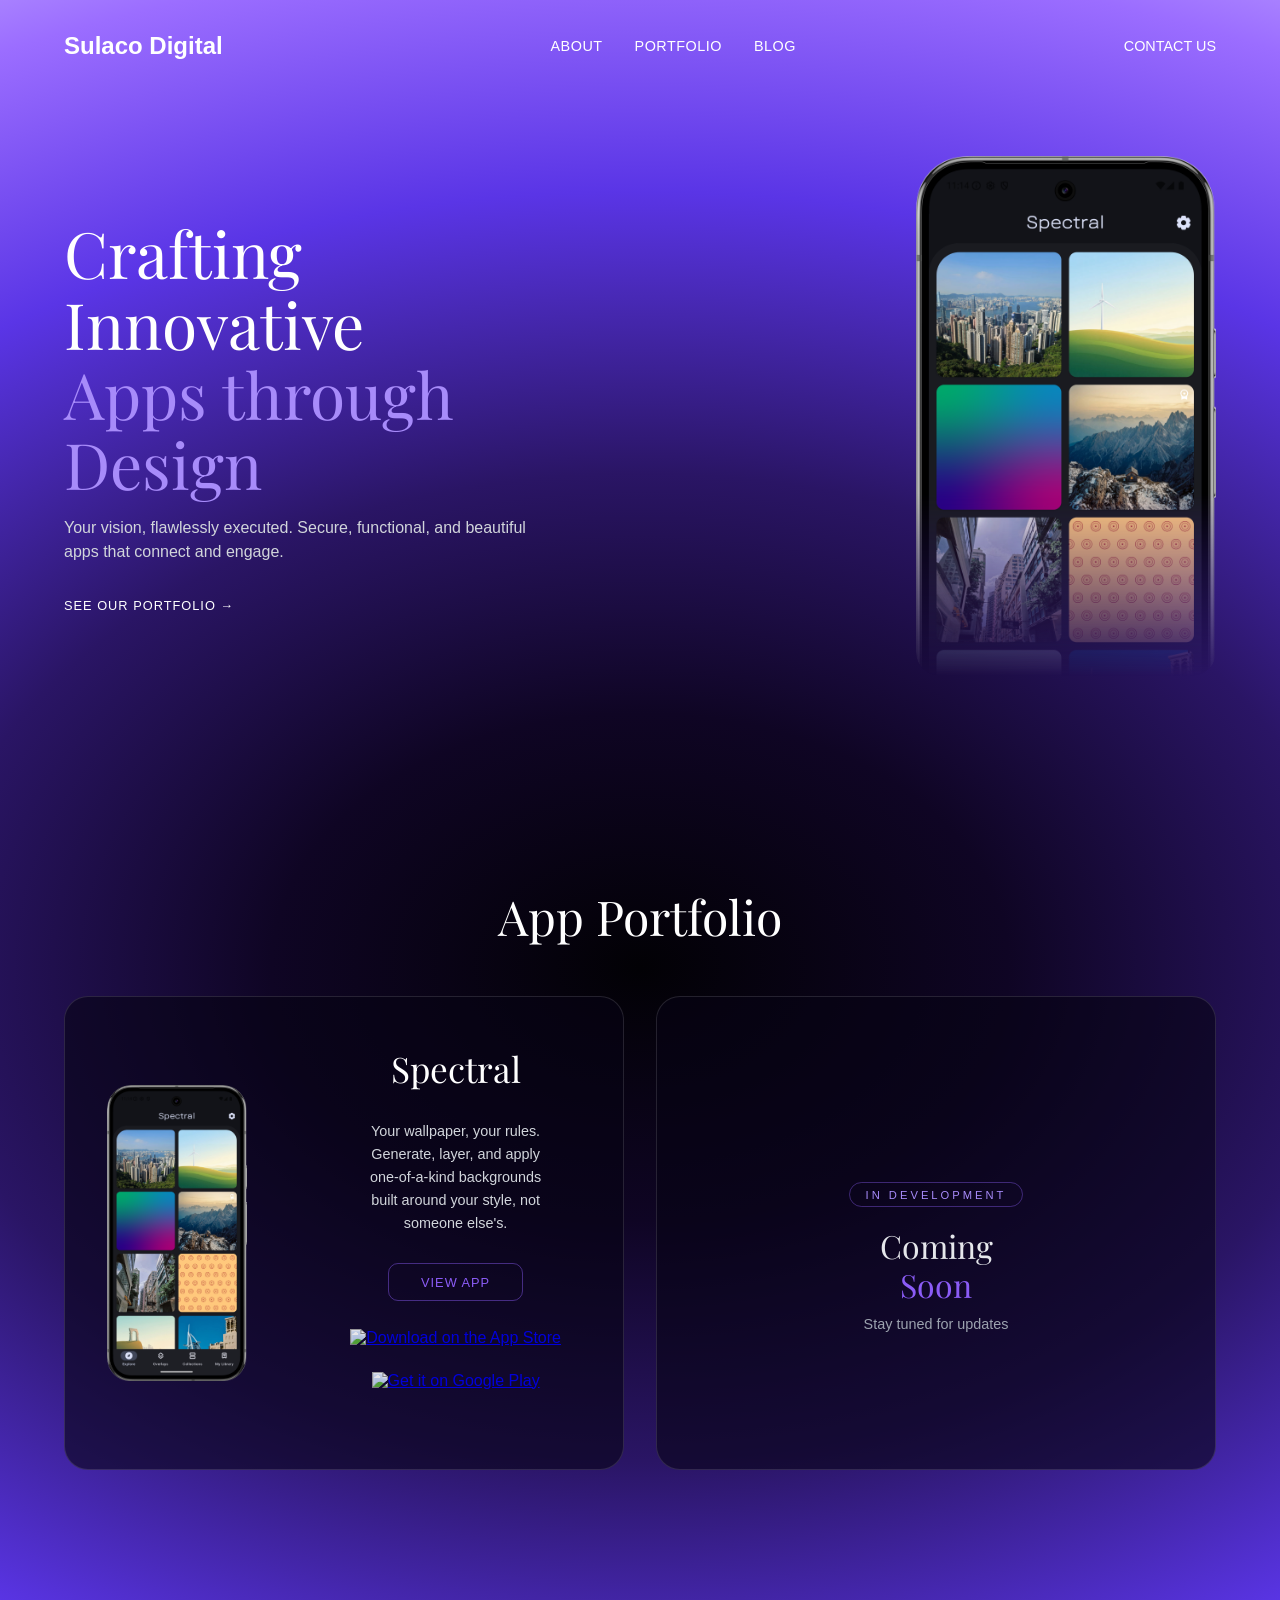
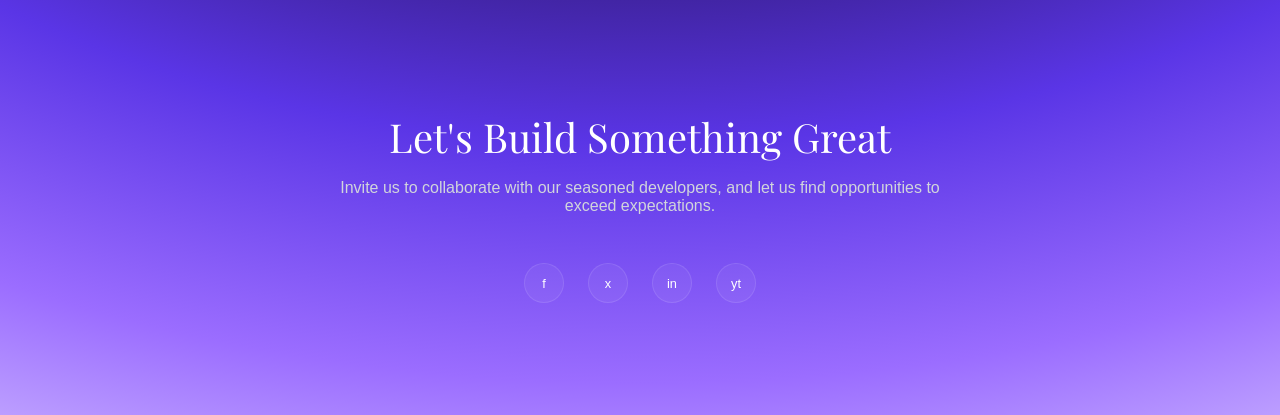
==== index.html @ 06aae5f8 "Make some minor tweaks to portfolio cards and spectral home page" ====
<!DOCTYPE html>
<html lang="en">
<head>
    <meta charset="UTF-8">
    <meta name="viewport" content="width=device-width, initial-scale=1.0">
    <title>Sulaco Digital | App Portfolio</title>
    <link rel="stylesheet" href="style.css">
    <style>
        body {
            background-image: radial-gradient(ellipse 160% 70% at 50% 48%, #020105 0%, #0f0524 18%, #2a1565 35%, #5a35e6 55%, #9b6dff 72%, #d8c8ff 88%);
        }

        .glass-card {
            background: rgba(8, 4, 20, 0.6);
            backdrop-filter: none;
            -webkit-backdrop-filter: none;
            border-color: rgba(255, 255, 255, 0.12);
        }

        .glass-card h3 {
            color: #ffffff;
        }

        .light-section {
            color: #ffffff;
        }

        .coming-soon-text {
            color: #e5e7eb;
        }

        .coming-soon-sub {
            color: #9ca3af !important;
        }

        .spectral-card {
            display: grid;
            grid-template-columns: 2fr 3fr;
            align-items: stretch;
            padding: 0;
            overflow: hidden;
            min-height: 460px;
        }

        .card-phone {
            display: flex;
            flex-direction: column;
            align-items: center;
            justify-content: center;
            padding: 2.5rem 1.5rem;
        }

        .card-phone img {
            max-width: 210px;
            width: 80%;
            display: block;
            border-radius: 24px 24px 0 0;
            object-fit: cover;
            object-position: top;
        }

        .card-body {
            display: flex;
            flex-direction: column;
            align-items: center;
            justify-content: center;
            gap: 1.75rem;
            padding: 3rem;
            text-align: center;
            overflow: hidden;
        }

        .card-body h3 {
            font-size: 2.2rem;
            margin: 0;
        }

        .card-body > p {
            color: #d1d5db;
            line-height: 1.6;
            max-width: 72%;
            margin: 0;
        }

        .card-body .card-link {
            padding: 0.65rem 2rem;
            border: 1px solid rgba(139,92,246,0.45);
            border-radius: 10px;
        }

        .store-btns {
            display: flex;
            gap: 0.75rem;
            justify-content: center;
            align-items: center;
            flex-wrap: wrap;
        }

        .store-btns a img {
            display: block;
            height: 40px;
            opacity: 0.9;
            transition: opacity 0.2s;
        }

        /* Google Play badge has built-in whitespace, compensate visually */
        .store-btns a img[alt*="Google"] {
            height: 59px;
            margin: -9.5px 0;
        }

        .store-btns a:hover img { opacity: 1; }

        @media (max-width: 960px) {
            .spectral-card { grid-template-columns: 1fr; }
            .card-phone { padding: 2rem 2rem 0; }
            .card-phone img { max-width: 190px; width: 45vw; }
            .card-body { padding: 2rem; }
            .card-body > p { max-width: 90%; }
        }
    </style>
</head>
<body>

    <nav>
        <a href="index.html" class="nav-logo">Sulaco Digital</a>
        <ul class="nav-links">
            <li><a href="about.html">About</a></li>
            <li><a href="#portfolio">Portfolio</a></li>
            <li><a href="blog.html">Blog</a></li>
        </ul>
        <a href="contact.html" class="nav-cta">CONTACT US</a>
    </nav>

    <header class="hero">
        <div class="hero-content">
            <h1>Crafting Innovative<br><span>Apps through Design</span></h1>
            <p>Your vision, flawlessly executed. Secure, functional, and beautiful apps that connect and engage.</p>
            <a href="#portfolio" class="cta-link">SEE OUR PORTFOLIO &rarr;</a>
        </div>
        <div class="hero-visuals">
            <div class="carousel-wrap">
                <div class="carousel-track" id="carouselTrack"></div>
                <div class="carousel-dots" id="carouselDots"></div>
            </div>
        </div>
    </header>

    <section class="light-section" id="portfolio">
        <h2>App Portfolio</h2>
        <div class="cards-grid">
            <div class="glass-card spectral-card">
                <div class="card-phone">
                    <img src="frames/explore_dark.png" alt="Spectral">
                </div>
                <div class="card-body">
                    <h3>Spectral</h3>
                    <p>Your wallpaper, your rules. Generate, layer, and apply one-of-a-kind backgrounds built around your style, not someone else's.</p>
                    <a href="apps/spectral/index.html" class="card-link">VIEW APP</a>
                    <div class="store-btns">
                        <a href="#" target="_blank" rel="noopener">
                            <img src="https://developer.apple.com/assets/elements/badges/download-on-the-app-store.svg" alt="Download on the App Store" height="40">
                        </a>
                        <a href="#" target="_blank" rel="noopener">
                            <img src="https://play.google.com/intl/en_us/badges/static/images/badges/en_badge_web_generic.png" alt="Get it on Google Play" height="40">
                        </a>
                    </div>
                </div>
            </div>
            <div class="glass-card" style="justify-content: center; align-items: center;">
                <div class="coming-soon-wrap">
                    <div class="coming-soon-badge">In Development</div>
                    <div class="coming-soon-text">Coming<br><span>Soon</span></div>
                    <p class="coming-soon-sub">Stay tuned for updates</p>
                </div>
            </div>
        </div>
    </section>

    <section class="stats-footer">
        <h2>Let's Build Something Great</h2>
        <p>Invite us to collaborate with our seasoned developers, and let us find opportunities to exceed expectations.</p>

        <div class="social-links" style="margin-top: 3rem;">
            <a href="https://facebook.com" target="_blank" rel="noopener">f</a>
            <a href="https://x.com" target="_blank" rel="noopener">x</a>
            <a href="https://linkedin.com" target="_blank" rel="noopener">in</a>
            <a href="https://youtube.com" target="_blank" rel="noopener">yt</a>
        </div>
    </section>

    <script>
        const images = [
            'frames/explore_dark.png',
            'frames/collections_dark.png',
            'frames/my_library_dark.png',
            'frames/overlays_dark.png',
            'frames/background_generator.png',
            'frames/image_editor_stripes.png',
        ];

        const track = document.getElementById('carouselTrack');
        const dotsContainer = document.getElementById('carouselDots');
        let current = 0;

        images.forEach((src, i) => {
            const img = document.createElement('img');
            img.src = src;
            img.className = 'carousel-slide';
            img.alt = '';
            track.appendChild(img);

            const dot = document.createElement('button');
            dot.className = 'carousel-dot' + (i === 0 ? ' active' : '');
            dot.setAttribute('aria-label', 'Go to slide ' + (i + 1));
            dot.addEventListener('click', () => goTo(i));
            dotsContainer.appendChild(dot);
        });

        function goTo(idx) {
            current = idx;
            const slideWidth = track.parentElement.offsetWidth;
            track.style.transform = 'translateX(-' + (idx * slideWidth) + 'px)';
            document.querySelectorAll('.carousel-dot').forEach((d, i) => {
                d.classList.toggle('active', i === idx);
            });
        }

        setInterval(() => goTo((current + 1) % images.length), 3000);
    </script>

</body>
</html>
---- style.css ----
@import url('https://fonts.googleapis.com/css2?family=Playfair+Display:wght@400;700&family=Inter:wght@300;400;600&display=swap');

:root {
    --bg-top: #100b1a;
    --bg-mid: #f5f5f7;
    --bg-bottom: #2b3a67;
    --accent-purple: #8b5cf6;
    --text-light: #ffffff;
    --text-dark: #1f2937;
    --glass-bg-dark: rgba(255, 255, 255, 0.05);
    --glass-border-dark: rgba(255, 255, 255, 0.1);
    --glass-bg-light: rgba(255, 255, 255, 0.7);
    --glass-border-light: rgba(139, 92, 246, 0.2);
}

* {
    margin: 0;
    padding: 0;
    box-sizing: border-box;
}

html {
    scroll-behavior: smooth;
}

body {
    margin: 0;
    font-family: "Helvetica Neue", Arial, sans-serif;
    color: #ffffff;
    background-color: #020105;
    background-image: radial-gradient(ellipse 160% 70% at 50% 48%, #ffffff 15%, #5a35e6 45%, #0f0524 75%, #020105 100%);
    background-repeat: no-repeat;
    min-height: 100vh;
}

h1, h2, h3 {
    font-family: 'Playfair Display', serif;
    font-weight: 400;
}

/* ── Navbar ── */
nav {
    display: flex;
    justify-content: space-between;
    align-items: center;
    padding: 2rem 5%;
}

.nav-logo {
    font-weight: bold;
    font-size: 1.5rem;
    color: white;
    text-decoration: none;
}

.nav-links {
    display: flex;
    gap: 2rem;
    list-style: none;
}

.nav-links a {
    color: var(--text-light);
    text-decoration: none;
    font-size: 0.9rem;
    text-transform: uppercase;
    letter-spacing: 0.5px;
    transition: color 0.2s;
}

.nav-links a:hover {
    color: #a78bfa;
}

.nav-cta {
    color: white;
    text-decoration: none;
    font-size: 0.9rem;
    transition: color 0.2s;
}

.nav-cta:hover {
    color: #a78bfa;
}

/* ── Hero (home) ── */
.hero {
    display: flex;
    justify-content: space-between;
    align-items: center;
    padding: 4rem 5% 8rem 5%;
    overflow: hidden;
}

.hero-content {
    flex: 1;
    max-width: 500px;
}

.hero h1 {
    font-size: 4rem;
    line-height: 1.1;
    margin-bottom: 1rem;
}

.hero h1 span {
    color: #a78bfa;
}

.hero p {
    color: #d1d5db;
    margin-bottom: 2rem;
    line-height: 1.5;
}

.hero-visuals {
    flex: 1;
    display: flex;
    justify-content: flex-end;
}

/* ── App preview images ── */
.app-preview {
    width: 300px;
    height: 520px;
    border-radius: 24px;
    box-shadow: 0 25px 50px -12px rgba(0, 0, 0, 0.6);
    display: block;
    object-fit: cover;
    object-position: top center;
    flex-shrink: 0;
    -webkit-mask-image: linear-gradient(to bottom, black 70%, transparent 100%);
    mask-image: linear-gradient(to bottom, black 70%, transparent 100%);
}

.app-preview-small {
    width: 260px;
    height: 494px;
    border-radius: 20px 20px 0 0;
    display: block;
    margin-top: 0.75rem;
    object-fit: cover;
    object-position: top center;
}

/* ── Hero carousel ── */
.carousel-wrap {
    position: relative;
    width: 300px;
    height: 520px;
    overflow: hidden;
    flex-shrink: 0;
}

.carousel-track {
    display: flex;
    height: 100%;
    transition: transform 0.6s cubic-bezier(0.4, 0, 0.2, 1);
    will-change: transform;
}

.carousel-slide {
    width: 300px;
    height: 520px;
    flex-shrink: 0;
    border-radius: 24px;
    display: block;
    object-fit: cover;
    object-position: top center;
    -webkit-mask-image: linear-gradient(to bottom, black 65%, transparent 100%);
    mask-image: linear-gradient(to bottom, black 65%, transparent 100%);
}

.carousel-dots {
    display: flex;
    justify-content: center;
    gap: 8px;
    margin-top: 1.25rem;
}

.carousel-dot {
    width: 6px;
    height: 6px;
    border-radius: 50%;
    background: rgba(255, 255, 255, 0.3);
    cursor: pointer;
    transition: background 0.3s, transform 0.3s;
    border: none;
    padding: 0;
}

.carousel-dot.active {
    background: #a78bfa;
    transform: scale(1.4);
}

/* ── CTA link ── */
.cta-link {
    font-size: 0.8rem;
    letter-spacing: 1px;
    color: white;
    text-decoration: none;
    display: inline-block;
    transition: color 0.2s;
}

.cta-link:hover {
    color: #a78bfa;
}

/* ── Portfolio section ── */
.light-section {
    padding: 5rem 5%;
    color: var(--text-light);
    text-align: center;
}

.light-section h2 {
    font-size: 3rem;
    margin-bottom: 3rem;
}

.cards-grid {
    display: grid;
    grid-template-columns: repeat(auto-fit, minmax(300px, 1fr));
    gap: 2rem;
    margin-bottom: 4rem;
}

.glass-card {
    background: var(--glass-bg-dark);
    backdrop-filter: blur(20px);
    border: 1px solid var(--glass-border-dark);
    border-radius: 24px;
    padding: 2rem 2rem 0 2rem;
    display: flex;
    flex-direction: column;
    align-items: center;
    transition: border-color 0.2s;
}

.glass-card:hover {
    border-color: rgba(139, 92, 246, 0.4);
}

.glass-card h3 {
    margin: 1rem 0 0.5rem;
    font-size: 1.5rem;
}

.glass-card p {
    font-size: 0.9rem;
    color: #ffffff;
    margin-bottom: 1.5rem;
    text-align: center;
}

.card-link {
    font-size: 0.8rem;
    letter-spacing: 1px;
    color: var(--accent-purple);
    text-decoration: none;
    transition: color 0.2s;
}

.card-link:hover {
    color: #a78bfa;
}

/* ── Stats / footer section ── */
.stats-footer {
    padding: 6rem 5% 5rem 5%;
    text-align: center;
}

.stats-footer h2 {
    font-size: 2.5rem;
    margin-bottom: 1rem;
}

.stats-footer > p {
    color: #d1d5db;
    max-width: 600px;
    margin: 0 auto;
}

.stats-grid {
    display: grid;
    grid-template-columns: repeat(4, 1fr);
    gap: 1.5rem;
    margin: 4rem 0;
}

.stat-box {
    background: var(--glass-bg-dark);
    backdrop-filter: blur(10px);
    border: 1px solid var(--glass-border-dark);
    border-radius: 16px;
    padding: 2rem;
}

.stat-box h4 {
    font-size: 2.5rem;
    margin-bottom: 0.5rem;
    font-family: 'Inter', sans-serif;
    font-weight: 600;
}

.stat-box p {
    font-size: 0.9rem;
    color: #d1d5db;
}

.social-links {
    display: flex;
    justify-content: center;
    gap: 1.5rem;
    margin-bottom: 2rem;
}

.social-links a {
    width: 40px;
    height: 40px;
    border-radius: 50%;
    background: var(--glass-bg-dark);
    display: flex;
    align-items: center;
    justify-content: center;
    border: 1px solid var(--glass-border-dark);
    font-size: 0.8rem;
    color: white;
    text-decoration: none;
    transition: border-color 0.2s, background 0.2s;
}

.social-links a:hover {
    border-color: var(--accent-purple);
    background: rgba(139, 92, 246, 0.15);
}

/* ── Coming soon card ── */
.coming-soon-wrap {
    display: flex;
    flex-direction: column;
    align-items: center;
    justify-content: center;
    flex: 1;
    min-height: 220px;
    padding: 2rem 0 1rem;
}

.coming-soon-badge {
    font-size: 0.7rem;
    letter-spacing: 3px;
    text-transform: uppercase;
    color: #a78bfa;
    border: 1px solid rgba(139, 92, 246, 0.4);
    border-radius: 100px;
    padding: 0.35rem 1rem;
    margin-bottom: 1.25rem;
}

.coming-soon-text {
    font-family: 'Playfair Display', serif;
    font-size: 2rem;
    color: #374151;
    line-height: 1.2;
    text-align: center;
}

.coming-soon-text span {
    color: #8b5cf6;
}

.coming-soon-sub {
    font-size: 0.8rem;
    color: #9ca3af !important;
    margin-top: 0.75rem !important;
    margin-bottom: 0 !important;
}

/* ── Page hero (inner pages) ── */
.page-hero {
    padding: 6rem 5% 1.5rem 5%;
    text-align: center;
}

.page-hero h1 {
    font-size: 3.5rem;
    line-height: 1.2;
    margin-bottom: 1rem;
}

.page-hero h1 span {
    color: #a78bfa;
}

.page-hero p {
    color: #d1d5db;
    max-width: 600px;
    margin: 0 auto;
    line-height: 1.6;
}

/* ── Dark glass card (About, etc.) ── */
.glass-card-dark {
    background: rgba(8, 4, 20, 0.65);
    backdrop-filter: blur(32px);
    -webkit-backdrop-filter: blur(32px);
    border: 1px solid rgba(255, 255, 255, 0.12);
    border-radius: 24px;
    padding: 2.5rem;
    margin-bottom: 3rem;
}

.glass-card-dark p {
    color: #e5e7eb;
    line-height: 1.7;
    margin-bottom: 1rem;
    font-size: 0.95rem;
}

.glass-card-dark p:last-child {
    margin-bottom: 0;
}

/* ── Skills grid ── */
.content-section {
    padding: 2rem 5% 6rem 5%;
    max-width: 900px;
    margin: 0 auto;
}

.section-label {
    font-size: 0.75rem;
    letter-spacing: 2px;
    text-transform: uppercase;
    color: #a78bfa;
    margin-bottom: 1.5rem;
}

.skills-grid {
    display: grid;
    grid-template-columns: repeat(3, 1fr);
    gap: 1.5rem;
}

.skill-box {
    background: rgba(8, 4, 20, 0.55);
    backdrop-filter: blur(24px);
    -webkit-backdrop-filter: blur(24px);
    border: 1px solid rgba(255, 255, 255, 0.12);
    border-radius: 16px;
    padding: 1.5rem 2rem;
    text-align: center;
}

.skill-box h4 {
    font-family: 'Playfair Display', serif;
    font-size: 1rem;
    margin-bottom: 0.4rem;
    color: #ffffff;
}

.skill-box p {
    font-size: 0.8rem;
    color: #c4b5fd;
}

/* ── Contact form ── */
.contact-form-wrap {
    max-width: 640px;
    margin: 0 auto;
    padding: 3rem 5% 6rem 5%;
}

.form-group {
    margin-bottom: 1.5rem;
}

.form-group label {
    display: block;
    font-size: 0.75rem;
    letter-spacing: 1px;
    color: #d1d5db;
    margin-bottom: 0.5rem;
    text-transform: uppercase;
}

.form-group input,
.form-group textarea {
    width: 100%;
    background: var(--glass-bg-dark);
    border: 1px solid var(--glass-border-dark);
    border-radius: 12px;
    padding: 1rem 1.25rem;
    color: white;
    font-family: "Helvetica Neue", Arial, sans-serif;
    font-size: 0.95rem;
    backdrop-filter: blur(10px);
    outline: none;
    transition: border-color 0.2s;
}

.form-group input::placeholder,
.form-group textarea::placeholder {
    color: #6b7280;
}

.form-group input:focus,
.form-group textarea:focus {
    border-color: var(--accent-purple);
}

.form-group textarea {
    height: 150px;
    resize: vertical;
}

.btn-primary {
    display: inline-block;
    padding: 0.9rem 2.5rem;
    background: var(--accent-purple);
    color: white;
    border: none;
    border-radius: 12px;
    font-size: 0.85rem;
    letter-spacing: 1px;
    cursor: pointer;
    text-decoration: none;
    transition: background 0.2s;
    font-family: "Helvetica Neue", Arial, sans-serif;
}

.btn-primary:hover {
    background: #7c3aed;
}

.contact-alt {
    text-align: center;
    margin-top: 3rem;
    padding-top: 2rem;
    border-top: 1px solid var(--glass-border-dark);
}

.contact-alt p {
    font-size: 0.85rem;
    color: #9ca3af;
    margin-bottom: 1.5rem;
}

/* ── App detail hero ── */
.app-hero {
    display: flex;
    justify-content: space-between;
    align-items: center;
    padding: 4rem 5% 8rem 5%;
}

.app-hero-content {
    flex: 1;
    max-width: 500px;
}

.app-hero-content h1 {
    font-size: 3.5rem;
    line-height: 1.2;
    margin-bottom: 0.75rem;
}

.app-hero-content h1 span {
    color: #a78bfa;
}

.app-hero-content .app-tagline {
    color: #d1d5db;
    line-height: 1.6;
    margin-bottom: 2rem;
    font-size: 1rem;
}

.app-hero-visual {
    flex: 1;
    display: flex;
    justify-content: flex-end;
}

.store-buttons {
    display: flex;
    gap: 1rem;
    flex-wrap: wrap;
}

.btn-store {
    display: inline-flex;
    align-items: center;
    gap: 0.6rem;
    padding: 0.75rem 1.5rem;
    background: var(--glass-bg-dark);
    border: 1px solid var(--glass-border-dark);
    border-radius: 12px;
    color: white;
    text-decoration: none;
    font-size: 0.85rem;
    backdrop-filter: blur(10px);
    transition: border-color 0.2s;
}

.btn-store:hover {
    border-color: var(--accent-purple);
}

.app-description {
    padding: 0 5% 5rem 5%;
    max-width: 800px;
    margin: 0 auto;
}

.app-description p {
    color: #d1d5db;
    line-height: 1.7;
    margin-bottom: 1.2rem;
    font-size: 0.95rem;
}

/* ── Legal pages ── */
.legal-section {
    padding: 3rem 5% 6rem 5%;
    max-width: 800px;
    margin: 0 auto;
}

.legal-meta {
    font-size: 0.8rem;
    color: #9ca3af;
    margin-bottom: 2.5rem;
}

.legal-section h2 {
    font-family: 'Playfair Display', serif;
    font-size: 1.5rem;
    margin-bottom: 0.75rem;
    margin-top: 2.5rem;
    color: #a78bfa;
}

.legal-section h2:first-of-type {
    margin-top: 0;
}

.legal-section p {
    color: #d1d5db;
    line-height: 1.7;
    margin-bottom: 1rem;
    font-size: 0.9rem;
}

/* ── Page footer ── */
.page-footer {
    text-align: center;
    padding: 2rem 5%;
    border-top: 1px solid var(--glass-border-dark);
    font-size: 0.8rem;
    color: #ffffff;
}

.page-footer a {
    color: #ffffff;
    text-decoration: none;
    margin: 0 0.75rem;
    transition: color 0.2s;
}

.page-footer a:hover {
    color: #a78bfa;
}

/* ── Medium screens (narrow desktop / tablet) ── */
@media (max-width: 960px) {
    .carousel-wrap { width: 220px; height: 380px; }
    .carousel-slide { width: 220px; height: 380px; }
    .hero-content { max-width: 380px; }
    .hero h1 { font-size: 3rem; }
}

/* ── Responsive ── */
@media (max-width: 768px) {
    .hero { flex-direction: column; text-align: center; }
    .hero-content { margin-bottom: 3rem; }
    .hero-visuals { justify-content: center; }
    .stats-grid { grid-template-columns: repeat(2, 1fr); }
    .nav-links { display: none; }
    .nav-cta { display: none; }
    .skills-grid { grid-template-columns: repeat(2, 1fr); }
    .app-hero { flex-direction: column; text-align: center; }
    .app-hero-content { margin-bottom: 3rem; }
    .app-hero-visual { justify-content: center; }
    .store-buttons { justify-content: center; }
    .page-hero h1 { font-size: 2.5rem; }
    .hero h1 { font-size: 3rem; }
}
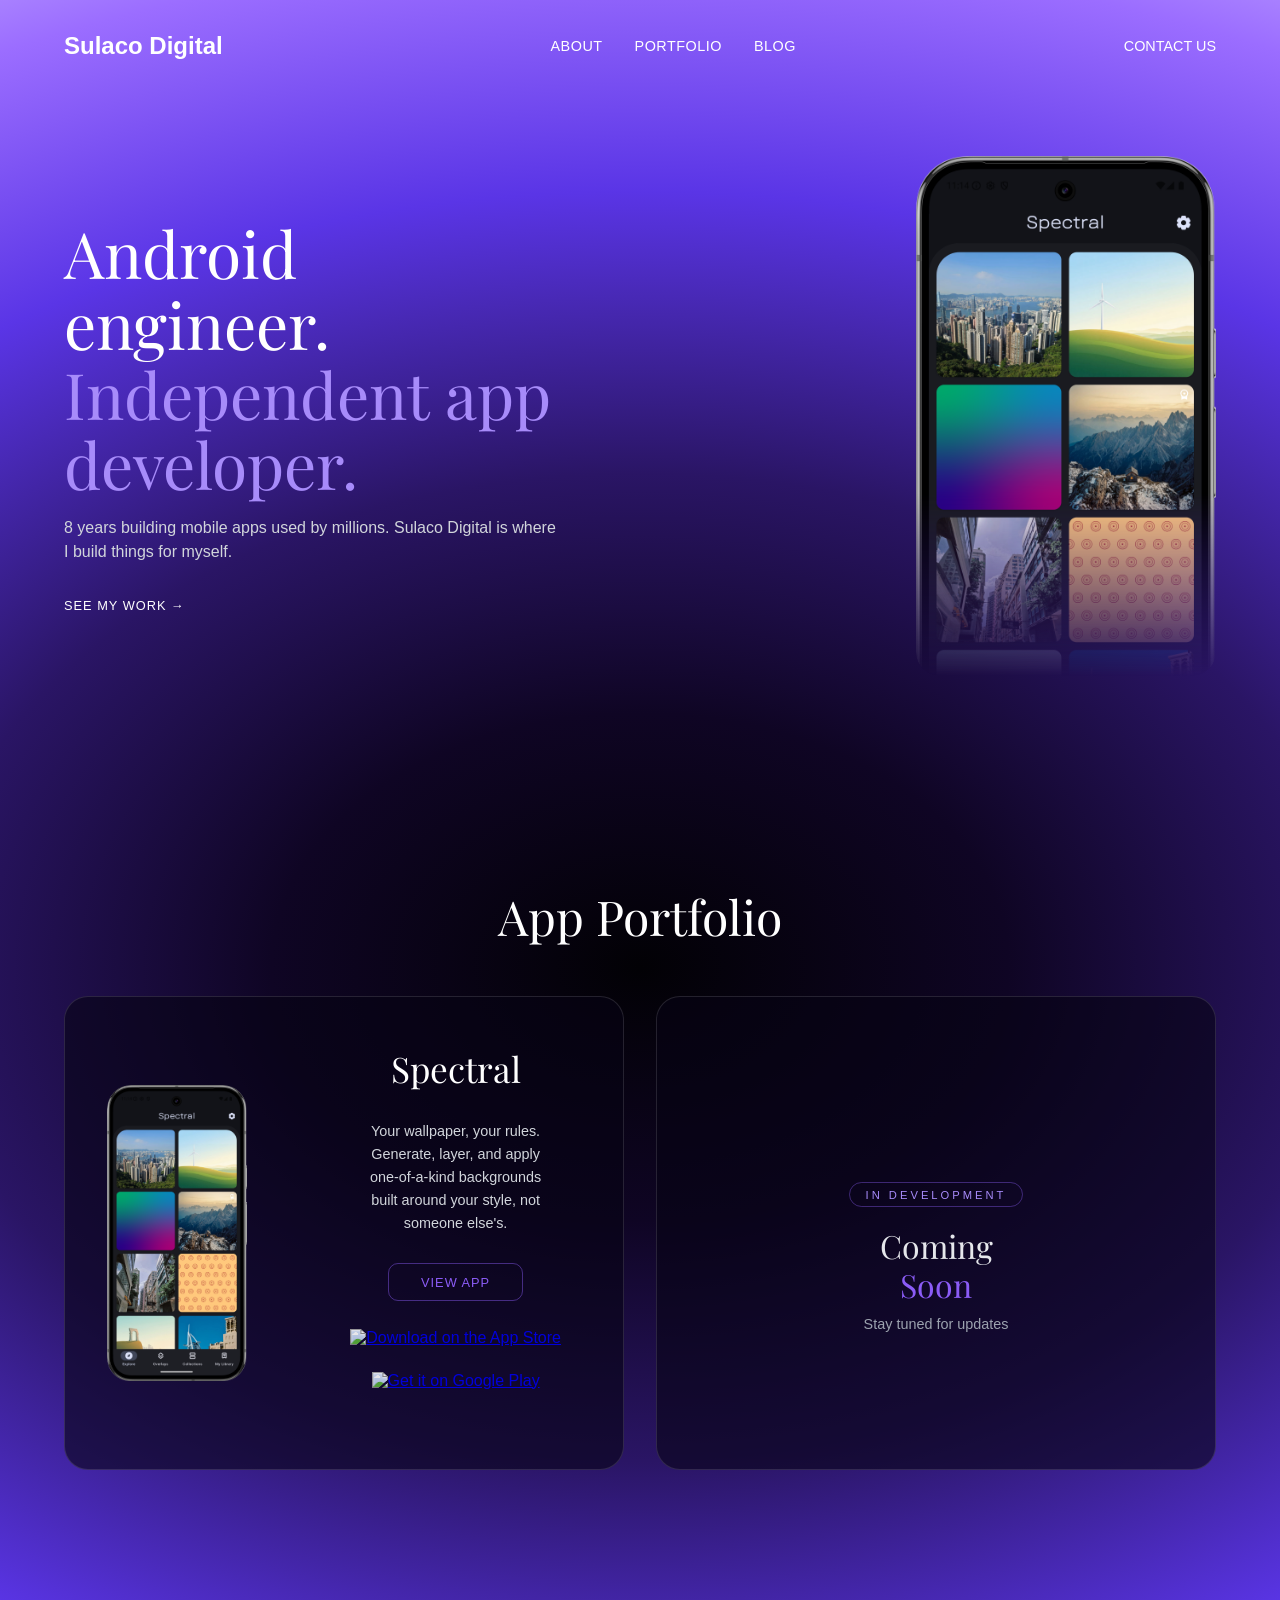
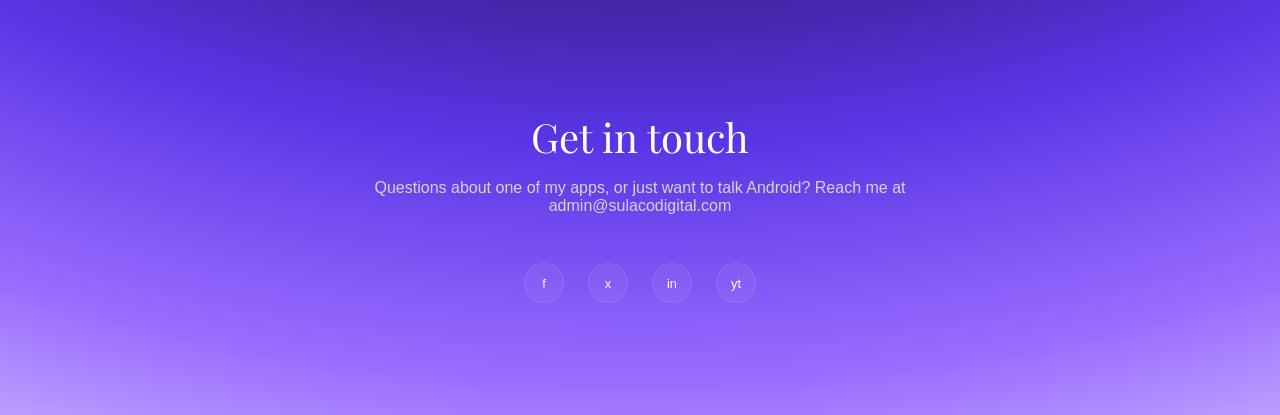
==== commit 29be53fc: "Update the text and remove the contact us form to open the email client instead" ====
--- a/index.html
+++ b/index.html
@@ -129,14 +129,14 @@
             <li><a href="#portfolio">Portfolio</a></li>
             <li><a href="blog.html">Blog</a></li>
         </ul>
-        <a href="contact.html" class="nav-cta">CONTACT US</a>
+        <a href="mailto:admin@sulacodigital.com?subject=Project Inquiry" class="nav-cta">CONTACT US</a>
     </nav>
 
     <header class="hero">
         <div class="hero-content">
-            <h1>Crafting Innovative<br><span>Apps through Design</span></h1>
-            <p>Your vision, flawlessly executed. Secure, functional, and beautiful apps that connect and engage.</p>
-            <a href="#portfolio" class="cta-link">SEE OUR PORTFOLIO &rarr;</a>
+            <h1>Android engineer.<br><span>Independent app developer.</span></h1>
+            <p>8 years building mobile apps used by millions. Sulaco Digital is where I build things for myself.</p>
+            <a href="#portfolio" class="cta-link">SEE MY WORK &rarr;</a>
         </div>
         <div class="hero-visuals">
             <div class="carousel-wrap">
@@ -178,8 +178,8 @@
     </section>
 
     <section class="stats-footer">
-        <h2>Let's Build Something Great</h2>
-        <p>Invite us to collaborate with our seasoned developers, and let us find opportunities to exceed expectations.</p>
+        <h2>Get in touch</h2>
+        <p>Questions about one of my apps, or just want to talk Android? Reach me at admin@sulacodigital.com</p>
 
         <div class="social-links" style="margin-top: 3rem;">
             <a href="https://facebook.com" target="_blank" rel="noopener">f</a>
--- a/style.css
+++ b/style.css
@@ -689,8 +689,9 @@
     .hero-content { margin-bottom: 3rem; }
     .hero-visuals { justify-content: center; }
     .stats-grid { grid-template-columns: repeat(2, 1fr); }
-    .nav-links { display: none; }
-    .nav-cta { display: none; }
+    nav { flex-wrap: wrap; gap: 0.75rem; padding: 1.25rem 5%; }
+    .nav-links { gap: 1.25rem; }
+    .nav-links a { font-size: 0.8rem; }
     .skills-grid { grid-template-columns: repeat(2, 1fr); }
     .app-hero { flex-direction: column; text-align: center; }
     .app-hero-content { margin-bottom: 3rem; }
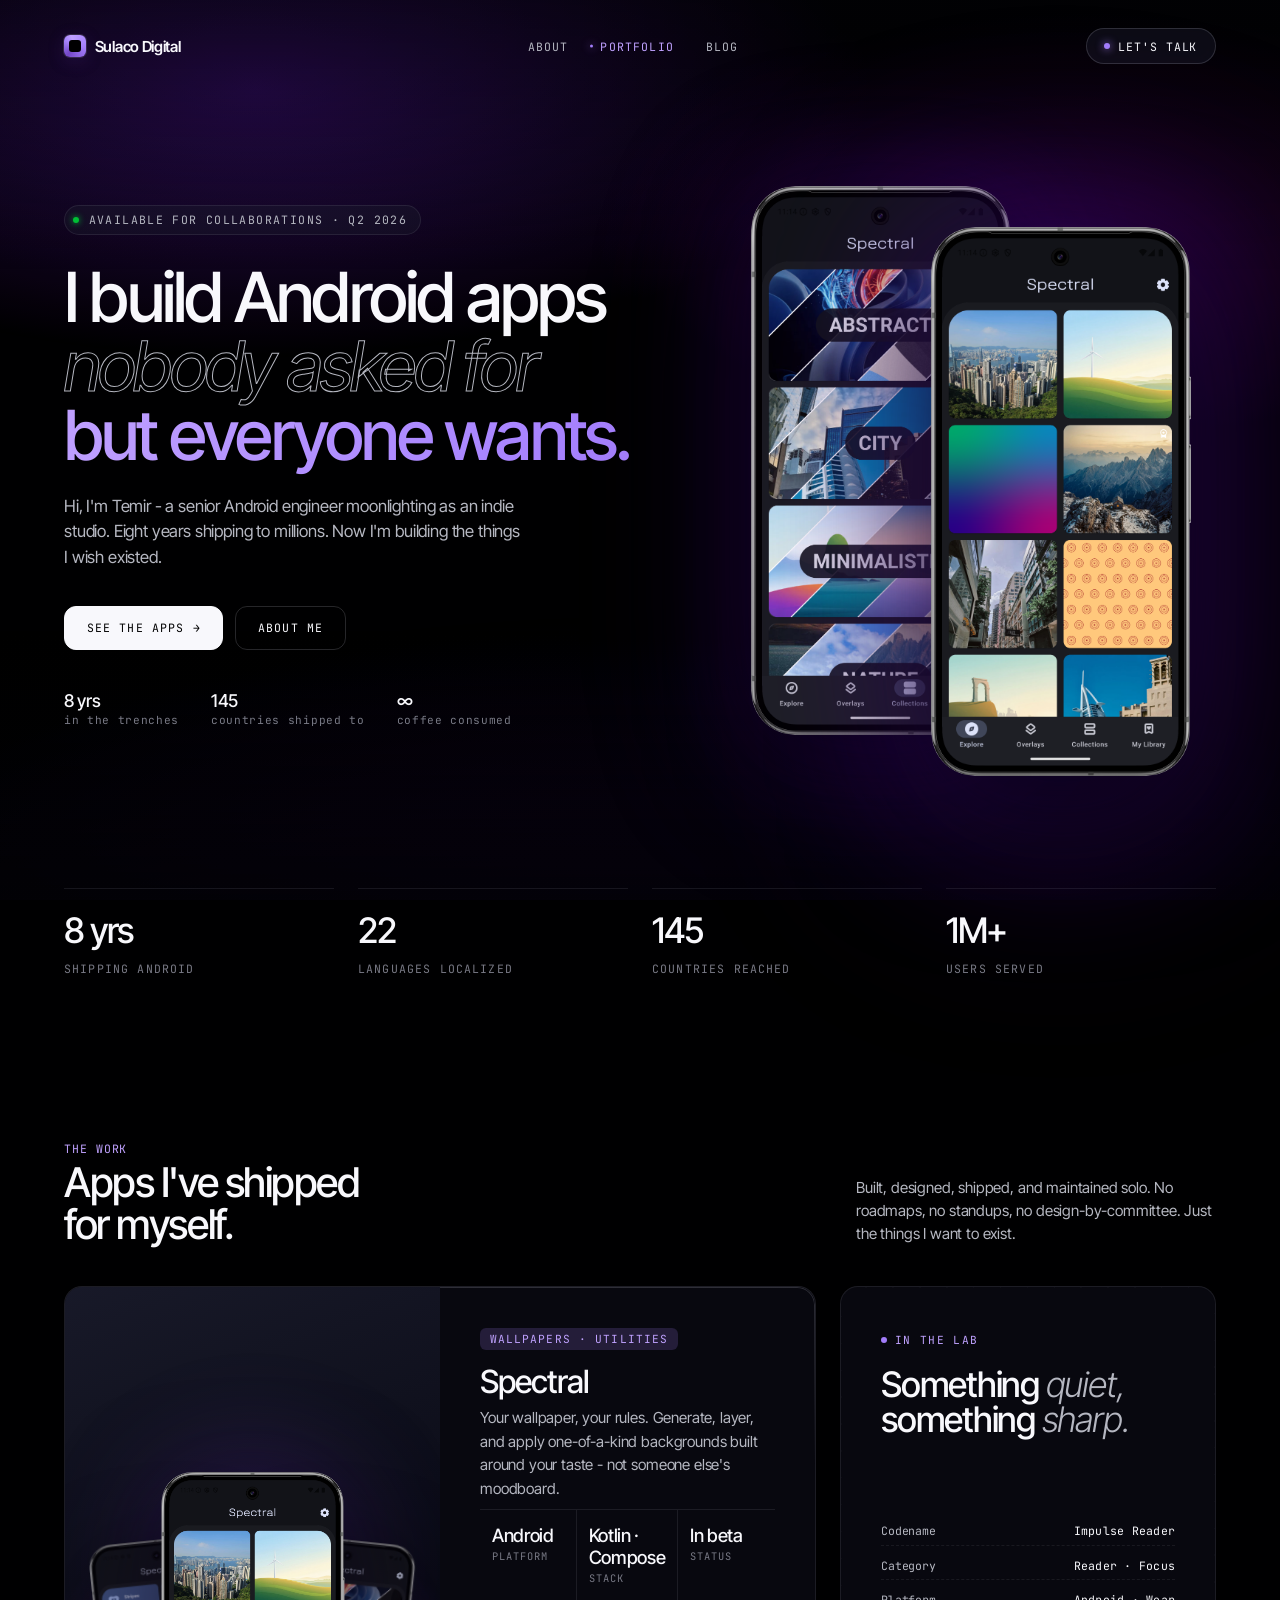
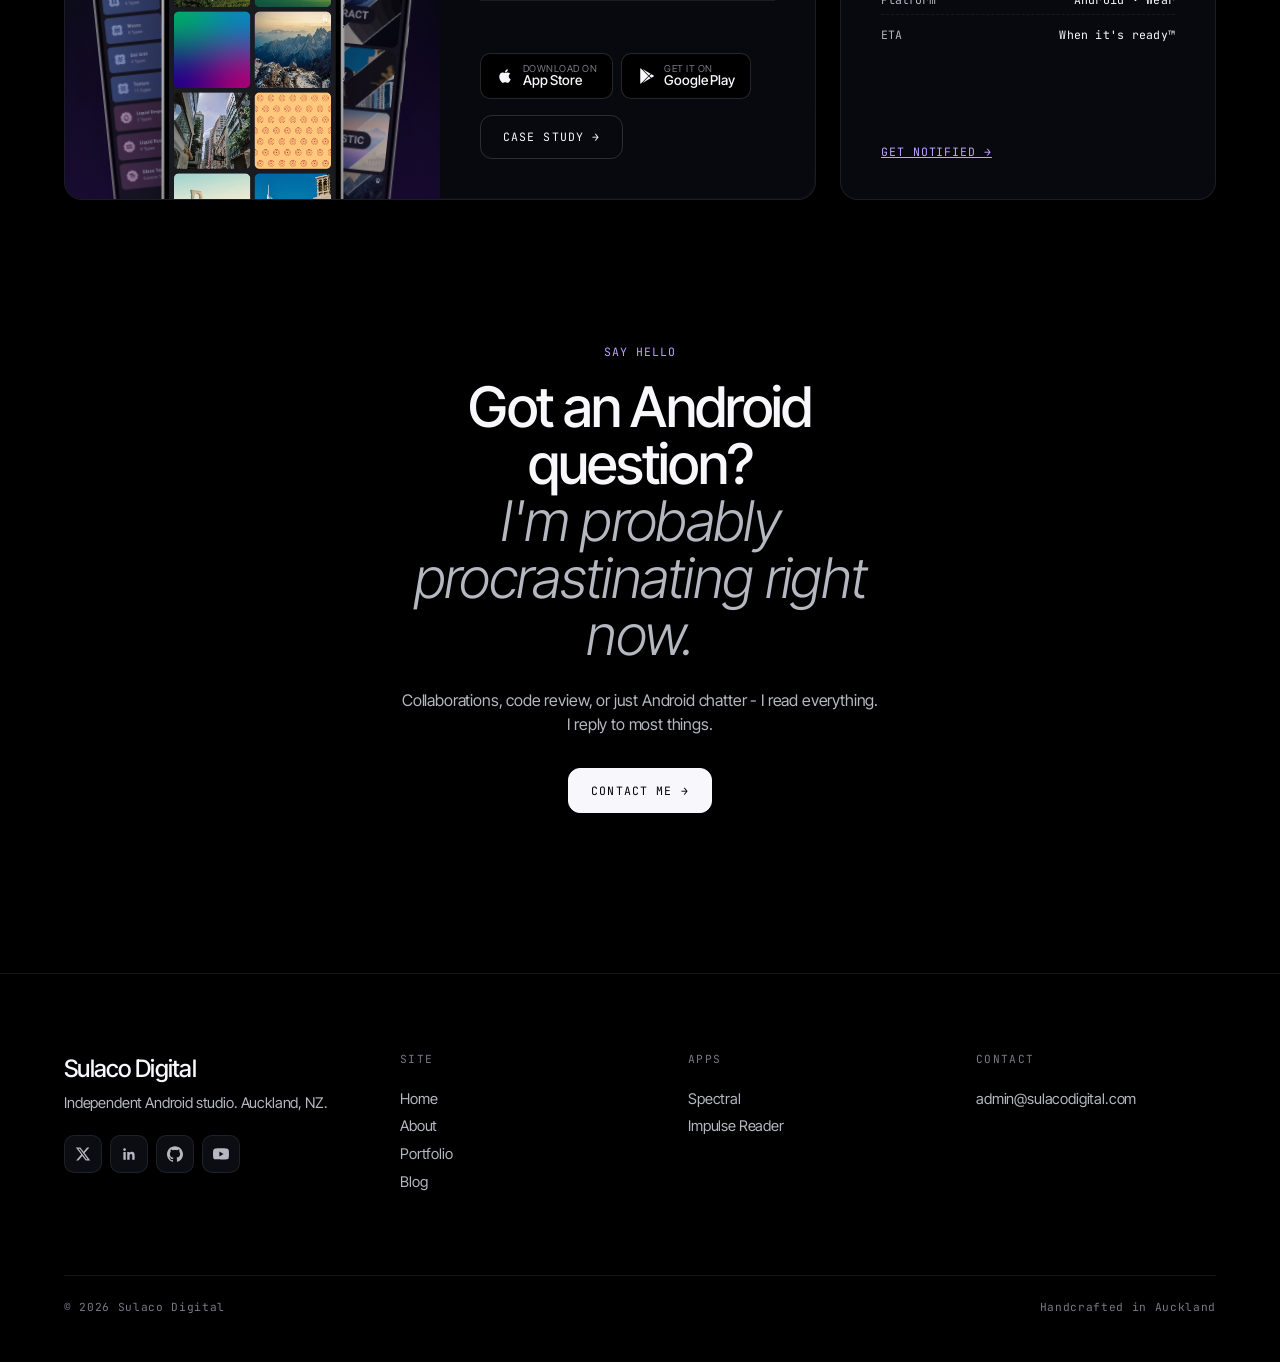
==== commit 7d496e87: "Update the design" ====
--- a/index.html
+++ b/index.html
@@ -1,233 +1,359 @@
 <!DOCTYPE html>
 <html lang="en">
 <head>
-    <meta charset="UTF-8">
-    <meta name="viewport" content="width=device-width, initial-scale=1.0">
-    <title>Sulaco Digital | App Portfolio</title>
-    <link rel="stylesheet" href="style.css">
-    <style>
-        body {
-            background-image: radial-gradient(ellipse 160% 70% at 50% 48%, #020105 0%, #0f0524 18%, #2a1565 35%, #5a35e6 55%, #9b6dff 72%, #d8c8ff 88%);
-        }
-
-        .glass-card {
-            background: rgba(8, 4, 20, 0.6);
-            backdrop-filter: none;
-            -webkit-backdrop-filter: none;
-            border-color: rgba(255, 255, 255, 0.12);
-        }
-
-        .glass-card h3 {
-            color: #ffffff;
-        }
-
-        .light-section {
-            color: #ffffff;
-        }
-
-        .coming-soon-text {
-            color: #e5e7eb;
-        }
-
-        .coming-soon-sub {
-            color: #9ca3af !important;
-        }
-
-        .spectral-card {
-            display: grid;
-            grid-template-columns: 2fr 3fr;
-            align-items: stretch;
-            padding: 0;
-            overflow: hidden;
-            min-height: 460px;
-        }
-
-        .card-phone {
-            display: flex;
-            flex-direction: column;
-            align-items: center;
-            justify-content: center;
-            padding: 2.5rem 1.5rem;
-        }
-
-        .card-phone img {
-            max-width: 210px;
-            width: 80%;
-            display: block;
-            border-radius: 24px 24px 0 0;
-            object-fit: cover;
-            object-position: top;
-        }
-
-        .card-body {
-            display: flex;
-            flex-direction: column;
-            align-items: center;
-            justify-content: center;
-            gap: 1.75rem;
-            padding: 3rem;
-            text-align: center;
-            overflow: hidden;
-        }
-
-        .card-body h3 {
-            font-size: 2.2rem;
-            margin: 0;
-        }
-
-        .card-body > p {
-            color: #d1d5db;
-            line-height: 1.6;
-            max-width: 72%;
-            margin: 0;
-        }
-
-        .card-body .card-link {
-            padding: 0.65rem 2rem;
-            border: 1px solid rgba(139,92,246,0.45);
-            border-radius: 10px;
-        }
-
-        .store-btns {
-            display: flex;
-            gap: 0.75rem;
-            justify-content: center;
-            align-items: center;
-            flex-wrap: wrap;
-        }
-
-        .store-btns a img {
-            display: block;
-            height: 40px;
-            opacity: 0.9;
-            transition: opacity 0.2s;
-        }
-
-        /* Google Play badge has built-in whitespace, compensate visually */
-        .store-btns a img[alt*="Google"] {
-            height: 59px;
-            margin: -9.5px 0;
-        }
-
-        .store-btns a:hover img { opacity: 1; }
-
-        @media (max-width: 960px) {
-            .spectral-card { grid-template-columns: 1fr; }
-            .card-phone { padding: 2rem 2rem 0; }
-            .card-phone img { max-width: 190px; width: 45vw; }
-            .card-body { padding: 2rem; }
-            .card-body > p { max-width: 90%; }
-        }
-    </style>
+  <meta charset="UTF-8">
+  <meta name="viewport" content="width=device-width, initial-scale=1.0">
+  <title>Sulaco Digital - Independent Android Studio</title>
+  <link rel="stylesheet" href="assets/site.css">
+  <style>
+    /* Hero variant: typographic-led */
+    .hero-a h1 .stroke {
+      -webkit-text-stroke: 1px var(--fg-dim);
+      -webkit-text-fill-color: transparent;
+      font-style: italic;
+      font-weight: 400;
+    }
+    .hero-a .hero-visuals {
+      justify-content: center;
+      position: relative;
+      min-height: 620px;
+    }
+    .hero-a .stack {
+      position: relative;
+      width: 440px;
+      height: 620px;
+    }
+    .hero-a .stack .device-shot {
+      position: absolute;
+      border-radius: 44px;
+    }
+    .hero-a .stack .d1 {
+      width: 260px;
+      left: 0; top: 30px;
+      filter:
+        drop-shadow(0 30px 50px oklch(10% 0.02 280 / 0.7))
+        drop-shadow(0 0 60px oklch(40% 0.22 var(--accent-h) / 0.35));
+    }
+    .hero-a .stack .d2 {
+      width: 260px;
+      right: 0; bottom: 0;
+      filter:
+        drop-shadow(0 40px 70px oklch(10% 0.02 280 / 0.8))
+        drop-shadow(0 0 80px oklch(40% 0.22 var(--accent-h) / 0.55));
+      z-index: 2;
+    }
+    .hero-a .accent-blob {
+      position: absolute;
+      width: 420px; height: 420px;
+      border-radius: 50%;
+      background: radial-gradient(circle, var(--accent-soft) 0%, transparent 65%);
+      filter: blur(50px);
+      z-index: 0;
+      top: 50%; left: 50%;
+      transform: translate(-50%, -50%);
+      pointer-events: none;
+    }
+    @media (max-width: 960px) {
+      .hero-a .hero-visuals { min-height: 520px; }
+      .hero-a .stack { width: 360px; height: 520px; }
+      .hero-a .stack .d1, .hero-a .stack .d2 { width: 210px; }
+    }
+
+    /* Stats row below hero */
+    .hero-stats {
+      max-width: 1400px;
+      margin: 0 auto;
+      padding: 0 5% 4rem;
+      display: grid;
+      grid-template-columns: repeat(4, 1fr);
+      gap: 1.5rem;
+    }
+    .stat-cell {
+      padding: 1.25rem 0;
+      border-top: 1px solid var(--border);
+    }
+    .stat-cell .num {
+      font-size: 2.2rem;
+      font-weight: 500;
+      letter-spacing: -0.04em;
+      color: var(--fg);
+      display: block;
+      margin-bottom: 0.35rem;
+    }
+    .stat-cell .lbl {
+      font-family: var(--font-mono);
+      font-size: 0.72rem;
+      letter-spacing: 0.1em;
+      text-transform: uppercase;
+      color: var(--fg-mute);
+    }
+    @media (max-width: 700px) {
+      .hero-stats { grid-template-columns: repeat(2, 1fr); }
+    }
+  </style>
 </head>
 <body>
 
-    <nav>
-        <a href="index.html" class="nav-logo">Sulaco Digital</a>
-        <ul class="nav-links">
-            <li><a href="about.html">About</a></li>
-            <li><a href="#portfolio">Portfolio</a></li>
-            <li><a href="blog.html">Blog</a></li>
-        </ul>
-        <a href="mailto:admin@sulacodigital.com?subject=Project Inquiry" class="nav-cta">CONTACT US</a>
-    </nav>
-
-    <header class="hero">
-        <div class="hero-content">
-            <h1>Android engineer.<br><span>Independent app developer.</span></h1>
-            <p>8 years building mobile apps used by millions. Sulaco Digital is where I build things for myself.</p>
-            <a href="#portfolio" class="cta-link">SEE MY WORK &rarr;</a>
-        </div>
-        <div class="hero-visuals">
-            <div class="carousel-wrap">
-                <div class="carousel-track" id="carouselTrack"></div>
-                <div class="carousel-dots" id="carouselDots"></div>
+  <nav class="site-nav">
+    <a href="index.html" class="nav-logo">
+      <span class="nav-logo-mark"></span>
+      <span>Sulaco Digital</span>
+    </a>
+    <ul class="nav-links">
+      <li><a href="about.html">About</a></li>
+      <li><a href="index.html#portfolio" class="active">Portfolio</a></li>
+      <li><a href="blog.html">Blog</a></li>
+    </ul>
+    <a href="mailto:admin@sulacodigital.com?subject=Project Inquiry" class="nav-cta">
+      <span class="dot"></span>
+      Let's talk
+    </a>
+  </nav>
+
+  <section class="hero hero-a">
+    <div>
+      <div class="hero-eyebrow">
+        <span class="pulse"></span>
+        Available for collaborations · Q2 2026
+      </div>
+      <h1>
+        I build Android apps<br>
+        <span class="stroke">nobody asked for</span><br>
+        <span class="accent">but everyone wants.</span>
+      </h1>
+      <p class="hero-lede">
+        Hi, I'm Temir - a senior Android engineer moonlighting as an indie studio.
+        Eight years shipping to millions. Now I'm building the things I wish existed.
+      </p>
+      <div class="hero-actions">
+        <a href="#portfolio" class="btn btn-primary">See the apps →</a>
+        <a href="about.html" class="btn btn-ghost">About me</a>
+      </div>
+      <div class="hero-meta">
+        <div>
+          <strong>8 yrs</strong>
+          <span>in the trenches</span>
+        </div>
+        <div>
+          <strong>145</strong>
+          <span>countries shipped to</span>
+        </div>
+        <div>
+          <strong>∞</strong>
+          <span>coffee consumed</span>
+        </div>
+      </div>
+    </div>
+    <div class="hero-visuals">
+      <div class="accent-blob"></div>
+      <div class="stack">
+        <img class="device-shot d1" id="heroPhoneBack" src="frames/collections_dark.png" alt="">
+        <img class="device-shot d2" id="heroPhoneFront" src="frames/explore_dark.png" alt="Explore">
+      </div>
+    </div>
+  </section>
+
+  <div class="hero-stats">
+    <div class="stat-cell">
+      <span class="num">8 yrs</span>
+      <span class="lbl">Shipping Android</span>
+    </div>
+    <div class="stat-cell">
+      <span class="num">22</span>
+      <span class="lbl">Languages localized</span>
+    </div>
+    <div class="stat-cell">
+      <span class="num">145</span>
+      <span class="lbl">Countries reached</span>
+    </div>
+    <div class="stat-cell">
+      <span class="num">1M+</span>
+      <span class="lbl">Users served</span>
+    </div>
+  </div>
+
+  <section class="section" id="portfolio">
+    <div class="section-head">
+      <div>
+        <span class="mono">The work</span>
+        <h2>Apps I've shipped<br>for myself.</h2>
+      </div>
+      <p class="sub">
+        Built, designed, shipped, and maintained solo. No roadmaps, no standups,
+        no design-by-committee. Just the things I want to exist.
+      </p>
+    </div>
+
+    <div class="portfolio-grid">
+      <article class="panel app-card">
+        <div class="app-card-media">
+          <div class="app-card-stack">
+            <img class="shot-left" src="frames/overlays_dark.png" alt="">
+            <img class="shot-right" src="frames/collections_dark.png" alt="">
+            <img class="shot-main" src="frames/explore_dark.png" alt="Spectral explore">
+          </div>
+        </div>
+        <div class="app-card-body">
+          <div>
+            <span class="tag">Wallpapers · Utilities</span>
+            <h3>Spectral</h3>
+            <p>
+              Your wallpaper, your rules. Generate, layer, and apply one-of-a-kind
+              backgrounds built around your taste - not someone else's moodboard.
+            </p>
+            <div class="app-card-metrics">
+              <div class="app-card-metric">
+                <span class="mval">Android</span>
+                <span class="mkey">Platform</span>
+              </div>
+              <div class="app-card-metric">
+                <span class="mval">Kotlin · Compose</span>
+                <span class="mkey">Stack</span>
+              </div>
+              <div class="app-card-metric">
+                <span class="mval">In beta</span>
+                <span class="mkey">Status</span>
+              </div>
             </div>
-        </div>
-    </header>
-
-    <section class="light-section" id="portfolio">
-        <h2>App Portfolio</h2>
-        <div class="cards-grid">
-            <div class="glass-card spectral-card">
-                <div class="card-phone">
-                    <img src="frames/explore_dark.png" alt="Spectral">
+          </div>
+          <div class="app-card-foot">
+            <div class="store-row">
+              <a href="#" class="store-badge" target="_blank" rel="noopener">
+                <svg viewBox="0 0 24 24" fill="currentColor"><path d="M17.05 20.28c-.98.95-2.05.88-3.08.41-1.09-.47-2.09-.48-3.24 0-1.44.62-2.2.44-3.06-.41C2.79 15.25 3.51 7.59 9.05 7.31c1.35.07 2.29.74 3.08.8 1.18-.24 2.31-.93 3.57-.84 1.51.12 2.65.72 3.4 1.8-3.12 1.87-2.38 5.98.48 7.13-.57 1.5-1.31 2.99-2.54 4.09zM12.03 7.25c-.15-2.23 1.66-4.07 3.74-4.25.29 2.58-2.34 4.5-3.74 4.25z"/></svg>
+                <div>
+                  <span class="sm">Download on</span>
+                  <span class="lg">App Store</span>
                 </div>
-                <div class="card-body">
-                    <h3>Spectral</h3>
-                    <p>Your wallpaper, your rules. Generate, layer, and apply one-of-a-kind backgrounds built around your style, not someone else's.</p>
-                    <a href="apps/spectral/index.html" class="card-link">VIEW APP</a>
-                    <div class="store-btns">
-                        <a href="#" target="_blank" rel="noopener">
-                            <img src="https://developer.apple.com/assets/elements/badges/download-on-the-app-store.svg" alt="Download on the App Store" height="40">
-                        </a>
-                        <a href="#" target="_blank" rel="noopener">
-                            <img src="https://play.google.com/intl/en_us/badges/static/images/badges/en_badge_web_generic.png" alt="Get it on Google Play" height="40">
-                        </a>
-                    </div>
+              </a>
+              <a href="https://play.google.com/store/apps/details?id=com.sulaco.digital.spectral" class="store-badge" target="_blank" rel="noopener">
+                <svg viewBox="0 0 24 24" fill="currentColor"><path d="M3.609 1.814L13.792 12 3.61 22.186a.996.996 0 01-.61-.92V2.734a1 1 0 01.609-.92zm10.89 10.893l2.302 2.302-10.937 6.333 8.635-8.635zm3.199-3.198l2.807 1.626a1 1 0 010 1.73l-2.808 1.626L15.206 12l2.492-2.491zM5.864 2.658L16.802 8.99l-2.302 2.302-8.636-8.634z"/></svg>
+                <div>
+                  <span class="sm">Get it on</span>
+                  <span class="lg">Google Play</span>
                 </div>
+              </a>
             </div>
-            <div class="glass-card" style="justify-content: center; align-items: center;">
-                <div class="coming-soon-wrap">
-                    <div class="coming-soon-badge">In Development</div>
-                    <div class="coming-soon-text">Coming<br><span>Soon</span></div>
-                    <p class="coming-soon-sub">Stay tuned for updates</p>
-                </div>
-            </div>
-        </div>
-    </section>
-
-    <section class="stats-footer">
-        <h2>Get in touch</h2>
-        <p>Questions about one of my apps, or just want to talk Android? Reach me at admin@sulacodigital.com</p>
-
-        <div class="social-links" style="margin-top: 3rem;">
-            <a href="https://facebook.com" target="_blank" rel="noopener">f</a>
-            <a href="https://x.com" target="_blank" rel="noopener">x</a>
-            <a href="https://linkedin.com" target="_blank" rel="noopener">in</a>
-            <a href="https://youtube.com" target="_blank" rel="noopener">yt</a>
-        </div>
-    </section>
-
-    <script>
-        const images = [
-            'frames/explore_dark.png',
-            'frames/collections_dark.png',
-            'frames/my_library_dark.png',
-            'frames/overlays_dark.png',
-            'frames/background_generator.png',
-            'frames/image_editor_stripes.png',
-        ];
-
-        const track = document.getElementById('carouselTrack');
-        const dotsContainer = document.getElementById('carouselDots');
-        let current = 0;
-
-        images.forEach((src, i) => {
-            const img = document.createElement('img');
-            img.src = src;
-            img.className = 'carousel-slide';
-            img.alt = '';
-            track.appendChild(img);
-
-            const dot = document.createElement('button');
-            dot.className = 'carousel-dot' + (i === 0 ? ' active' : '');
-            dot.setAttribute('aria-label', 'Go to slide ' + (i + 1));
-            dot.addEventListener('click', () => goTo(i));
-            dotsContainer.appendChild(dot);
-        });
-
-        function goTo(idx) {
-            current = idx;
-            const slideWidth = track.parentElement.offsetWidth;
-            track.style.transform = 'translateX(-' + (idx * slideWidth) + 'px)';
-            document.querySelectorAll('.carousel-dot').forEach((d, i) => {
-                d.classList.toggle('active', i === idx);
-            });
-        }
-
-        setInterval(() => goTo((current + 1) % images.length), 3000);
-    </script>
+            <a href="apps/spectral/index.html" class="btn btn-ghost" style="align-self:flex-start;">
+              Case study →
+            </a>
+          </div>
+        </div>
+      </article>
+
+      <article class="panel teaser-card">
+        <div>
+          <div class="teaser-badge">
+            <span class="blink"></span>
+            In the lab
+          </div>
+          <div class="teaser-headline" style="margin-top:1.25rem;">
+            Something <em>quiet,</em><br>
+            something <em>sharp.</em>
+          </div>
+        </div>
+        <div class="teaser-hints">
+          <div class="row">
+            <span class="key">Codename</span>
+            <span class="val">Impulse Reader</span>
+          </div>
+          <div class="row">
+            <span class="key">Category</span>
+            <span class="val">Reader · Focus</span>
+          </div>
+          <div class="row">
+            <span class="key">Platform</span>
+            <span class="val">Android · Wear</span>
+          </div>
+          <div class="row">
+            <span class="key">ETA</span>
+            <span class="val">When it's ready™</span>
+          </div>
+        </div>
+        <a href="#" class="mono" style="margin-top:1rem;">
+          Get notified →
+        </a>
+      </article>
+    </div>
+  </section>
+
+  <section class="section" style="text-align:center; padding-top:6rem; padding-bottom:6rem;">
+    <span class="mono" style="display:block; margin-bottom:1.25rem;">Say hello</span>
+    <h2 style="font-size:clamp(2rem, 4.5vw, 3.5rem); max-width:14ch; margin:0 auto 1.5rem;">
+      Got an Android question?<br>
+      <span style="color:var(--fg-dim); font-style:italic; font-weight:300;">
+        I'm probably procrastinating right now.
+      </span>
+    </h2>
+    <p style="color:var(--fg-dim); max-width:480px; margin:0 auto 2rem; line-height:1.5;">
+      Collaborations, code review, or just Android chatter - I read everything.
+      I reply to most things.
+    </p>
+    <a href="mailto:admin@sulacodigital.com" class="btn btn-primary">
+      Contact me →
+    </a>
+  </section>
+
+  <footer class="site-footer">
+    <div>
+      <div class="footer-brand">Sulaco Digital</div>
+      <div class="footer-brand-sub">
+        Independent Android studio. Auckland, NZ.
+      </div>
+      <div class="socials">
+        <a href="#" target="_blank" rel="noopener" aria-label="twitter"><svg viewBox="0 0 24 24" fill="currentColor"><path d="M18.244 2.25h3.308l-7.227 8.26 8.502 11.24H16.17l-5.214-6.817L4.99 21.75H1.68l7.73-8.835L1.254 2.25H8.08l4.713 6.231zm-1.161 17.52h1.833L7.084 4.126H5.117z"/></svg></a>
+        <a href="#" target="_blank" rel="noopener" aria-label="linkedin"><svg viewBox="0 0 24 24" fill="currentColor"><path d="M20.447 20.452h-3.554v-5.569c0-1.328-.027-3.037-1.852-3.037-1.853 0-2.136 1.445-2.136 2.939v5.667H9.351V9h3.414v1.561h.046c.477-.9 1.637-1.85 3.37-1.85 3.601 0 4.268 2.37 4.268 5.455v6.286zM5.337 7.433a2.062 2.062 0 01-2.063-2.065 2.063 2.063 0 112.063 2.065zm1.782 13.019H3.555V9h3.564v11.452z"/></svg></a>
+        <a href="#" target="_blank" rel="noopener" aria-label="github"><svg viewBox="0 0 24 24" fill="currentColor"><path d="M12 .297c-6.63 0-12 5.373-12 12 0 5.303 3.438 9.8 8.205 11.385.6.113.82-.258.82-.577 0-.285-.01-1.04-.015-2.04-3.338.724-4.042-1.61-4.042-1.61C4.422 18.07 3.633 17.7 3.633 17.7c-1.087-.744.084-.729.084-.729 1.205.084 1.838 1.236 1.838 1.236 1.07 1.835 2.809 1.305 3.495.998.108-.776.417-1.305.76-1.605-2.665-.3-5.466-1.332-5.466-5.93 0-1.31.465-2.38 1.235-3.22-.135-.303-.54-1.523.105-3.176 0 0 1.005-.322 3.3 1.23.96-.267 1.98-.399 3-.405 1.02.006 2.04.138 3 .405 2.28-1.552 3.285-1.23 3.285-1.23.645 1.653.24 2.873.12 3.176.765.84 1.23 1.91 1.23 3.22 0 4.61-2.805 5.625-5.475 5.92.42.36.81 1.096.81 2.22 0 1.606-.015 2.896-.015 3.286 0 .315.21.69.825.57C20.565 22.092 24 17.592 24 12.297c0-6.627-5.373-12-12-12"/></svg></a>
+        <a href="#" target="_blank" rel="noopener" aria-label="youtube"><svg viewBox="0 0 24 24" fill="currentColor"><path d="M23.498 6.186a3.016 3.016 0 00-2.122-2.136C19.505 3.545 12 3.545 12 3.545s-7.505 0-9.377.505A3.017 3.017 0 00.502 6.186C0 8.07 0 12 0 12s0 3.93.502 5.814a3.016 3.016 0 002.122 2.136c1.871.505 9.376.505 9.376.505s7.505 0 9.377-.505a3.015 3.015 0 002.122-2.136C24 15.93 24 12 24 12s0-3.93-.502-5.814zM9.545 15.568V8.432L15.818 12l-6.273 3.568z"/></svg></a>
+      </div>
+    </div>
+    <div>
+      <h4>Site</h4>
+      <a href="index.html">Home</a>
+      <a href="about.html">About</a>
+      <a href="index.html#portfolio">Portfolio</a>
+      <a href="blog.html">Blog</a>
+    </div>
+    <div>
+      <h4>Apps</h4>
+      <a href="apps/spectral/index.html">Spectral</a>
+      <a href="#">Impulse Reader</a>
+    </div>
+    <div>
+      <h4>Contact</h4>
+      <a href="mailto:admin@sulacodigital.com">admin@sulacodigital.com</a>
+    </div>
+    <div class="footer-bottom">
+      <span>© 2026 Sulaco Digital</span>
+      <span>Handcrafted in Auckland</span>
+    </div>
+  </footer>
+
+  <script>
+    // Hero phone-stack cycle: front and back swap through SCREENS every 3.5s
+    (function () {
+      const SCREENS = [
+        { src: 'frames/explore_dark.png', caption: 'Explore' },
+        { src: 'frames/collections_dark.png', caption: 'Collections' },
+        { src: 'frames/my_library_dark.png', caption: 'Library' },
+        { src: 'frames/overlays_dark.png', caption: 'Overlays' },
+        { src: 'frames/background_generator.png', caption: 'Generator' },
+        { src: 'frames/image_editor_stripes.png', caption: 'Editor' },
+      ];
+      const front = document.getElementById('heroPhoneFront');
+      const back = document.getElementById('heroPhoneBack');
+      if (!front || !back) return;
+      let i = 0;
+      setInterval(() => {
+        i = (i + 1) % SCREENS.length;
+        const next = SCREENS[(i + 1) % SCREENS.length];
+        const cur = SCREENS[i];
+        back.src = next.src;
+        back.alt = '';
+        front.src = cur.src;
+        front.alt = cur.caption;
+      }, 3500);
+    })();
+  </script>
 
 </body>
 </html>
--- a/assets/site.css
+++ b/assets/site.css
@@ -0,0 +1,781 @@
+/* ────────────────────────────────────────────────────────────
+   Sulaco Digital - elevated system
+   Type: Inter Tight + JetBrains Mono
+   Palette: deep indigo-black, quiet lavender accent
+   ──────────────────────────────────────────────────────────── */
+
+@import url('https://fonts.googleapis.com/css2?family=Inter+Tight:wght@300;400;500;600;700&family=JetBrains+Mono:wght@400;500&display=swap');
+
+:root {
+  /* Backdrop */
+  --ink:        oklch(14% 0.022 280);
+  --ink-deep:   oklch(10% 0.018 280);
+  --ink-void:   oklch(5% 0.01 280);
+
+  /* Surface */
+  --surface:    oklch(18% 0.025 280 / 0.55);
+  --surface-2:  oklch(22% 0.03 280 / 0.45);
+  --border:     oklch(75% 0.02 280 / 0.12);
+  --border-2:   oklch(75% 0.02 280 / 0.22);
+
+  /* Text */
+  --fg:         oklch(98% 0.005 280);
+  --fg-dim:     oklch(78% 0.015 280);
+  --fg-mute:    oklch(58% 0.018 280);
+
+  /* Accent (lavender, configurable hue) */
+  --accent-h: 295;
+  --accent:     oklch(68% 0.18 var(--accent-h));
+  --accent-hi:  oklch(78% 0.16 var(--accent-h));
+  --accent-lo:  oklch(52% 0.19 var(--accent-h));
+  --accent-soft: oklch(68% 0.18 var(--accent-h) / 0.18);
+
+  /* Gradient intensity - tunable via Tweaks */
+  --halo-strength: 0.9;
+
+  /* Type */
+  --font-sans: 'Inter Tight', ui-sans-serif, system-ui, sans-serif;
+  --font-mono: 'JetBrains Mono', ui-monospace, SFMono-Regular, monospace;
+
+  /* Rhythm */
+  --radius: 18px;
+  --radius-sm: 10px;
+  --radius-lg: 28px;
+}
+
+* { margin: 0; padding: 0; box-sizing: border-box; }
+
+html { scroll-behavior: smooth; }
+
+body {
+  font-family: var(--font-sans);
+  color: var(--fg);
+  background: var(--ink-void);
+  min-height: 100vh;
+  -webkit-font-smoothing: antialiased;
+  text-rendering: optimizeLegibility;
+  letter-spacing: -0.01em;
+  position: relative;
+  overflow-x: hidden;
+}
+
+/* Layered atmospheric halo - no rainbow */
+body::before {
+  content: "";
+  position: fixed; inset: 0;
+  pointer-events: none;
+  z-index: 0;
+  opacity: var(--halo-strength);
+  background:
+    radial-gradient(ellipse 80% 50% at 20% 10%,
+        oklch(40% 0.20 var(--accent-h) / 0.55) 0%,
+        transparent 60%),
+    radial-gradient(ellipse 70% 45% at 85% 25%,
+        oklch(35% 0.18 calc(var(--accent-h) + 25) / 0.35) 0%,
+        transparent 55%),
+    radial-gradient(ellipse 120% 80% at 50% 120%,
+        oklch(25% 0.14 var(--accent-h) / 0.55) 0%,
+        transparent 65%);
+}
+
+body::after {
+  content: "";
+  position: fixed; inset: 0;
+  pointer-events: none;
+  z-index: 0;
+  background:
+    linear-gradient(180deg,
+      oklch(10% 0.018 280 / 0.45) 0%,
+      transparent 30%,
+      transparent 70%,
+      oklch(8% 0.015 280 / 0.8) 100%);
+}
+
+/* Subtle grain */
+body > * { position: relative; z-index: 1; }
+
+/* ── Type ── */
+h1, h2, h3, h4 {
+  font-family: var(--font-sans);
+  font-weight: 500;
+  letter-spacing: -0.03em;
+  line-height: 1.02;
+}
+
+.mono {
+  font-family: var(--font-mono);
+  font-size: 0.72rem;
+  letter-spacing: 0.08em;
+  text-transform: uppercase;
+  color: var(--accent-hi);
+  font-weight: 400;
+}
+
+/* ── Nav ── */
+nav.site-nav {
+  display: flex;
+  justify-content: space-between;
+  align-items: center;
+  padding: 1.75rem 5%;
+  max-width: 1400px;
+  margin: 0 auto;
+}
+
+.nav-logo {
+  display: flex;
+  align-items: center;
+  gap: 0.55rem;
+  font-family: var(--font-sans);
+  font-weight: 600;
+  font-size: 0.95rem;
+  color: var(--fg);
+  text-decoration: none;
+  letter-spacing: -0.02em;
+}
+
+.nav-logo-mark {
+  width: 22px; height: 22px;
+  border-radius: 6px;
+  background: conic-gradient(from 220deg,
+    var(--accent-lo),
+    var(--accent-hi),
+    var(--accent),
+    var(--accent-lo));
+  position: relative;
+  box-shadow: 0 0 0 1px oklch(75% 0.02 280 / 0.2),
+              0 4px 20px -4px oklch(50% 0.2 var(--accent-h) / 0.4);
+}
+.nav-logo-mark::after {
+  content: "";
+  position: absolute;
+  inset: 5px;
+  border-radius: 3px;
+  background: var(--ink-void);
+}
+
+.nav-links {
+  display: flex;
+  gap: 2rem;
+  list-style: none;
+  font-family: var(--font-mono);
+  font-size: 0.72rem;
+  letter-spacing: 0.1em;
+  text-transform: uppercase;
+}
+
+.nav-links a {
+  color: var(--fg-dim);
+  text-decoration: none;
+  transition: color 0.2s;
+  position: relative;
+}
+
+.nav-links a:hover { color: var(--fg); }
+.nav-links a.active { color: var(--accent-hi); }
+.nav-links a.active::before {
+  content: "";
+  position: absolute;
+  left: -10px; top: 50%;
+  width: 3px; height: 3px;
+  border-radius: 50%;
+  background: var(--accent);
+  transform: translateY(-50%);
+  box-shadow: 0 0 8px var(--accent);
+}
+
+.nav-cta {
+  font-family: var(--font-mono);
+  font-size: 0.72rem;
+  letter-spacing: 0.08em;
+  text-transform: uppercase;
+  color: var(--fg);
+  text-decoration: none;
+  padding: 0.6rem 1.1rem;
+  border-radius: 100px;
+  border: 1px solid var(--border-2);
+  background: oklch(25% 0.03 280 / 0.4);
+  backdrop-filter: blur(10px);
+  transition: all 0.2s;
+  display: inline-flex; align-items: center; gap: 0.5rem;
+}
+.nav-cta:hover {
+  background: var(--accent-soft);
+  border-color: var(--accent);
+  color: var(--fg);
+}
+.nav-cta .dot {
+  width: 6px; height: 6px; border-radius: 50%;
+  background: var(--accent);
+  box-shadow: 0 0 8px var(--accent);
+  animation: ping 2s infinite;
+}
+@keyframes ping {
+  0%, 100% { opacity: 1; }
+  50% { opacity: 0.35; }
+}
+
+/* ── Glass primitives ── */
+.panel {
+  background: var(--surface);
+  backdrop-filter: blur(24px) saturate(1.1);
+  -webkit-backdrop-filter: blur(24px) saturate(1.1);
+  border: 1px solid var(--border);
+  border-radius: var(--radius);
+  position: relative;
+  isolation: isolate;
+}
+.panel::before {
+  content: "";
+  position: absolute;
+  inset: 0;
+  border-radius: inherit;
+  padding: 1px;
+  background: linear-gradient(180deg,
+    oklch(90% 0.02 280 / 0.18) 0%,
+    transparent 35%,
+    transparent 75%,
+    oklch(90% 0.02 280 / 0.04) 100%);
+  -webkit-mask: linear-gradient(#fff 0 0) content-box, linear-gradient(#fff 0 0);
+  -webkit-mask-composite: xor;
+  mask-composite: exclude;
+  pointer-events: none;
+}
+
+/* ── Buttons ── */
+.btn {
+  display: inline-flex;
+  align-items: center;
+  gap: 0.55rem;
+  padding: 0.85rem 1.35rem;
+  border-radius: 12px;
+  font-family: var(--font-mono);
+  font-size: 0.72rem;
+  letter-spacing: 0.1em;
+  text-transform: uppercase;
+  text-decoration: none;
+  border: 1px solid transparent;
+  cursor: pointer;
+  transition: all 0.2s;
+}
+.btn-primary {
+  background: var(--fg);
+  color: var(--ink-void);
+  border-color: var(--fg);
+}
+.btn-primary:hover {
+  background: var(--accent-hi);
+  border-color: var(--accent-hi);
+}
+.btn-ghost {
+  background: transparent;
+  color: var(--fg);
+  border-color: var(--border-2);
+}
+.btn-ghost:hover {
+  background: oklch(25% 0.03 280 / 0.5);
+  border-color: var(--fg-mute);
+}
+
+/* ── Hero ── */
+.hero {
+  padding: 4rem 5% 7rem;
+  max-width: 1400px;
+  margin: 0 auto;
+  display: grid;
+  grid-template-columns: 1.1fr 0.9fr;
+  align-items: center;
+  gap: 4rem;
+}
+
+.hero-eyebrow {
+  display: inline-flex;
+  align-items: center;
+  gap: 0.6rem;
+  font-family: var(--font-mono);
+  font-size: 0.72rem;
+  letter-spacing: 0.12em;
+  text-transform: uppercase;
+  color: var(--fg-dim);
+  padding: 0.4rem 0.8rem 0.4rem 0.5rem;
+  background: oklch(25% 0.03 280 / 0.35);
+  border: 1px solid var(--border);
+  border-radius: 100px;
+  margin-bottom: 1.75rem;
+}
+.hero-eyebrow .pulse {
+  width: 6px; height: 6px; border-radius: 50%;
+  background: oklch(70% 0.22 145); /* a lively green, just here */
+  box-shadow: 0 0 6px oklch(70% 0.22 145);
+}
+
+.hero h1 {
+  font-size: clamp(2.5rem, 5.4vw, 4.6rem);
+  font-weight: 500;
+  letter-spacing: -0.04em;
+  line-height: 1;
+  margin-bottom: 1.5rem;
+}
+.hero h1 .soft {
+  color: var(--fg-dim);
+  font-weight: 300;
+  font-style: italic;
+}
+.hero h1 .accent {
+  background: linear-gradient(120deg, var(--accent-hi), var(--accent));
+  -webkit-background-clip: text;
+  background-clip: text;
+  color: transparent;
+}
+
+.hero-lede {
+  color: var(--fg-dim);
+  font-size: 1.05rem;
+  line-height: 1.5;
+  max-width: 460px;
+  margin-bottom: 2.25rem;
+}
+
+.hero-actions {
+  display: flex;
+  gap: 0.75rem;
+  align-items: center;
+  flex-wrap: wrap;
+}
+
+.hero-meta {
+  margin-top: 2.5rem;
+  display: flex;
+  gap: 2rem;
+  font-family: var(--font-mono);
+  font-size: 0.7rem;
+  color: var(--fg-mute);
+  letter-spacing: 0.06em;
+}
+.hero-meta strong {
+  display: block;
+  color: var(--fg);
+  font-family: var(--font-sans);
+  font-size: 1.1rem;
+  font-weight: 500;
+  letter-spacing: -0.02em;
+  margin-bottom: 0.15rem;
+}
+
+/* ── App shots (screenshots already include device bezel) ── */
+.device-shot {
+  width: 280px;
+  height: auto;
+  display: block;
+  border-radius: 44px;
+  filter:
+    drop-shadow(0 40px 60px oklch(20% 0.14 var(--accent-h) / 0.45))
+    drop-shadow(0 10px 24px oklch(5% 0.01 280 / 0.6));
+}
+
+.hero-visuals {
+  display: flex;
+  justify-content: center;
+  align-items: center;
+  position: relative;
+}
+
+/* ── Section framing ── */
+.section {
+  padding: 5rem 5% 3rem;
+  max-width: 1400px;
+  margin: 0 auto;
+}
+
+.section-head {
+  display: flex;
+  justify-content: space-between;
+  align-items: flex-end;
+  margin-bottom: 2.5rem;
+  gap: 2rem;
+  flex-wrap: wrap;
+}
+
+.section-head h2 {
+  font-size: clamp(1.75rem, 3.2vw, 2.6rem);
+  font-weight: 500;
+  letter-spacing: -0.035em;
+}
+
+.section-head .mono {
+  margin-bottom: 0.4rem;
+  display: block;
+}
+
+.section-head .sub {
+  color: var(--fg-dim);
+  max-width: 360px;
+  font-size: 0.95rem;
+  line-height: 1.5;
+}
+
+/* ── Portfolio ── */
+.portfolio-grid {
+  display: grid;
+  grid-template-columns: 2fr 1fr;
+  gap: 1.5rem;
+}
+
+.app-card {
+  padding: 0;
+  overflow: hidden;
+  min-height: 460px;
+  display: grid;
+  grid-template-columns: 1fr 1fr;
+}
+
+.app-card-media {
+  position: relative;
+  overflow: hidden;
+  background:
+    radial-gradient(ellipse 120% 90% at 50% 110%,
+      oklch(42% 0.20 var(--accent-h) / 0.6),
+      transparent 70%),
+    linear-gradient(160deg, oklch(22% 0.03 280), oklch(12% 0.02 280));
+  display: flex;
+  align-items: flex-end;
+  justify-content: center;
+  padding: 3rem 1.5rem 0;
+  min-height: 440px;
+}
+.app-card-media::after {
+  content: "";
+  position: absolute;
+  width: 340px; height: 340px;
+  border-radius: 50%;
+  background: radial-gradient(circle,
+    oklch(48% 0.22 var(--accent-h) / 0.5) 0%,
+    transparent 65%);
+  filter: blur(40px);
+  left: 50%; top: 55%;
+  transform: translate(-50%, -50%);
+  z-index: 0;
+}
+
+/* Layered device stack inside card */
+.app-card-stack {
+  position: relative;
+  width: 100%;
+  height: 100%;
+  min-height: 380px;
+  display: flex;
+  align-items: flex-end;
+  justify-content: center;
+  z-index: 1;
+}
+.app-card-stack img {
+  position: absolute;
+  bottom: -60px;
+  display: block;
+  height: auto;
+  filter: drop-shadow(0 24px 50px oklch(6% 0.02 280 / 0.65));
+  transition: transform 0.4s ease;
+}
+.app-card-stack .shot-main {
+  width: 56%;
+  left: 50%;
+  transform: translateX(-50%);
+  z-index: 3;
+}
+.app-card-stack .shot-left {
+  width: 42%;
+  left: 4%;
+  bottom: -30px;
+  opacity: 0.75;
+  z-index: 1;
+  transform: rotate(-6deg);
+}
+.app-card-stack .shot-right {
+  width: 42%;
+  right: 4%;
+  bottom: -30px;
+  opacity: 0.75;
+  z-index: 2;
+  transform: rotate(6deg);
+}
+.app-card:hover .shot-left { transform: rotate(-9deg) translateX(-6px); }
+.app-card:hover .shot-right { transform: rotate(9deg) translateX(6px); }
+
+/* Metric strip inside card body */
+.app-card-metrics {
+  display: grid;
+  grid-template-columns: repeat(3, 1fr);
+  gap: 0;
+  border-top: 1px solid var(--border);
+  border-bottom: 1px solid var(--border);
+  margin: 0.5rem 0 1.25rem;
+}
+.app-card-metric {
+  padding: 0.9rem 0.75rem;
+  border-right: 1px solid var(--border);
+}
+.app-card-metric:last-child { border-right: none; }
+.app-card-metric .mval {
+  display: block;
+  font-size: 1.15rem;
+  font-weight: 500;
+  letter-spacing: -0.02em;
+  color: var(--fg);
+  margin-bottom: 0.2rem;
+}
+.app-card-metric .mkey {
+  display: block;
+  font-family: var(--font-mono);
+  font-size: 0.65rem;
+  letter-spacing: 0.1em;
+  text-transform: uppercase;
+  color: var(--fg-mute);
+}
+
+.app-card-body {
+  padding: 2.5rem;
+  display: flex;
+  flex-direction: column;
+  justify-content: space-between;
+  gap: 2rem;
+}
+
+.app-card-body h3 {
+  font-size: 2rem;
+  font-weight: 500;
+  letter-spacing: -0.03em;
+  margin-bottom: 0.5rem;
+}
+
+.app-card-body .tag {
+  display: inline-block;
+  font-family: var(--font-mono);
+  font-size: 0.7rem;
+  letter-spacing: 0.1em;
+  text-transform: uppercase;
+  color: var(--accent-hi);
+  background: var(--accent-soft);
+  padding: 0.25rem 0.6rem;
+  border-radius: 6px;
+  margin-bottom: 1rem;
+}
+
+.app-card-body p {
+  color: var(--fg-dim);
+  line-height: 1.55;
+  font-size: 0.95rem;
+}
+
+.app-card-foot {
+  display: flex;
+  flex-direction: column;
+  gap: 1rem;
+}
+
+.store-row {
+  display: flex;
+  gap: 0.5rem;
+  flex-wrap: wrap;
+}
+
+.store-badge {
+  display: inline-flex;
+  align-items: center;
+  gap: 0.55rem;
+  padding: 0.6rem 0.95rem;
+  background: var(--ink-void);
+  border: 1px solid var(--border-2);
+  border-radius: 10px;
+  color: var(--fg);
+  text-decoration: none;
+  font-family: var(--font-sans);
+  font-size: 0.75rem;
+  transition: all 0.2s;
+}
+.store-badge:hover {
+  border-color: var(--fg-mute);
+  transform: translateY(-1px);
+}
+.store-badge svg { width: 18px; height: 18px; flex-shrink: 0; }
+.store-badge .sm {
+  display: block;
+  font-size: 0.6rem;
+  color: var(--fg-mute);
+  letter-spacing: 0.05em;
+  text-transform: uppercase;
+  margin-bottom: -2px;
+}
+.store-badge .lg {
+  display: block;
+  font-weight: 500;
+  font-size: 0.85rem;
+  letter-spacing: -0.01em;
+}
+
+/* Coming Soon tile - intentional placeholder */
+.teaser-card {
+  padding: 2.5rem;
+  display: flex;
+  flex-direction: column;
+  justify-content: space-between;
+  min-height: 460px;
+  position: relative;
+  overflow: hidden;
+}
+
+.teaser-card::before {
+  content: "";
+  position: absolute;
+  inset: 0;
+  background:
+    repeating-linear-gradient(45deg,
+      transparent 0, transparent 18px,
+      oklch(70% 0.02 280 / 0.04) 18px, oklch(70% 0.02 280 / 0.04) 19px);
+  z-index: 0;
+  pointer-events: none;
+}
+
+.teaser-card > * { position: relative; z-index: 1; }
+
+.teaser-badge {
+  display: inline-flex;
+  align-items: center;
+  gap: 0.5rem;
+  font-family: var(--font-mono);
+  font-size: 0.7rem;
+  letter-spacing: 0.12em;
+  text-transform: uppercase;
+  color: var(--accent-hi);
+  align-self: flex-start;
+}
+.teaser-badge .blink {
+  width: 6px; height: 6px; border-radius: 50%;
+  background: var(--accent);
+  animation: ping 1.6s infinite;
+}
+
+.teaser-headline {
+  font-size: 2.2rem;
+  font-weight: 500;
+  letter-spacing: -0.035em;
+  line-height: 1;
+  max-width: 12ch;
+}
+.teaser-headline em {
+  font-style: italic;
+  font-weight: 300;
+  color: var(--fg-dim);
+}
+
+.teaser-hints {
+  display: flex;
+  flex-direction: column;
+  gap: 0.35rem;
+  font-family: var(--font-mono);
+  font-size: 0.72rem;
+  color: var(--fg-mute);
+}
+.teaser-hints .row {
+  display: flex;
+  justify-content: space-between;
+  padding: 0.4rem 0;
+  border-bottom: 1px dashed oklch(75% 0.02 280 / 0.1);
+}
+.teaser-hints .row:last-child { border-bottom: none; }
+.teaser-hints .key { color: var(--fg-dim); }
+.teaser-hints .val { color: var(--fg); letter-spacing: 0.02em; }
+
+/* ── Footer ── */
+.site-footer {
+  max-width: 1400px;
+  margin: 4rem auto 0;
+  padding: 5rem 5% 3rem;
+  border-top: 1px solid var(--border);
+  display: grid;
+  grid-template-columns: 1.2fr 1fr 1fr 1fr;
+  gap: 3rem;
+}
+
+.site-footer h4 {
+  font-family: var(--font-mono);
+  font-size: 0.7rem;
+  letter-spacing: 0.12em;
+  text-transform: uppercase;
+  color: var(--fg-mute);
+  margin-bottom: 1.25rem;
+  font-weight: 400;
+}
+
+.site-footer a {
+  display: block;
+  color: var(--fg-dim);
+  text-decoration: none;
+  font-size: 0.92rem;
+  padding: 0.3rem 0;
+  transition: color 0.2s;
+}
+.site-footer a:hover { color: var(--fg); }
+
+.footer-brand {
+  font-size: 1.5rem;
+  font-weight: 500;
+  letter-spacing: -0.03em;
+  margin-bottom: 0.6rem;
+}
+.footer-brand-sub {
+  color: var(--fg-dim);
+  font-size: 0.92rem;
+  line-height: 1.55;
+  max-width: 280px;
+}
+
+.socials {
+  display: flex;
+  gap: 0.5rem;
+  margin-top: 1.25rem;
+}
+.socials a {
+  display: inline-flex;
+  align-items: center;
+  justify-content: center;
+  width: 38px; height: 38px;
+  padding: 0;
+  background: oklch(25% 0.03 280 / 0.4);
+  border: 1px solid var(--border);
+  border-radius: 10px;
+  color: var(--fg-dim);
+  transition: all 0.2s;
+}
+.socials a:hover {
+  border-color: var(--accent);
+  color: var(--accent-hi);
+  background: var(--accent-soft);
+}
+.socials svg { width: 16px; height: 16px; }
+
+.footer-bottom {
+  grid-column: 1 / -1;
+  border-top: 1px solid var(--border);
+  padding-top: 1.5rem;
+  margin-top: 2rem;
+  display: flex;
+  justify-content: space-between;
+  font-family: var(--font-mono);
+  font-size: 0.7rem;
+  color: var(--fg-mute);
+  letter-spacing: 0.06em;
+}
+
+/* ── Responsive ── */
+@media (max-width: 960px) {
+  .hero { grid-template-columns: 1fr; gap: 3rem; }
+  .portfolio-grid { grid-template-columns: 1fr; }
+  .app-card { grid-template-columns: 1fr; }
+  .app-card-media { padding: 2.5rem 2rem 0; min-height: 360px; }
+  .app-card-stack { min-height: 320px; }
+  .site-footer { grid-template-columns: 1fr 1fr; }
+}
+@media (max-width: 600px) {
+  .nav-links { display: none; }
+  .site-footer { grid-template-columns: 1fr; }
+  .hero { padding: 2rem 5% 4rem; }
+}
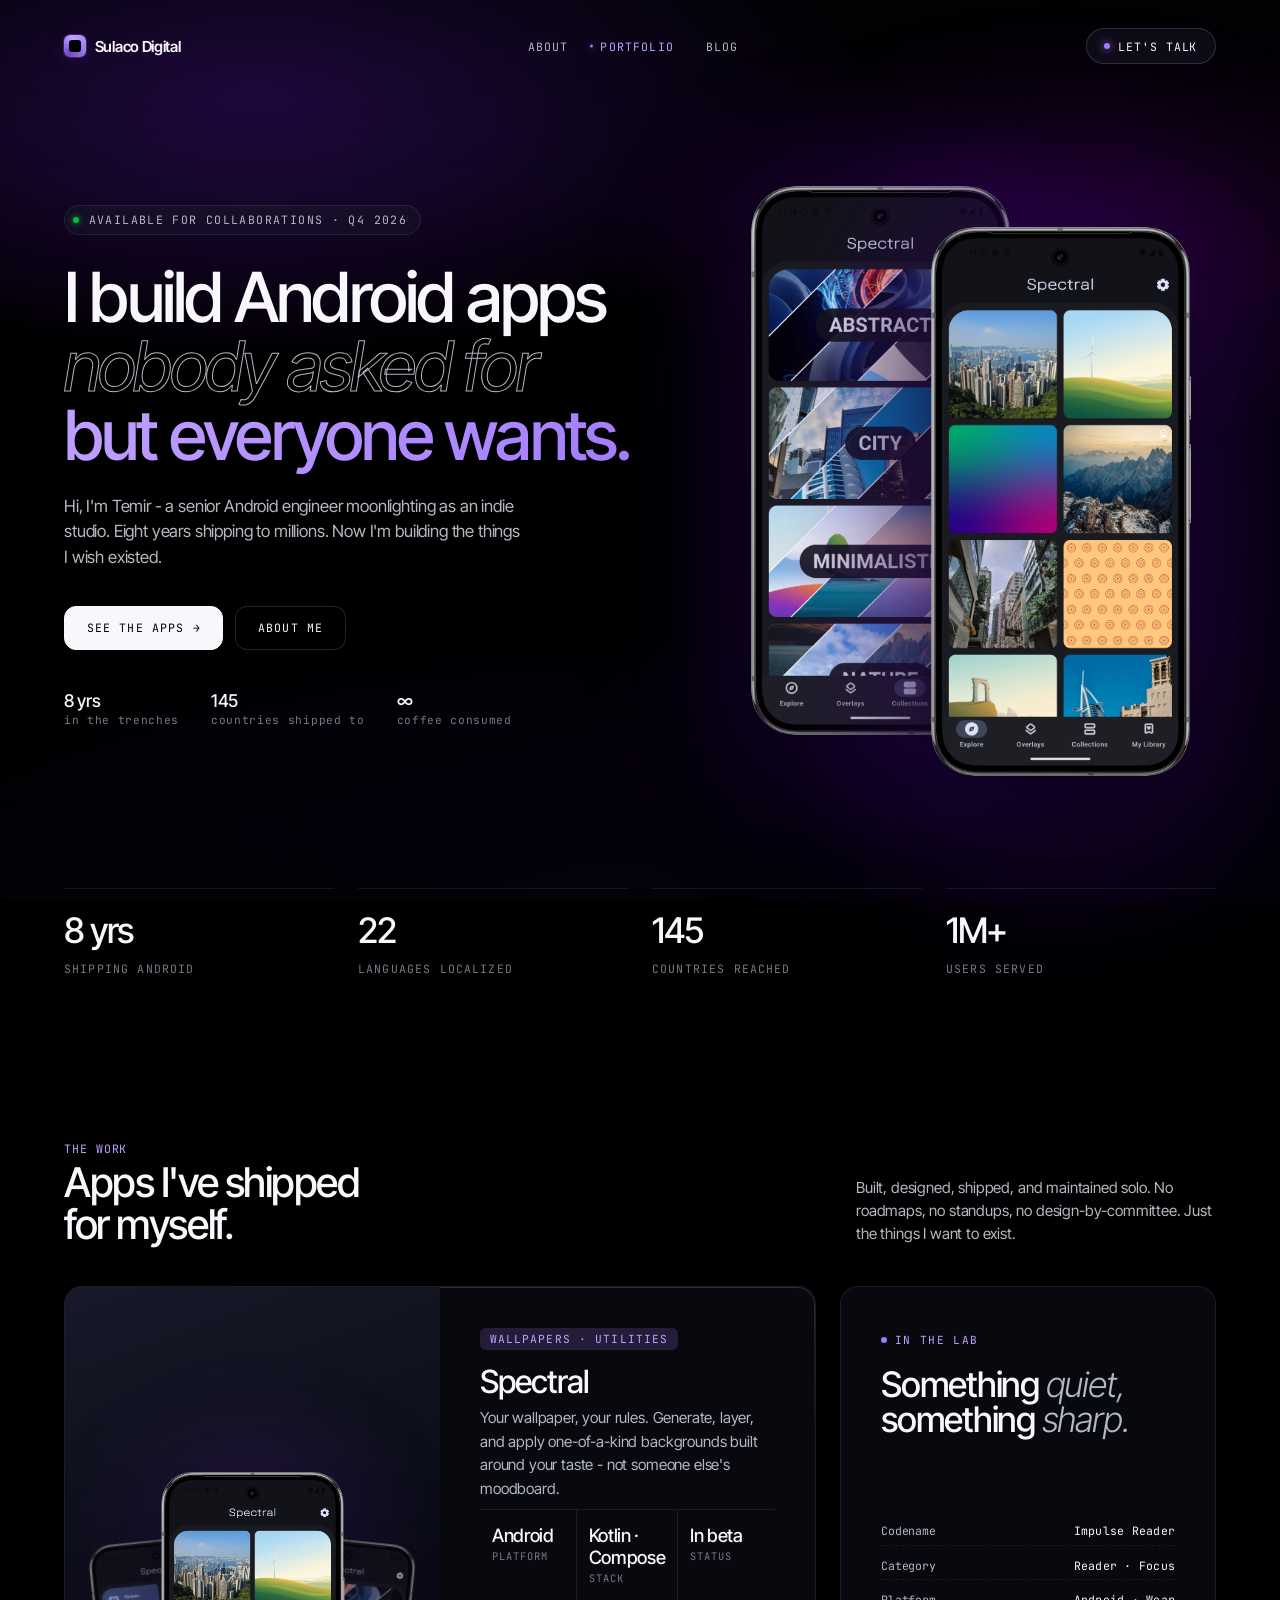
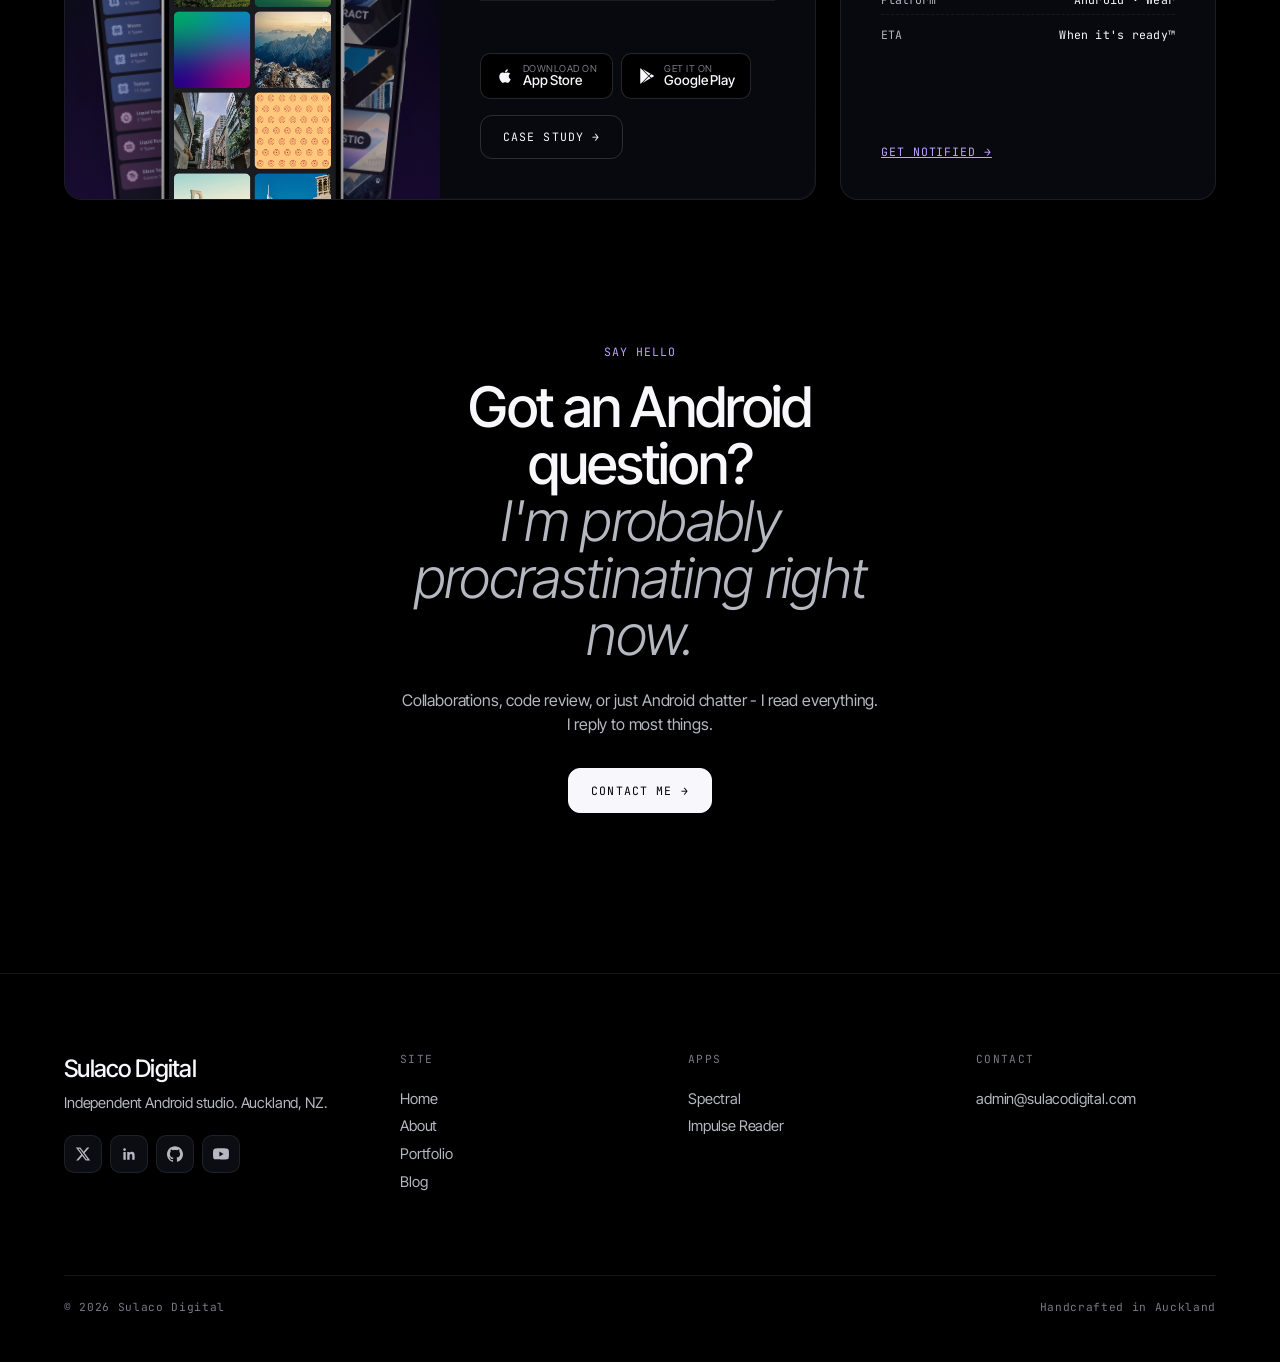
==== commit 3bf58a7d: "Fix icons" ====
--- a/index.html
+++ b/index.html
@@ -3,6 +3,7 @@
 <head>
   <meta charset="UTF-8">
   <meta name="viewport" content="width=device-width, initial-scale=1.0">
+  <link rel="icon" href="data:image/svg+xml,%3Csvg xmlns=%27http://www.w3.org/2000/svg%27 viewBox=%270 0 32 32%27%3E%3Cdefs%3E%3ClinearGradient id=%27g%27 x1=%270%27 y1=%270%27 x2=%271%27 y2=%271%27%3E%3Cstop offset=%270%25%27 stop-color=%27%238b6cf2%27/%3E%3Cstop offset=%2750%25%27 stop-color=%27%23b79bff%27/%3E%3Cstop offset=%27100%25%27 stop-color=%27%236a4bc9%27/%3E%3C/linearGradient%3E%3C/defs%3E%3Crect width=%2732%27 height=%2732%27 rx=%278%27 fill=%27url(%23g)%27/%3E%3Crect x=%277%27 y=%277%27 width=%2718%27 height=%2718%27 rx=%274%27 fill=%27%230a0612%27/%3E%3C/svg%3E">
   <title>Sulaco Digital - Independent Android Studio</title>
   <link rel="stylesheet" href="assets/site.css">
   <style>
@@ -26,6 +27,7 @@
     .hero-a .stack .device-shot {
       position: absolute;
       border-radius: 44px;
+      transition: opacity 0.6s ease;
     }
     .hero-a .stack .d1 {
       width: 260px;
@@ -104,7 +106,7 @@
       <li><a href="index.html#portfolio" class="active">Portfolio</a></li>
       <li><a href="blog.html">Blog</a></li>
     </ul>
-    <a href="mailto:admin@sulacodigital.com?subject=Project Inquiry" class="nav-cta">
+    <a href="mailto:admin@sulacodigital.com?subject=Project%20Inquiry" class="nav-cta">
       <span class="dot"></span>
       Let's talk
     </a>
@@ -114,7 +116,7 @@
     <div>
       <div class="hero-eyebrow">
         <span class="pulse"></span>
-        Available for collaborations · Q2 2026
+        Available for collaborations · Q4 2026
       </div>
       <h1>
         I build Android apps<br>
@@ -342,16 +344,24 @@
       const front = document.getElementById('heroPhoneFront');
       const back = document.getElementById('heroPhoneBack');
       if (!front || !back) return;
+      const FADE_MS = 600;
+      const HOLD_MS = 4200;
       let i = 0;
       setInterval(() => {
-        i = (i + 1) % SCREENS.length;
-        const next = SCREENS[(i + 1) % SCREENS.length];
-        const cur = SCREENS[i];
-        back.src = next.src;
-        back.alt = '';
-        front.src = cur.src;
-        front.alt = cur.caption;
-      }, 3500);
+        front.style.opacity = '0';
+        back.style.opacity = '0';
+        setTimeout(() => {
+          i = (i + 1) % SCREENS.length;
+          const next = SCREENS[(i + 1) % SCREENS.length];
+          const cur = SCREENS[i];
+          back.src = next.src;
+          back.alt = '';
+          front.src = cur.src;
+          front.alt = cur.caption;
+          front.style.opacity = '1';
+          back.style.opacity = '1';
+        }, FADE_MS);
+      }, HOLD_MS);
     })();
   </script>
 
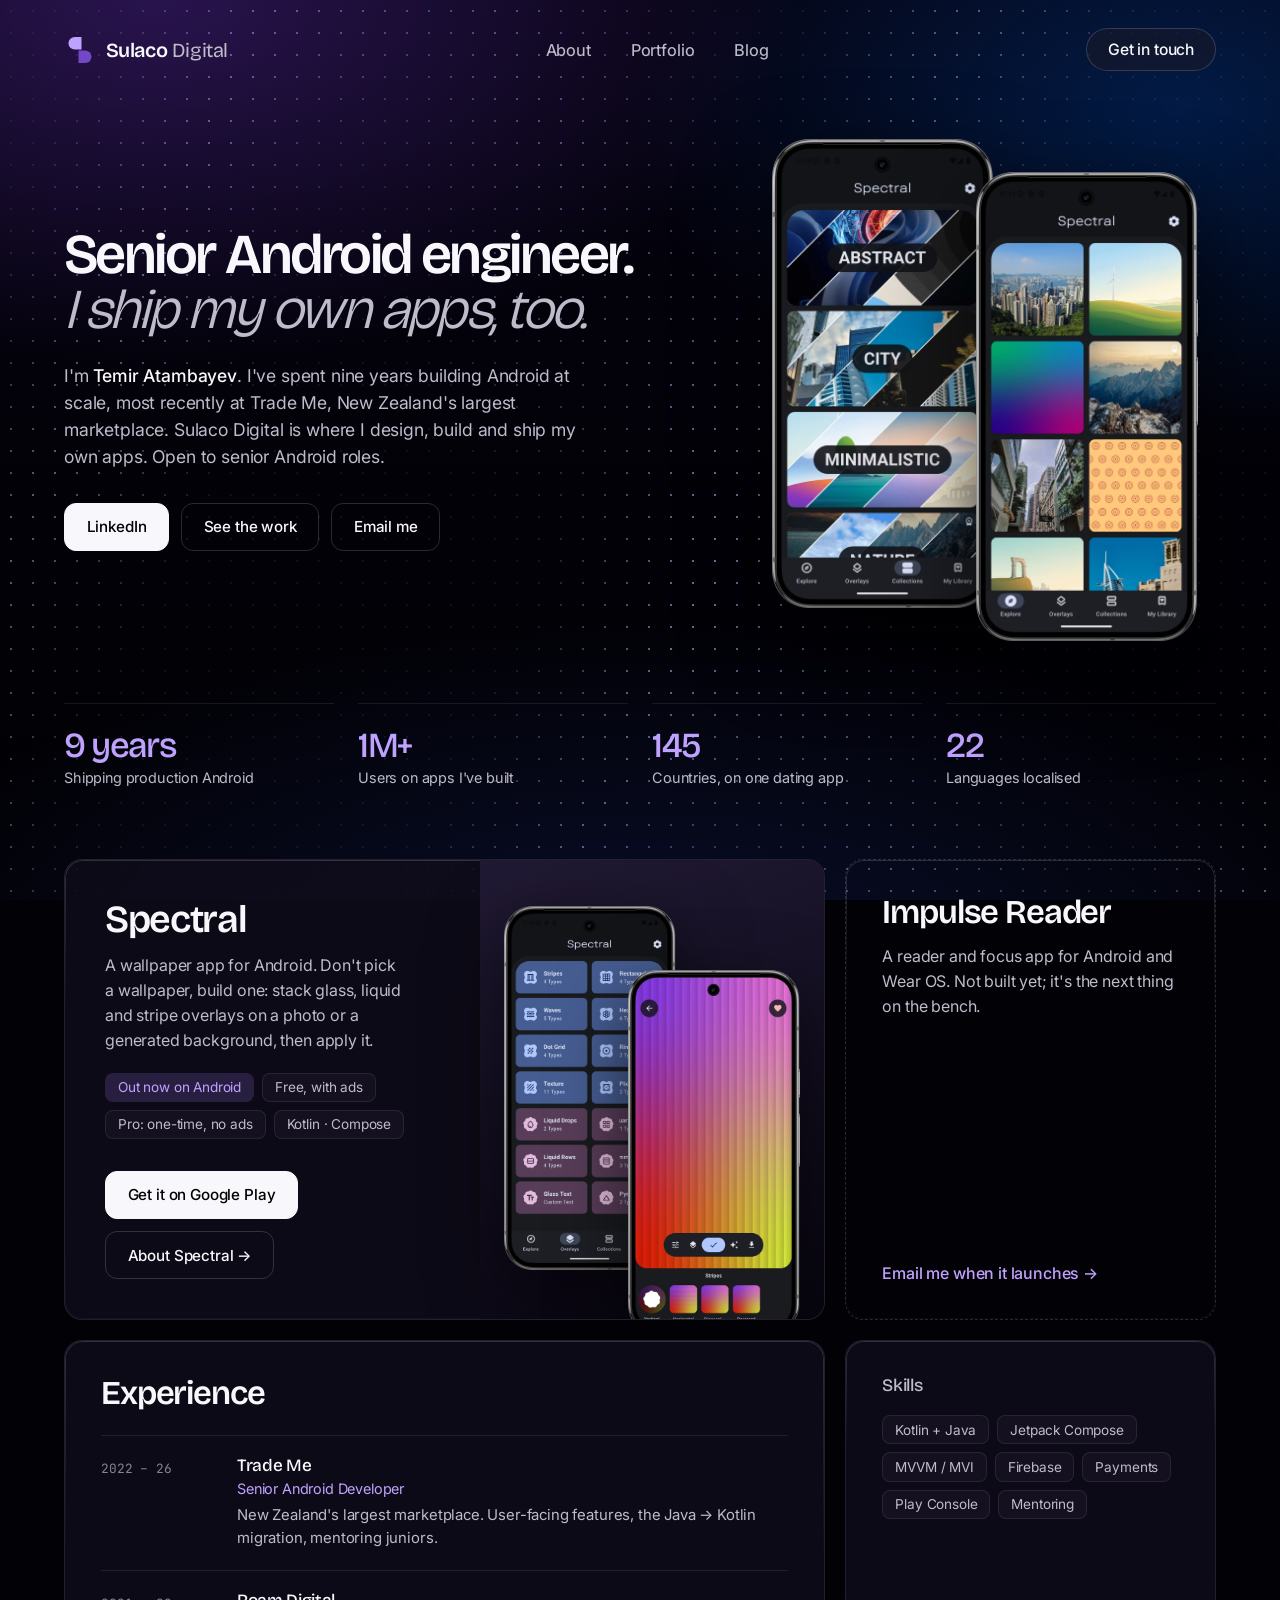
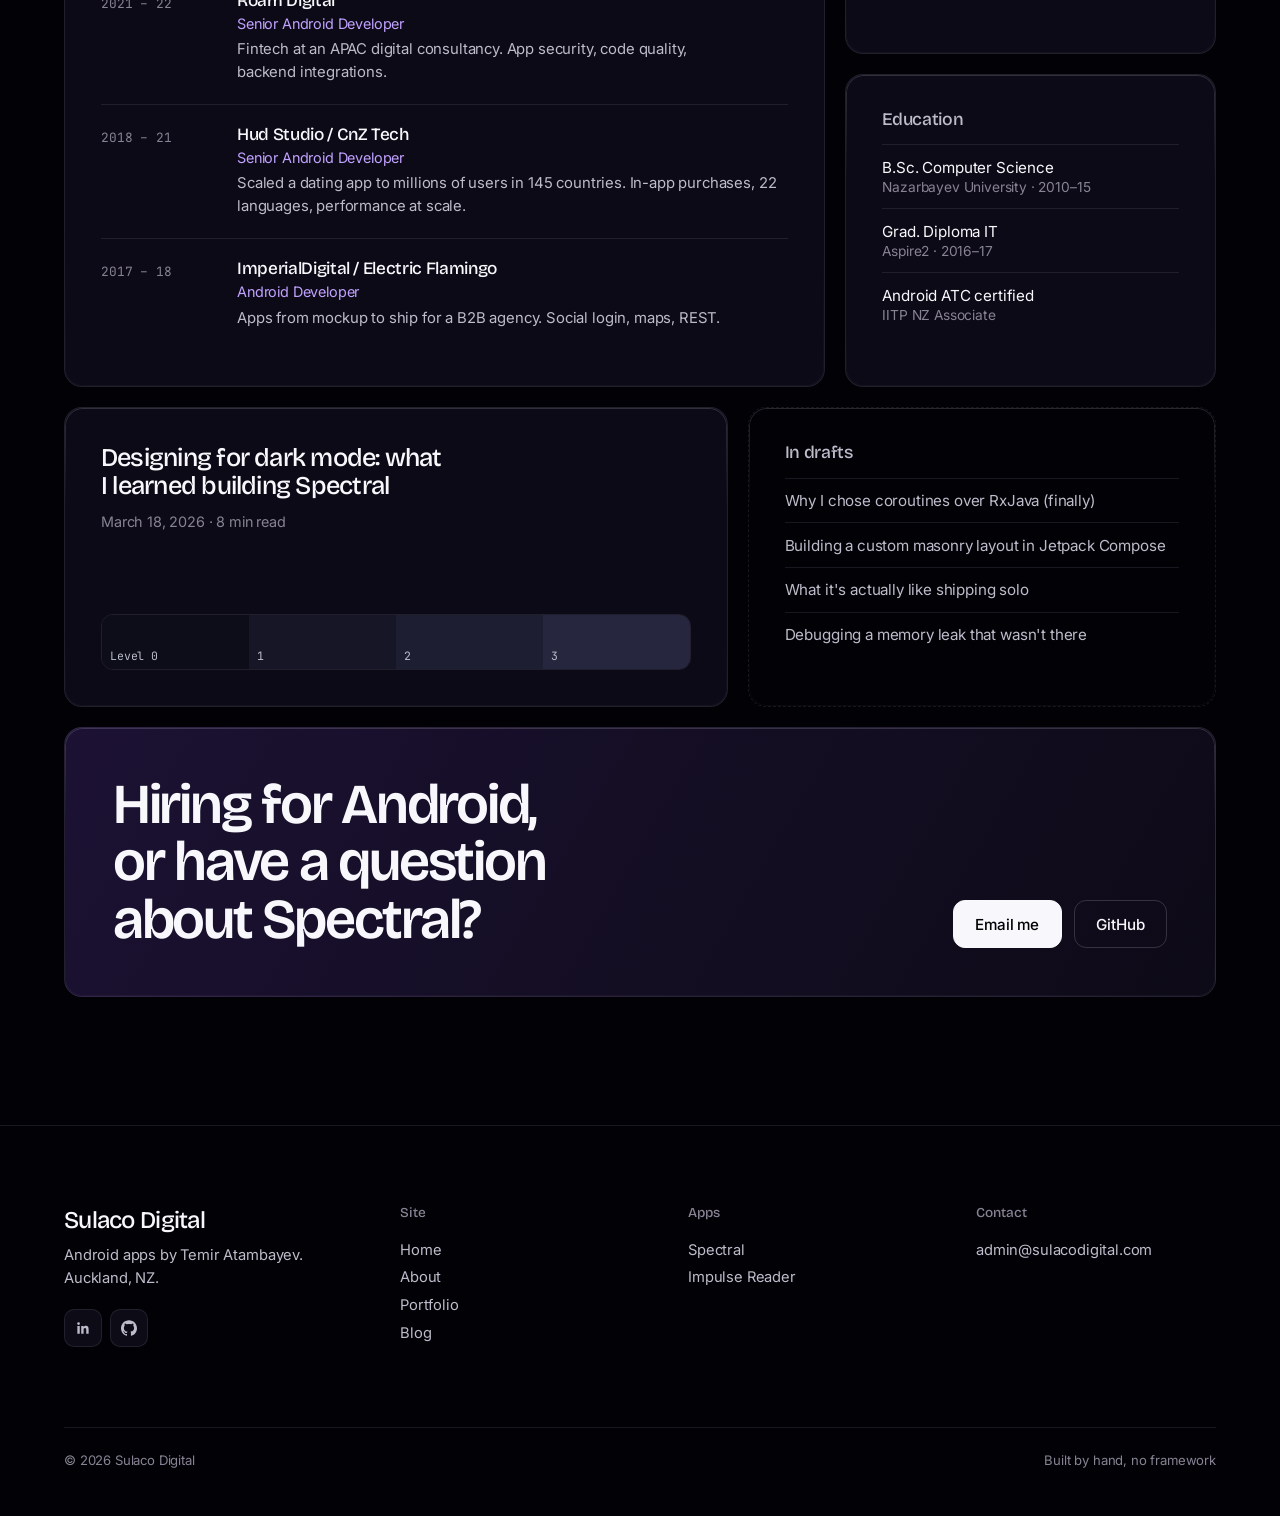
==== commit 1664f813: "Refresh the design" ====
--- a/index.html
+++ b/index.html
@@ -3,367 +3,278 @@
 <head>
   <meta charset="UTF-8">
   <meta name="viewport" content="width=device-width, initial-scale=1.0">
-  <link rel="icon" href="data:image/svg+xml,%3Csvg xmlns=%27http://www.w3.org/2000/svg%27 viewBox=%270 0 32 32%27%3E%3Cdefs%3E%3ClinearGradient id=%27g%27 x1=%270%27 y1=%270%27 x2=%271%27 y2=%271%27%3E%3Cstop offset=%270%25%27 stop-color=%27%238b6cf2%27/%3E%3Cstop offset=%2750%25%27 stop-color=%27%23b79bff%27/%3E%3Cstop offset=%27100%25%27 stop-color=%27%236a4bc9%27/%3E%3C/linearGradient%3E%3C/defs%3E%3Crect width=%2732%27 height=%2732%27 rx=%278%27 fill=%27url(%23g)%27/%3E%3Crect x=%277%27 y=%277%27 width=%2718%27 height=%2718%27 rx=%274%27 fill=%27%230a0612%27/%3E%3C/svg%3E">
-  <title>Sulaco Digital - Independent Android Studio</title>
+  <link rel="icon" href="data:image/svg+xml,%3Csvg xmlns=%27http://www.w3.org/2000/svg%27 viewBox=%270 0 32 32%27%3E%3Crect width=%2732%27 height=%2732%27 rx=%278%27 fill=%27%230a0612%27/%3E%3Cg transform=%27translate(3.2 3.2) scale(.8)%27%3E%3Cpath fill=%27%23bfa0ff%27 d=%27M17.5 3v12.5H10.75a6.25 6.25 0 0 1 0-12.5z%27/%3E%3Cpath fill=%27%237a55e0%27 d=%27M14.5 29V16.5h6.75a6.25 6.25 0 0 1 0 12.5z%27/%3E%3C/g%3E%3C/svg%3E">
+  <title>Temir Atambayev · Senior Android Engineer · Sulaco Digital</title>
+  <meta name="description" content="Temir Atambayev is a senior Android engineer in Auckland, NZ, most recently at Trade Me. Sulaco Digital is where he designs, builds and ships his own apps, starting with Spectral.">
+  <meta name="theme-color" content="#08060d">
+  <meta property="og:title" content="Temir Atambayev · Senior Android Engineer">
+  <meta property="og:description" content="Nine years of Android at scale, most recently at Trade Me. Builder of Spectral, a wallpaper app for Android.">
+  <meta property="og:type" content="website">
+  <meta property="og:image" content="frames/explore_dark.webp">
+  <script>document.documentElement.classList.add('js');</script>
+  <link rel="preconnect" href="https://fonts.googleapis.com">
+  <link rel="preconnect" href="https://fonts.gstatic.com" crossorigin>
+  <link rel="stylesheet" href="https://fonts.googleapis.com/css2?family=Bricolage+Grotesque:opsz,wght@12..96,300..700&family=Inter:wght@400;500;600&family=JetBrains+Mono:wght@400;500&display=swap">
   <link rel="stylesheet" href="assets/site.css">
   <style>
-    /* Hero variant: typographic-led */
-    .hero-a h1 .stroke {
-      -webkit-text-stroke: 1px var(--fg-dim);
-      -webkit-text-fill-color: transparent;
-      font-style: italic;
-      font-weight: 400;
+    h1, h2 { font-weight: 600; }
+    .h-stats b { font-family: var(--font-display); }
+    .h-hero { max-width: 1400px; margin: 0 auto; padding: 2.5rem 5% 4rem; display: grid; grid-template-columns: 1.15fr 0.85fr; gap: 4rem; align-items: center; }
+    .h-hero h1 { font-size: clamp(2.4rem, 4.4vw, 3.9rem); letter-spacing: -0.045em; line-height: 0.98; }
+    .h-hero h1 .soft { color: var(--fg-dim); font-weight: 300; font-style: italic; }
+    .h-hero .lede { color: var(--fg-dim); font-size: 1.1rem; line-height: 1.55; max-width: 34rem; margin: 1.5rem 0 2rem; }
+    .h-hero .lede strong { color: var(--fg); font-weight: 500; }
+    .h-actions { display: flex; gap: 0.75rem; flex-wrap: wrap; }
+
+    /* Phones float directly on the backdrop: no tile behind them */
+    .h-wall { position: relative; aspect-ratio: 1 / 1.08; }
+    .h-wall img { position: absolute; width: 48%; height: auto; filter: drop-shadow(0 34px 44px oklch(4% 0.03 var(--accent-h) / 0.7)); transition: transform 0.8s var(--ease); }
+    .h-wall .a { left: 4%; top: 0; }
+    .h-wall .b { right: 4%; top: 6.5%; }
+    .h-wall:hover .a { transform: translateY(-8px); }
+    .h-wall:hover .b { transform: translateY(-14px); }
+
+    .h-wrap { max-width: 1400px; margin: 0 auto; padding: 0 5% 4rem; }
+    .h-stats { display: grid; grid-template-columns: repeat(4, 1fr); gap: 1.5rem; margin-bottom: 4.5rem; }
+    .h-stats div { padding-top: 1.25rem; border-top: 1px solid var(--border); }
+    .h-stats b { display: block; font-size: 2.2rem; font-weight: 500; letter-spacing: -0.04em; color: var(--accent-hi); }
+    .h-stats span { color: var(--fg-dim); font-size: 0.9rem; }
+
+    .h-grid { scroll-margin-top: 2rem; display: grid; grid-template-columns: repeat(12, 1fr); gap: 1.25rem; }
+    .h-card { padding: 2.25rem; }
+    .h-card h2 { font-size: clamp(1.6rem, 2.6vw, 2.2rem); letter-spacing: -0.035em; }
+    .h-card p { color: var(--fg-dim); line-height: 1.55; }
+    .h-spectral { grid-column: span 8; display: grid; grid-template-columns: 1fr 0.9fr; gap: 2rem; padding: 0; overflow: hidden; min-height: 440px; }
+    .h-spectral .txt { padding: 2.5rem; display: flex; flex-direction: column; justify-content: space-between; gap: 2rem; }
+    .h-spectral h2 { font-size: clamp(1.8rem, 3vw, 2.6rem); letter-spacing: -0.035em; }
+    .h-spectral .txt p { margin-top: 0.9rem; color: var(--fg-dim); line-height: 1.55; }
+    .h-chips { display: flex; flex-wrap: wrap; gap: 0.5rem; margin-top: 1.25rem; }
+    .h-chip { font-size: 0.85rem; padding: 0.35rem 0.75rem; border-radius: 8px; background: var(--surface-2); border: 1px solid var(--border); color: var(--fg-dim); }
+    .h-chip.on { background: var(--accent-soft); color: var(--accent-hi); border-color: transparent; }
+    .h-spectral .vis { position: relative; background: linear-gradient(160deg, oklch(24% 0.05 var(--accent-h)), oklch(13% 0.025 var(--accent-h))); }
+    .h-spectral .vis img { position: absolute; width: 50%; height: auto; filter: drop-shadow(0 24px 36px oklch(5% 0.02 var(--accent-h) / 0.6)); }
+    .h-spectral .vis img:nth-child(1) { left: 7%; top: 10%; }
+    .h-spectral .vis img:nth-child(2) { right: 7%; top: 24%; }
+    .h-impulse { grid-column: span 4; display: flex; flex-direction: column; justify-content: space-between; gap: 2rem; border-style: dashed; border-color: var(--border-2); background: transparent; }
+    .h-impulse p { margin-top: 0.9rem; }
+    .h-link { color: var(--accent-hi); font-weight: 500; text-decoration: none; }
+    .h-link:hover { text-decoration: underline; text-underline-offset: 3px; }
+
+    .h-exp { grid-column: span 8; }
+    .h-exp ol { list-style: none; margin-top: 1.5rem; }
+    .h-exp li { display: grid; grid-template-columns: 7rem 1fr; gap: 1.5rem; padding: 1.25rem 0; border-top: 1px solid var(--border); }
+    .h-exp .yr { font-family: var(--font-mono); font-size: 0.8rem; color: var(--fg-mute); padding-top: 0.25rem; }
+    .h-exp h3 { font-size: 1.08rem; letter-spacing: -0.02em; line-height: 1.2; }
+    .h-exp .rl { color: var(--accent-hi); font-size: 0.9rem; margin: 0.2rem 0 0.4rem; }
+    .h-exp li p { font-size: 0.93rem; }
+    .h-side { grid-column: span 4; display: flex; flex-direction: column; gap: 1.25rem; }
+    .h-side .h-card { flex: 1; }
+    .h-side h2 { font-size: 1.1rem; letter-spacing: -0.02em; color: var(--fg-dim); font-weight: 500; }
+    .h-list { list-style: none; margin-top: 1rem; }
+    .h-list li { padding: 0.7rem 0; border-top: 1px solid var(--border); line-height: 1.4; font-size: 0.95rem; }
+    .h-list li span { display: block; color: var(--fg-mute); font-size: 0.86rem; }
+    .h-post { grid-column: span 7; text-decoration: none; color: inherit; display: flex; flex-direction: column; justify-content: space-between; gap: 2rem; min-height: 300px; transition: transform 0.4s var(--ease), border-color 0.4s var(--ease); }
+    .h-post:hover { transform: translateY(-4px); border-color: var(--border-2); }
+    .h-post h3 { font-size: 1.6rem; letter-spacing: -0.03em; line-height: 1.12; max-width: 22ch; }
+    .h-post .meta { color: var(--fg-mute); font-size: 0.9rem; margin-top: 0.75rem; }
+    .h-tone { display: flex; height: 56px; border-radius: 12px; overflow: hidden; border: 1px solid var(--border); }
+    .h-tone i { flex: 1; font-style: normal; font-family: var(--font-mono); font-size: 0.72rem; color: oklch(80% 0.02 280); display: flex; align-items: flex-end; padding: 6px 8px; }
+    .h-drafts { grid-column: span 5; background: transparent; border-style: dashed; }
+    .h-drafts h2 { font-size: 1.1rem; color: var(--fg-dim); font-weight: 500; letter-spacing: -0.02em; }
+    .h-drafts li { color: var(--fg-dim); }
+    .h-contact { grid-column: span 12; display: flex; justify-content: space-between; align-items: flex-end; gap: 2rem; flex-wrap: wrap; padding: 3rem; background: linear-gradient(120deg, oklch(30% 0.1 var(--accent-h) / 0.55), var(--surface)); }
+    .h-contact h2 { font-size: clamp(2rem, 4.4vw, 3.6rem); max-width: 16ch; letter-spacing: -0.04em; }
+    @media (max-width: 960px) {
+      .h-hero { grid-template-columns: 1fr; gap: 2.5rem; }
+      .h-wall { max-width: 520px; width: 100%; margin: 0 auto; }
+      .h-spectral, .h-impulse, .h-exp, .h-side, .h-post, .h-drafts { grid-column: span 12; }
+      .h-stats { grid-template-columns: 1fr 1fr; }
     }
-    .hero-a .hero-visuals {
-      justify-content: center;
-      position: relative;
-      min-height: 620px;
+    @media (max-width: 600px) {
+      .h-spectral { grid-template-columns: 1fr; }
+      .h-spectral .vis { height: 340px; }
+      .h-exp li { grid-template-columns: 1fr; gap: 0.3rem; }
+      .h-card, .h-spectral .txt, .h-contact { padding: 1.75rem; }
     }
-    .hero-a .stack {
-      position: relative;
-      width: 440px;
-      height: 620px;
-    }
-    .hero-a .stack .device-shot {
-      position: absolute;
-      border-radius: 44px;
-      transition: opacity 0.6s ease;
-    }
-    .hero-a .stack .d1 {
-      width: 260px;
-      left: 0; top: 30px;
-      filter:
-        drop-shadow(0 30px 50px oklch(10% 0.02 280 / 0.7))
-        drop-shadow(0 0 60px oklch(40% 0.22 var(--accent-h) / 0.35));
-    }
-    .hero-a .stack .d2 {
-      width: 260px;
-      right: 0; bottom: 0;
-      filter:
-        drop-shadow(0 40px 70px oklch(10% 0.02 280 / 0.8))
-        drop-shadow(0 0 80px oklch(40% 0.22 var(--accent-h) / 0.55));
-      z-index: 2;
-    }
-    .hero-a .accent-blob {
-      position: absolute;
-      width: 420px; height: 420px;
-      border-radius: 50%;
-      background: radial-gradient(circle, var(--accent-soft) 0%, transparent 65%);
-      filter: blur(50px);
-      z-index: 0;
-      top: 50%; left: 50%;
-      transform: translate(-50%, -50%);
-      pointer-events: none;
-    }
-    @media (max-width: 960px) {
-      .hero-a .hero-visuals { min-height: 520px; }
-      .hero-a .stack { width: 360px; height: 520px; }
-      .hero-a .stack .d1, .hero-a .stack .d2 { width: 210px; }
-    }
-
-    /* Stats row below hero */
-    .hero-stats {
-      max-width: 1400px;
-      margin: 0 auto;
-      padding: 0 5% 4rem;
-      display: grid;
-      grid-template-columns: repeat(4, 1fr);
-      gap: 1.5rem;
-    }
-    .stat-cell {
-      padding: 1.25rem 0;
-      border-top: 1px solid var(--border);
-    }
-    .stat-cell .num {
-      font-size: 2.2rem;
-      font-weight: 500;
-      letter-spacing: -0.04em;
-      color: var(--fg);
-      display: block;
-      margin-bottom: 0.35rem;
-    }
-    .stat-cell .lbl {
-      font-family: var(--font-mono);
-      font-size: 0.72rem;
-      letter-spacing: 0.1em;
-      text-transform: uppercase;
-      color: var(--fg-mute);
-    }
-    @media (max-width: 700px) {
-      .hero-stats { grid-template-columns: repeat(2, 1fr); }
-    }
+
   </style>
 </head>
 <body>
+  <div class="backdrop" aria-hidden="true"><div class="backdrop-dots"><i></i><i></i></div></div>
 
   <nav class="site-nav">
     <a href="index.html" class="nav-logo">
-      <span class="nav-logo-mark"></span>
-      <span>Sulaco Digital</span>
+      <svg class="nav-logo-mark" viewBox="0 0 32 32" aria-hidden="true"><path class="d1" d="M17.5 3v12.5H10.75a6.25 6.25 0 0 1 0-12.5z"/><path class="d2" d="M14.5 29V16.5h6.75a6.25 6.25 0 0 1 0 12.5z"/></svg>
+      <span>Sulaco <i>Digital</i></span>
     </a>
-    <ul class="nav-links">
+    <ul class="nav-links" id="navLinks">
       <li><a href="about.html">About</a></li>
-      <li><a href="index.html#portfolio" class="active">Portfolio</a></li>
+      <li><a href="index.html#portfolio">Portfolio</a></li>
       <li><a href="blog.html">Blog</a></li>
     </ul>
-    <a href="mailto:admin@sulacodigital.com?subject=Project%20Inquiry" class="nav-cta">
-      <span class="dot"></span>
-      Let's talk
-    </a>
+    <div class="nav-right">
+      <a href="mailto:admin@sulacodigital.com" class="nav-cta">Get in touch</a>
+      <button type="button" class="nav-toggle" id="navToggle" aria-label="Toggle navigation menu" aria-expanded="false" aria-controls="navLinks">
+        <span></span><span></span><span></span>
+      </button>
+    </div>
   </nav>
 
-  <section class="hero hero-a">
-    <div>
-      <div class="hero-eyebrow">
-        <span class="pulse"></span>
-        Available for collaborations · Q4 2026
-      </div>
-      <h1>
-        I build Android apps<br>
-        <span class="stroke">nobody asked for</span><br>
-        <span class="accent">but everyone wants.</span>
-      </h1>
-      <p class="hero-lede">
-        Hi, I'm Temir - a senior Android engineer moonlighting as an indie studio.
-        Eight years shipping to millions. Now I'm building the things I wish existed.
-      </p>
-      <div class="hero-actions">
-        <a href="#portfolio" class="btn btn-primary">See the apps →</a>
-        <a href="about.html" class="btn btn-ghost">About me</a>
-      </div>
-      <div class="hero-meta">
-        <div>
-          <strong>8 yrs</strong>
-          <span>in the trenches</span>
-        </div>
-        <div>
-          <strong>145</strong>
-          <span>countries shipped to</span>
-        </div>
-        <div>
-          <strong>∞</strong>
-          <span>coffee consumed</span>
-        </div>
-      </div>
-    </div>
-    <div class="hero-visuals">
-      <div class="accent-blob"></div>
-      <div class="stack">
-        <img class="device-shot d1" id="heroPhoneBack" src="frames/collections_dark.png" alt="">
-        <img class="device-shot d2" id="heroPhoneFront" src="frames/explore_dark.png" alt="Explore">
-      </div>
+  <main>
+  <section class="h-hero">
+    <div>
+      <h1 class="reveal">Senior Android engineer.<br><span class="soft">I ship my own apps, too.</span></h1>
+      <p class="lede reveal" style="transition-delay:.06s;">I'm <strong>Temir Atambayev</strong>. I've spent nine years building Android at scale, most recently at Trade Me, New Zealand's largest marketplace. Sulaco Digital is where I design, build and ship my own apps. Open to senior Android roles.</p>
+      <div class="h-actions">
+        <a class="btn btn-primary" href="https://www.linkedin.com/in/atemirlan/" target="_blank" rel="noopener">LinkedIn</a>
+        <a class="btn btn-ghost" href="#portfolio">See the work</a>
+        <a class="btn btn-ghost" href="mailto:admin@sulacodigital.com">Email me</a>
+      </div>
+    </div>
+    <div class="h-wall reveal" style="transition-delay:.1s;">
+      <img class="a" src="frames/collections_dark.webp" alt="" width="900" height="1901">
+      <img class="b" src="frames/explore_dark.webp" alt="Spectral's Explore screen" width="900" height="1901">
     </div>
   </section>
 
-  <div class="hero-stats">
-    <div class="stat-cell">
-      <span class="num">8 yrs</span>
-      <span class="lbl">Shipping Android</span>
-    </div>
-    <div class="stat-cell">
-      <span class="num">22</span>
-      <span class="lbl">Languages localized</span>
-    </div>
-    <div class="stat-cell">
-      <span class="num">145</span>
-      <span class="lbl">Countries reached</span>
-    </div>
-    <div class="stat-cell">
-      <span class="num">1M+</span>
-      <span class="lbl">Users served</span>
-    </div>
-  </div>
-
-  <section class="section" id="portfolio">
-    <div class="section-head">
-      <div>
-        <span class="mono">The work</span>
-        <h2>Apps I've shipped<br>for myself.</h2>
-      </div>
-      <p class="sub">
-        Built, designed, shipped, and maintained solo. No roadmaps, no standups,
-        no design-by-committee. Just the things I want to exist.
-      </p>
-    </div>
-
-    <div class="portfolio-grid">
-      <article class="panel app-card">
-        <div class="app-card-media">
-          <div class="app-card-stack">
-            <img class="shot-left" src="frames/overlays_dark.png" alt="">
-            <img class="shot-right" src="frames/collections_dark.png" alt="">
-            <img class="shot-main" src="frames/explore_dark.png" alt="Spectral explore">
+  <div class="h-wrap">
+    <div class="h-stats reveal">
+      <div><b>9 years</b><span>Shipping production Android</span></div><div><b>1M+</b><span>Users on apps I've built</span></div><div><b>145</b><span>Countries, on one dating app</span></div><div><b>22</b><span>Languages localised</span></div>
+    </div>
+
+    <div class="h-grid" id="portfolio">
+      <article class="panel reveal h-spectral">
+        <div class="txt">
+          <div>
+            <h2>Spectral</h2>
+            <p>A wallpaper app for Android. Don't pick a wallpaper, build one: stack glass, liquid and stripe overlays on a photo or a generated background, then apply it.</p>
+            <div class="h-chips"><span class="h-chip on">Out now on Android</span><span class="h-chip">Free, with ads</span><span class="h-chip">Pro: one-time, no ads</span><span class="h-chip">Kotlin · Compose</span></div>
+          </div>
+          <div class="h-actions">
+            <a class="btn btn-primary" href="https://play.google.com/store/apps/details?id=com.sulaco.digital.spectral" target="_blank" rel="noopener">Get it on Google Play</a>
+            <a class="btn btn-ghost" href="apps/spectral/index.html">About Spectral →</a>
           </div>
         </div>
-        <div class="app-card-body">
-          <div>
-            <span class="tag">Wallpapers · Utilities</span>
-            <h3>Spectral</h3>
-            <p>
-              Your wallpaper, your rules. Generate, layer, and apply one-of-a-kind
-              backgrounds built around your taste - not someone else's moodboard.
-            </p>
-            <div class="app-card-metrics">
-              <div class="app-card-metric">
-                <span class="mval">Android</span>
-                <span class="mkey">Platform</span>
-              </div>
-              <div class="app-card-metric">
-                <span class="mval">Kotlin · Compose</span>
-                <span class="mkey">Stack</span>
-              </div>
-              <div class="app-card-metric">
-                <span class="mval">In beta</span>
-                <span class="mkey">Status</span>
-              </div>
-            </div>
-          </div>
-          <div class="app-card-foot">
-            <div class="store-row">
-              <a href="#" class="store-badge" target="_blank" rel="noopener">
-                <svg viewBox="0 0 24 24" fill="currentColor"><path d="M17.05 20.28c-.98.95-2.05.88-3.08.41-1.09-.47-2.09-.48-3.24 0-1.44.62-2.2.44-3.06-.41C2.79 15.25 3.51 7.59 9.05 7.31c1.35.07 2.29.74 3.08.8 1.18-.24 2.31-.93 3.57-.84 1.51.12 2.65.72 3.4 1.8-3.12 1.87-2.38 5.98.48 7.13-.57 1.5-1.31 2.99-2.54 4.09zM12.03 7.25c-.15-2.23 1.66-4.07 3.74-4.25.29 2.58-2.34 4.5-3.74 4.25z"/></svg>
-                <div>
-                  <span class="sm">Download on</span>
-                  <span class="lg">App Store</span>
-                </div>
-              </a>
-              <a href="https://play.google.com/store/apps/details?id=com.sulaco.digital.spectral" class="store-badge" target="_blank" rel="noopener">
-                <svg viewBox="0 0 24 24" fill="currentColor"><path d="M3.609 1.814L13.792 12 3.61 22.186a.996.996 0 01-.61-.92V2.734a1 1 0 01.609-.92zm10.89 10.893l2.302 2.302-10.937 6.333 8.635-8.635zm3.199-3.198l2.807 1.626a1 1 0 010 1.73l-2.808 1.626L15.206 12l2.492-2.491zM5.864 2.658L16.802 8.99l-2.302 2.302-8.636-8.634z"/></svg>
-                <div>
-                  <span class="sm">Get it on</span>
-                  <span class="lg">Google Play</span>
-                </div>
-              </a>
-            </div>
-            <a href="apps/spectral/index.html" class="btn btn-ghost" style="align-self:flex-start;">
-              Case study →
-            </a>
-          </div>
+        <div class="vis">
+          <img src="frames/overlays_dark.webp" alt="The overlay picker" width="900" height="1901" loading="lazy">
+          <img src="frames/image_editor_stripes.webp" alt="The editor with a stripes overlay" width="900" height="1901" loading="lazy">
         </div>
       </article>
-
-      <article class="panel teaser-card">
-        <div>
-          <div class="teaser-badge">
-            <span class="blink"></span>
-            In the lab
-          </div>
-          <div class="teaser-headline" style="margin-top:1.25rem;">
-            Something <em>quiet,</em><br>
-            something <em>sharp.</em>
-          </div>
-        </div>
-        <div class="teaser-hints">
-          <div class="row">
-            <span class="key">Codename</span>
-            <span class="val">Impulse Reader</span>
-          </div>
-          <div class="row">
-            <span class="key">Category</span>
-            <span class="val">Reader · Focus</span>
-          </div>
-          <div class="row">
-            <span class="key">Platform</span>
-            <span class="val">Android · Wear</span>
-          </div>
-          <div class="row">
-            <span class="key">ETA</span>
-            <span class="val">When it's ready™</span>
-          </div>
-        </div>
-        <a href="#" class="mono" style="margin-top:1rem;">
-          Get notified →
-        </a>
+      <article class="panel reveal h-card h-impulse" id="impulse">
+        <div><h2>Impulse Reader</h2><p>A reader and focus app for Android and Wear OS. Not built yet; it's the next thing on the bench.</p></div>
+        <a class="h-link" href="mailto:admin@sulacodigital.com?subject=Notify%20me%20about%20Impulse%20Reader">Email me when it launches →</a>
       </article>
-    </div>
-  </section>
-
-  <section class="section" style="text-align:center; padding-top:6rem; padding-bottom:6rem;">
-    <span class="mono" style="display:block; margin-bottom:1.25rem;">Say hello</span>
-    <h2 style="font-size:clamp(2rem, 4.5vw, 3.5rem); max-width:14ch; margin:0 auto 1.5rem;">
-      Got an Android question?<br>
-      <span style="color:var(--fg-dim); font-style:italic; font-weight:300;">
-        I'm probably procrastinating right now.
-      </span>
-    </h2>
-    <p style="color:var(--fg-dim); max-width:480px; margin:0 auto 2rem; line-height:1.5;">
-      Collaborations, code review, or just Android chatter - I read everything.
-      I reply to most things.
-    </p>
-    <a href="mailto:admin@sulacodigital.com" class="btn btn-primary">
-      Contact me →
-    </a>
-  </section>
+
+      <section class="panel reveal h-card h-exp" id="experience">
+        <h2>Experience</h2>
+        <ol>
+          <li><span class="yr">2022 – 26</span><div><h3>Trade Me</h3><div class="rl">Senior Android Developer</div><p>New Zealand's largest marketplace. User-facing features, the Java → Kotlin migration, mentoring juniors.</p></div></li><li><span class="yr">2021 – 22</span><div><h3>Roam Digital</h3><div class="rl">Senior Android Developer</div><p>Fintech at an APAC digital consultancy. App security, code quality, backend integrations.</p></div></li><li><span class="yr">2018 – 21</span><div><h3>Hud Studio / CnZ Tech</h3><div class="rl">Senior Android Developer</div><p>Scaled a dating app to millions of users in 145 countries. In-app purchases, 22 languages, performance at scale.</p></div></li><li><span class="yr">2017 – 18</span><div><h3>ImperialDigital / Electric Flamingo</h3><div class="rl">Android Developer</div><p>Apps from mockup to ship for a B2B agency. Social login, maps, REST.</p></div></li>
+        </ol>
+      </section>
+      <div class="h-side">
+        <section class="panel reveal h-card"><h2>Skills</h2><div class="h-chips"><span class="h-chip">Kotlin + Java</span><span class="h-chip">Jetpack Compose</span><span class="h-chip">MVVM / MVI</span><span class="h-chip">Firebase</span><span class="h-chip">Payments</span><span class="h-chip">Play Console</span><span class="h-chip">Mentoring</span></div></section>
+        <section class="panel reveal h-card"><h2>Education</h2><ul class="h-list"><li>B.Sc. Computer Science<span>Nazarbayev University · 2010–15</span></li><li>Grad. Diploma IT<span>Aspire2 · 2016–17</span></li><li>Android ATC certified<span>IITP NZ Associate</span></li></ul></section>
+      </div>
+
+      <a class="panel reveal h-card h-post" id="writing" href="blog/designing-for-dark-mode.html">
+        <div><h3>Designing for dark mode: what I learned building Spectral</h3><div class="meta">March 18, 2026 · 8 min read</div></div>
+        <div class="h-tone" aria-hidden="true"><i style="background:#0d0d1a">Level 0</i><i style="background:#161626">1</i><i style="background:#1e1e32">2</i><i style="background:#26263e">3</i></div>
+      </a>
+      <section class="panel reveal h-card h-drafts"><h2>In drafts</h2><ul class="h-list"><li>Why I chose coroutines over RxJava (finally)</li><li>Building a custom masonry layout in Jetpack Compose</li><li>What it's actually like shipping solo</li><li>Debugging a memory leak that wasn't there</li></ul></section>
+
+      <section class="panel reveal h-contact" id="contact">
+        <h2>Hiring for Android, or have a question about Spectral?</h2>
+        <div class="h-actions"><a class="btn btn-primary" href="mailto:admin@sulacodigital.com">Email me</a><a class="btn btn-ghost" href="https://github.com/temirsan" target="_blank" rel="noopener">GitHub</a></div>
+      </section>
+    </div>
+  </div>
+  </main>
 
   <footer class="site-footer">
     <div>
       <div class="footer-brand">Sulaco Digital</div>
       <div class="footer-brand-sub">
-        Independent Android studio. Auckland, NZ.
+        Android apps by Temir Atambayev. Auckland, NZ.
       </div>
       <div class="socials">
-        <a href="#" target="_blank" rel="noopener" aria-label="twitter"><svg viewBox="0 0 24 24" fill="currentColor"><path d="M18.244 2.25h3.308l-7.227 8.26 8.502 11.24H16.17l-5.214-6.817L4.99 21.75H1.68l7.73-8.835L1.254 2.25H8.08l4.713 6.231zm-1.161 17.52h1.833L7.084 4.126H5.117z"/></svg></a>
-        <a href="#" target="_blank" rel="noopener" aria-label="linkedin"><svg viewBox="0 0 24 24" fill="currentColor"><path d="M20.447 20.452h-3.554v-5.569c0-1.328-.027-3.037-1.852-3.037-1.853 0-2.136 1.445-2.136 2.939v5.667H9.351V9h3.414v1.561h.046c.477-.9 1.637-1.85 3.37-1.85 3.601 0 4.268 2.37 4.268 5.455v6.286zM5.337 7.433a2.062 2.062 0 01-2.063-2.065 2.063 2.063 0 112.063 2.065zm1.782 13.019H3.555V9h3.564v11.452z"/></svg></a>
-        <a href="#" target="_blank" rel="noopener" aria-label="github"><svg viewBox="0 0 24 24" fill="currentColor"><path d="M12 .297c-6.63 0-12 5.373-12 12 0 5.303 3.438 9.8 8.205 11.385.6.113.82-.258.82-.577 0-.285-.01-1.04-.015-2.04-3.338.724-4.042-1.61-4.042-1.61C4.422 18.07 3.633 17.7 3.633 17.7c-1.087-.744.084-.729.084-.729 1.205.084 1.838 1.236 1.838 1.236 1.07 1.835 2.809 1.305 3.495.998.108-.776.417-1.305.76-1.605-2.665-.3-5.466-1.332-5.466-5.93 0-1.31.465-2.38 1.235-3.22-.135-.303-.54-1.523.105-3.176 0 0 1.005-.322 3.3 1.23.96-.267 1.98-.399 3-.405 1.02.006 2.04.138 3 .405 2.28-1.552 3.285-1.23 3.285-1.23.645 1.653.24 2.873.12 3.176.765.84 1.23 1.91 1.23 3.22 0 4.61-2.805 5.625-5.475 5.92.42.36.81 1.096.81 2.22 0 1.606-.015 2.896-.015 3.286 0 .315.21.69.825.57C20.565 22.092 24 17.592 24 12.297c0-6.627-5.373-12-12-12"/></svg></a>
-        <a href="#" target="_blank" rel="noopener" aria-label="youtube"><svg viewBox="0 0 24 24" fill="currentColor"><path d="M23.498 6.186a3.016 3.016 0 00-2.122-2.136C19.505 3.545 12 3.545 12 3.545s-7.505 0-9.377.505A3.017 3.017 0 00.502 6.186C0 8.07 0 12 0 12s0 3.93.502 5.814a3.016 3.016 0 002.122 2.136c1.871.505 9.376.505 9.376.505s7.505 0 9.377-.505a3.015 3.015 0 002.122-2.136C24 15.93 24 12 24 12s0-3.93-.502-5.814zM9.545 15.568V8.432L15.818 12l-6.273 3.568z"/></svg></a>
-      </div>
-    </div>
-    <div>
-      <h4>Site</h4>
+        <a href="https://www.linkedin.com/in/atemirlan/" target="_blank" rel="noopener" aria-label="LinkedIn"><svg viewBox="0 0 24 24" fill="currentColor"><path d="M20.447 20.452h-3.554v-5.569c0-1.328-.027-3.037-1.852-3.037-1.853 0-2.136 1.445-2.136 2.939v5.667H9.351V9h3.414v1.561h.046c.477-.9 1.637-1.85 3.37-1.85 3.601 0 4.268 2.37 4.268 5.455v6.286zM5.337 7.433a2.062 2.062 0 01-2.063-2.065 2.063 2.063 0 112.063 2.065zm1.782 13.019H3.555V9h3.564v11.452z"/></svg></a>
+        <a href="https://github.com/temirsan" target="_blank" rel="noopener" aria-label="GitHub"><svg viewBox="0 0 24 24" fill="currentColor"><path d="M12 .297c-6.63 0-12 5.373-12 12 0 5.303 3.438 9.8 8.205 11.385.6.113.82-.258.82-.577 0-.285-.01-1.04-.015-2.04-3.338.724-4.042-1.61-4.042-1.61C4.422 18.07 3.633 17.7 3.633 17.7c-1.087-.744.084-.729.084-.729 1.205.084 1.838 1.236 1.838 1.236 1.07 1.835 2.809 1.305 3.495.998.108-.776.417-1.305.76-1.605-2.665-.3-5.466-1.332-5.466-5.93 0-1.31.465-2.38 1.235-3.22-.135-.303-.54-1.523.105-3.176 0 0 1.005-.322 3.3 1.23.96-.267 1.98-.399 3-.405 1.02.006 2.04.138 3 .405 2.28-1.552 3.285-1.23 3.285-1.23.645 1.653.24 2.873.12 3.176.765.84 1.23 1.91 1.23 3.22 0 4.61-2.805 5.625-5.475 5.92.42.36.81 1.096.81 2.22 0 1.606-.015 2.896-.015 3.286 0 .315.21.69.825.57C20.565 22.092 24 17.592 24 12.297c0-6.627-5.373-12-12-12"/></svg></a>
+      </div>
+    </div>
+    <div>
+      <h2>Site</h2>
       <a href="index.html">Home</a>
       <a href="about.html">About</a>
       <a href="index.html#portfolio">Portfolio</a>
       <a href="blog.html">Blog</a>
     </div>
     <div>
-      <h4>Apps</h4>
+      <h2>Apps</h2>
       <a href="apps/spectral/index.html">Spectral</a>
-      <a href="#">Impulse Reader</a>
-    </div>
-    <div>
-      <h4>Contact</h4>
+      <a href="index.html#impulse">Impulse Reader</a>
+    </div>
+    <div>
+      <h2>Contact</h2>
       <a href="mailto:admin@sulacodigital.com">admin@sulacodigital.com</a>
     </div>
     <div class="footer-bottom">
       <span>© 2026 Sulaco Digital</span>
-      <span>Handcrafted in Auckland</span>
+      <span>Built by hand, no framework</span>
     </div>
   </footer>
 
   <script>
-    // Hero phone-stack cycle: front and back swap through SCREENS every 3.5s
+    // Mobile nav toggle: open/close the dropdown, close on link click, outside
+    // click, Escape, or resize back past the mobile breakpoint.
     (function () {
-      const SCREENS = [
-        { src: 'frames/explore_dark.png', caption: 'Explore' },
-        { src: 'frames/collections_dark.png', caption: 'Collections' },
-        { src: 'frames/my_library_dark.png', caption: 'Library' },
-        { src: 'frames/overlays_dark.png', caption: 'Overlays' },
-        { src: 'frames/background_generator.png', caption: 'Generator' },
-        { src: 'frames/image_editor_stripes.png', caption: 'Editor' },
-      ];
-      const front = document.getElementById('heroPhoneFront');
-      const back = document.getElementById('heroPhoneBack');
-      if (!front || !back) return;
-      const FADE_MS = 600;
-      const HOLD_MS = 4200;
-      let i = 0;
-      setInterval(() => {
-        front.style.opacity = '0';
-        back.style.opacity = '0';
-        setTimeout(() => {
-          i = (i + 1) % SCREENS.length;
-          const next = SCREENS[(i + 1) % SCREENS.length];
-          const cur = SCREENS[i];
-          back.src = next.src;
-          back.alt = '';
-          front.src = cur.src;
-          front.alt = cur.caption;
-          front.style.opacity = '1';
-          back.style.opacity = '1';
-        }, FADE_MS);
-      }, HOLD_MS);
+      const toggle = document.getElementById('navToggle');
+      const links = document.getElementById('navLinks');
+      if (!toggle || !links) return;
+      const close = () => {
+        toggle.classList.remove('is-open');
+        links.classList.remove('is-open');
+        toggle.setAttribute('aria-expanded', 'false');
+      };
+      const open = () => {
+        toggle.classList.add('is-open');
+        links.classList.add('is-open');
+        toggle.setAttribute('aria-expanded', 'true');
+      };
+      toggle.addEventListener('click', (e) => {
+        e.stopPropagation();
+        if (toggle.classList.contains('is-open')) close(); else open();
+      });
+      links.addEventListener('click', (e) => {
+        if (e.target.tagName === 'A') close();
+      });
+      document.addEventListener('click', (e) => {
+        if (!links.contains(e.target) && !toggle.contains(e.target)) close();
+      });
+      document.addEventListener('keydown', (e) => {
+        if (e.key === 'Escape') close();
+      });
+      window.matchMedia('(min-width: 601px)').addEventListener('change', (e) => {
+        if (e.matches) close();
+      });
     })();
   </script>
 
+  <script>
+    // Scroll reveal: fade/slide .reveal elements into view once, then disconnect
+    (function () {
+      const els = document.querySelectorAll('.reveal');
+      if (!els.length || !('IntersectionObserver' in window)) return;
+      const io = new IntersectionObserver((entries) => {
+        entries.forEach((entry) => {
+          if (entry.isIntersecting) {
+            entry.target.classList.add('is-visible');
+            io.unobserve(entry.target);
+          }
+        });
+      }, { threshold: 0.15, rootMargin: '0px 0px -60px 0px' });
+      els.forEach((el) => io.observe(el));
+    })();
+  </script>
+
 </body>
 </html>
--- a/assets/site.css
+++ b/assets/site.css
@@ -1,27 +1,33 @@
 /* ────────────────────────────────────────────────────────────
-   Sulaco Digital - elevated system
-   Type: Inter Tight + JetBrains Mono
+   Sulaco Digital
+   Type: Bricolage Grotesque (headings, numerals, logo) + Inter (body, nav,
+   buttons) + JetBrains Mono (data and code only)
    Palette: deep indigo-black, quiet lavender accent
+   Font loading: Bricolage Grotesque, Inter and JetBrains Mono are linked from each page's
+   <head> via <link rel="preconnect"> + <link rel="stylesheet">, not a CSS
+   @import here - @import is render-blocking and serial (the browser can't
+   discover the font request until this whole file is fetched and parsed),
+   whereas <link> tags let the browser discover and fetch fonts in parallel
+   with everything else.
    ──────────────────────────────────────────────────────────── */
-
-@import url('https://fonts.googleapis.com/css2?family=Inter+Tight:wght@300;400;500;600;700&family=JetBrains+Mono:wght@400;500&display=swap');
 
 :root {
   /* Backdrop */
-  --ink:        oklch(14% 0.022 280);
-  --ink-deep:   oklch(10% 0.018 280);
-  --ink-void:   oklch(5% 0.01 280);
+  /* Neutrals follow the accent hue at low chroma, so the page is tinted, not grey */
+  --ink:        oklch(14% 0.024 var(--accent-h));
+  --ink-deep:   oklch(10% 0.02 var(--accent-h));
+  --ink-void:   oklch(5.5% 0.012 var(--accent-h));
 
   /* Surface */
-  --surface:    oklch(18% 0.025 280 / 0.55);
-  --surface-2:  oklch(22% 0.03 280 / 0.45);
-  --border:     oklch(75% 0.02 280 / 0.12);
-  --border-2:   oklch(75% 0.02 280 / 0.22);
+  --surface:    oklch(17% 0.03 var(--accent-h) / 0.82);
+  --surface-2:  oklch(22% 0.034 var(--accent-h) / 0.5);
+  --border:     oklch(75% 0.03 var(--accent-h) / 0.13);
+  --border-2:   oklch(75% 0.03 var(--accent-h) / 0.24);
 
   /* Text */
-  --fg:         oklch(98% 0.005 280);
-  --fg-dim:     oklch(78% 0.015 280);
-  --fg-mute:    oklch(58% 0.018 280);
+  --fg:         oklch(98% 0.005 var(--accent-h));
+  --fg-dim:     oklch(80% 0.02 var(--accent-h));
+  --fg-mute:    oklch(62% 0.025 var(--accent-h));
 
   /* Accent (lavender, configurable hue) */
   --accent-h: 295;
@@ -30,11 +36,13 @@
   --accent-lo:  oklch(52% 0.19 var(--accent-h));
   --accent-soft: oklch(68% 0.18 var(--accent-h) / 0.18);
 
-  /* Gradient intensity - tunable via Tweaks */
-  --halo-strength: 0.9;
+
+  /* Motion */
+  --ease: cubic-bezier(0.16, 1, 0.3, 1);
 
   /* Type */
-  --font-sans: 'Inter Tight', ui-sans-serif, system-ui, sans-serif;
+  --font-sans: 'Inter', ui-sans-serif, system-ui, sans-serif;
+  --font-display: 'Bricolage Grotesque', 'Inter', ui-sans-serif, system-ui, sans-serif;
   --font-mono: 'JetBrains Mono', ui-monospace, SFMono-Regular, monospace;
 
   /* Rhythm */
@@ -50,7 +58,7 @@
 body {
   font-family: var(--font-sans);
   color: var(--fg);
-  background: var(--ink-void);
+  background: oklch(8% 0.025 var(--accent-h));
   min-height: 100vh;
   -webkit-font-smoothing: antialiased;
   text-rendering: optimizeLegibility;
@@ -59,48 +67,84 @@
   overflow-x: hidden;
 }
 
-/* Layered atmospheric halo - no rainbow */
-body::before {
-  content: "";
+::selection { background: oklch(68% 0.18 var(--accent-h) / 0.35); color: var(--fg); }
+html { scrollbar-color: oklch(40% 0.03 280) var(--ink-void); }
+
+/* ── Backdrop: a purple-blue glow under a dot matrix that brightens in slow waves ──
+   Markup (first child of <body> on every page):
+     <div class="backdrop" aria-hidden="true"><div class="backdrop-dots"><i></i><i></i></div></div>
+   The dot grid is a static mask; behind it two oversized bands of colour drift
+   on transform only (compositor work, no repaints), so dots light up as the
+   bands pass. Each band moves by exactly one gradient period, so the loop is
+   seamless. Reduced motion freezes it via the global rule at the end of the file. */
+.backdrop {
   position: fixed; inset: 0;
+  z-index: 0;
   pointer-events: none;
-  z-index: 0;
-  opacity: var(--halo-strength);
+  overflow: hidden;
   background:
-    radial-gradient(ellipse 80% 50% at 20% 10%,
-        oklch(40% 0.20 var(--accent-h) / 0.55) 0%,
-        transparent 60%),
-    radial-gradient(ellipse 70% 45% at 85% 25%,
-        oklch(35% 0.18 calc(var(--accent-h) + 25) / 0.35) 0%,
-        transparent 55%),
-    radial-gradient(ellipse 120% 80% at 50% 120%,
-        oklch(25% 0.14 var(--accent-h) / 0.55) 0%,
-        transparent 65%);
-}
-
-body::after {
-  content: "";
-  position: fixed; inset: 0;
-  pointer-events: none;
-  z-index: 0;
+    radial-gradient(ellipse 75% 60% at 12% 0%, oklch(36% 0.15 var(--accent-h) / 0.55) 0%, transparent 68%),
+    radial-gradient(ellipse 65% 55% at 92% 12%, oklch(34% 0.14 calc(var(--accent-h) - 40) / 0.5) 0%, transparent 66%),
+    radial-gradient(ellipse 90% 55% at 50% 108%, oklch(26% 0.1 calc(var(--accent-h) - 25) / 0.5) 0%, transparent 70%),
+    linear-gradient(180deg, oklch(11% 0.035 var(--accent-h)), oklch(7% 0.02 calc(var(--accent-h) - 20)));
+}
+.backdrop-dots {
+  position: absolute; inset: 0;
+  -webkit-mask-image: radial-gradient(circle at center, #000 1px, transparent 1.5px);
+  mask-image: radial-gradient(circle at center, #000 1px, transparent 1.5px);
+  -webkit-mask-size: 22px 22px;
+  mask-size: 22px 22px;
+}
+.backdrop-dots i {
+  position: absolute; inset: -900px;
+  will-change: transform;
+}
+.backdrop-dots i:nth-child(1) {
   background:
-    linear-gradient(180deg,
-      oklch(10% 0.018 280 / 0.45) 0%,
-      transparent 30%,
-      transparent 70%,
-      oklch(8% 0.015 280 / 0.8) 100%);
-}
-
-/* Subtle grain */
+    repeating-linear-gradient(115deg,
+      oklch(70% 0.1 var(--accent-h) / 0.08) 0px,
+      oklch(80% 0.15 var(--accent-h) / 0.5) 160px,
+      oklch(70% 0.1 var(--accent-h) / 0.1) 320px,
+      oklch(70% 0.1 var(--accent-h) / 0.1) 640px);
+  animation: dots-drift-a 34s linear infinite;
+}
+.backdrop-dots i:nth-child(2) {
+  background:
+    repeating-linear-gradient(65deg,
+      transparent 0px,
+      oklch(76% 0.13 calc(var(--accent-h) - 45) / 0.42) 220px,
+      transparent 440px,
+      transparent 900px);
+  animation: dots-drift-b 52s linear infinite;
+}
+/* translate = one gradient period along each band's own direction */
+@keyframes dots-drift-a { to { transform: translate3d(580px, 270.5px, 0); } }
+@keyframes dots-drift-b { from { transform: translate3d(815.7px, -380.4px, 0); } to { transform: translate3d(0, 0, 0); } }
+
 body > * { position: relative; z-index: 1; }
+
+/* ── Scroll reveal ──
+   Content is visible by default. Only when JS has run (html.js, set inline in
+   each <head>) are not-yet-revealed elements hidden, so a failed script never
+   blanks the page. The hidden state is scoped to :not(.is-visible), so revealed
+   elements carry no reveal transform and component hover lifts still apply. */
+.reveal {
+  transition: opacity 0.5s var(--ease), transform 0.5s var(--ease);
+}
+.js .reveal:not(.is-visible) {
+  opacity: 0;
+  transform: translateY(12px);
+}
 
 /* ── Type ── */
 h1, h2, h3, h4 {
-  font-family: var(--font-sans);
+  font-family: var(--font-display);
   font-weight: 500;
   letter-spacing: -0.03em;
   line-height: 1.02;
-}
+  text-wrap: balance;
+}
+p { text-wrap: pretty; }
 
 .mono {
   font-family: var(--font-mono);
@@ -119,106 +163,112 @@
   padding: 1.75rem 5%;
   max-width: 1400px;
   margin: 0 auto;
-}
+  position: relative;
+  z-index: 100;
+  gap: 1rem;
+}
+
+/* ── Mobile nav toggle ── */
+.nav-toggle {
+  display: none;
+  align-items: center;
+  justify-content: center;
+  width: 44px; height: 44px;
+  flex-shrink: 0;
+  background: transparent;
+  border: 1px solid var(--border-2);
+  border-radius: 10px;
+  cursor: pointer;
+  position: relative;
+}
+.nav-toggle span {
+  position: absolute;
+  left: 12px; right: 12px;
+  height: 1.5px;
+  background: var(--fg);
+  border-radius: 1px;
+  transition: transform 0.3s var(--ease), opacity 0.3s var(--ease), top 0.3s var(--ease);
+}
+.nav-toggle span:nth-child(1) { top: 15px; }
+.nav-toggle span:nth-child(2) { top: 21.25px; }
+.nav-toggle span:nth-child(3) { top: 27.5px; }
+.nav-toggle.is-open span:nth-child(1) { top: 21.25px; transform: rotate(45deg); }
+.nav-toggle.is-open span:nth-child(2) { opacity: 0; }
+.nav-toggle.is-open span:nth-child(3) { top: 21.25px; transform: rotate(-45deg); }
 
 .nav-logo {
   display: flex;
   align-items: center;
-  gap: 0.55rem;
-  font-family: var(--font-sans);
+  gap: 0.6rem;
+  font-family: var(--font-display);
   font-weight: 600;
-  font-size: 0.95rem;
+  font-size: 1.25rem;
   color: var(--fg);
   text-decoration: none;
   letter-spacing: -0.02em;
 }
-
-.nav-logo-mark {
-  width: 22px; height: 22px;
-  border-radius: 6px;
-  background: conic-gradient(from 220deg,
-    var(--accent-lo),
-    var(--accent-hi),
-    var(--accent),
-    var(--accent-lo));
+.nav-logo, .nav-cta { white-space: nowrap; }
+.nav-logo i { font-style: normal; font-weight: 400; color: var(--fg-dim); }
+
+/* Mark: two D shapes, one flipped, that read together as an S */
+.nav-logo-mark { width: 32px; height: 32px; overflow: visible; }
+.nav-logo-mark path { transition: transform 0.5s var(--ease); }
+.nav-logo-mark .d1 { fill: var(--accent-hi); }
+.nav-logo-mark .d2 { fill: var(--accent-lo); }
+.nav-logo:hover .d1 { transform: translate(-1.5px, -1px); }
+.nav-logo:hover .d2 { transform: translate(1.5px, 1px); }
+
+.nav-links {
+  display: flex;
+  gap: 2.5rem;
+  list-style: none;
+  font-size: 1.02rem;
+  font-weight: 450;
+}
+
+.nav-links a {
+  color: var(--fg-dim);
+  text-decoration: none;
+  transition: color 0.25s var(--ease);
   position: relative;
-  box-shadow: 0 0 0 1px oklch(75% 0.02 280 / 0.2),
-              0 4px 20px -4px oklch(50% 0.2 var(--accent-h) / 0.4);
-}
-.nav-logo-mark::after {
+}
+
+.nav-links a:hover { color: var(--fg); }
+.nav-links a.active { color: var(--fg); }
+.nav-links a.active::after {
   content: "";
   position: absolute;
-  inset: 5px;
-  border-radius: 3px;
-  background: var(--ink-void);
-}
-
-.nav-links {
-  display: flex;
-  gap: 2rem;
-  list-style: none;
-  font-family: var(--font-mono);
-  font-size: 0.72rem;
-  letter-spacing: 0.1em;
-  text-transform: uppercase;
-}
-
-.nav-links a {
-  color: var(--fg-dim);
-  text-decoration: none;
-  transition: color 0.2s;
-  position: relative;
-}
-
-.nav-links a:hover { color: var(--fg); }
-.nav-links a.active { color: var(--accent-hi); }
-.nav-links a.active::before {
-  content: "";
-  position: absolute;
-  left: -10px; top: 50%;
-  width: 3px; height: 3px;
-  border-radius: 50%;
+  left: 0; right: 0; bottom: -6px;
+  height: 1px;
   background: var(--accent);
-  transform: translateY(-50%);
-  box-shadow: 0 0 8px var(--accent);
+}
+
+.nav-right {
+  display: flex;
+  align-items: center;
+  gap: 0.6rem;
 }
 
 .nav-cta {
-  font-family: var(--font-mono);
-  font-size: 0.72rem;
-  letter-spacing: 0.08em;
-  text-transform: uppercase;
+  font-size: 0.98rem;
+  font-weight: 500;
   color: var(--fg);
   text-decoration: none;
-  padding: 0.6rem 1.1rem;
+  padding: 0.7rem 1.3rem;
   border-radius: 100px;
   border: 1px solid var(--border-2);
-  background: oklch(25% 0.03 280 / 0.4);
-  backdrop-filter: blur(10px);
-  transition: all 0.2s;
+  background: oklch(22% 0.03 280 / 0.6);
+  transition: background-color 0.25s var(--ease), border-color 0.25s var(--ease);
   display: inline-flex; align-items: center; gap: 0.5rem;
 }
 .nav-cta:hover {
   background: var(--accent-soft);
   border-color: var(--accent);
-  color: var(--fg);
-}
-.nav-cta .dot {
-  width: 6px; height: 6px; border-radius: 50%;
-  background: var(--accent);
-  box-shadow: 0 0 8px var(--accent);
-  animation: ping 2s infinite;
-}
-@keyframes ping {
-  0%, 100% { opacity: 1; }
-  50% { opacity: 0.35; }
-}
-
-/* ── Glass primitives ── */
+}
+
+/* ── Panels: a tinted surface with a lit top hairline (no blur: nothing sits behind them) ── */
 .panel {
   background: var(--surface);
-  backdrop-filter: blur(24px) saturate(1.1);
-  -webkit-backdrop-filter: blur(24px) saturate(1.1);
   border: 1px solid var(--border);
   border-radius: var(--radius);
   position: relative;
@@ -248,15 +298,17 @@
   gap: 0.55rem;
   padding: 0.85rem 1.35rem;
   border-radius: 12px;
-  font-family: var(--font-mono);
-  font-size: 0.72rem;
-  letter-spacing: 0.1em;
-  text-transform: uppercase;
+  font-family: var(--font-sans);
+  font-size: 0.95rem;
+  font-weight: 500;
+  letter-spacing: -0.01em;
   text-decoration: none;
   border: 1px solid transparent;
   cursor: pointer;
-  transition: all 0.2s;
-}
+  transition: transform 0.25s var(--ease), background-color 0.25s var(--ease), border-color 0.25s var(--ease), color 0.25s var(--ease);
+}
+.btn:hover { transform: translateY(-1px); }
+.btn:active { transform: translateY(0); }
 .btn-primary {
   background: var(--fg);
   color: var(--ink-void);
@@ -274,6 +326,17 @@
 .btn-ghost:hover {
   background: oklch(25% 0.03 280 / 0.5);
   border-color: var(--fg-mute);
+}
+
+/* ── Focus states ── */
+a:focus-visible,
+button:focus-visible,
+.btn:focus-visible,
+.store-badge:focus-visible,
+.socials a:focus-visible {
+  outline: 2px solid var(--accent-hi);
+  outline-offset: 3px;
+  border-radius: 6px;
 }
 
 /* ── Hero ── */
@@ -287,26 +350,13 @@
   gap: 4rem;
 }
 
-.hero-eyebrow {
-  display: inline-flex;
-  align-items: center;
-  gap: 0.6rem;
-  font-family: var(--font-mono);
-  font-size: 0.72rem;
-  letter-spacing: 0.12em;
-  text-transform: uppercase;
-  color: var(--fg-dim);
-  padding: 0.4rem 0.8rem 0.4rem 0.5rem;
-  background: oklch(25% 0.03 280 / 0.35);
-  border: 1px solid var(--border);
-  border-radius: 100px;
-  margin-bottom: 1.75rem;
-}
-.hero-eyebrow .pulse {
-  width: 6px; height: 6px; border-radius: 50%;
-  background: oklch(70% 0.22 145); /* a lively green, just here */
-  box-shadow: 0 0 6px oklch(70% 0.22 145);
-}
+.hero-status {
+  margin-top: 1.75rem;
+  font-size: 0.92rem;
+  color: var(--fg-dim);
+}
+.hero-status a { color: var(--fg); text-underline-offset: 3px; text-decoration-color: var(--accent); }
+.hero-status a:hover { color: var(--accent-hi); }
 
 .hero h1 {
   font-size: clamp(2.5rem, 5.4vw, 4.6rem);
@@ -319,12 +369,6 @@
   color: var(--fg-dim);
   font-weight: 300;
   font-style: italic;
-}
-.hero h1 .accent {
-  background: linear-gradient(120deg, var(--accent-hi), var(--accent));
-  -webkit-background-clip: text;
-  background-clip: text;
-  color: transparent;
 }
 
 .hero-lede {
@@ -342,24 +386,6 @@
   flex-wrap: wrap;
 }
 
-.hero-meta {
-  margin-top: 2.5rem;
-  display: flex;
-  gap: 2rem;
-  font-family: var(--font-mono);
-  font-size: 0.7rem;
-  color: var(--fg-mute);
-  letter-spacing: 0.06em;
-}
-.hero-meta strong {
-  display: block;
-  color: var(--fg);
-  font-family: var(--font-sans);
-  font-size: 1.1rem;
-  font-weight: 500;
-  letter-spacing: -0.02em;
-  margin-bottom: 0.15rem;
-}
 
 /* ── App shots (screenshots already include device bezel) ── */
 .device-shot {
@@ -367,9 +393,8 @@
   height: auto;
   display: block;
   border-radius: 44px;
-  filter:
-    drop-shadow(0 40px 60px oklch(20% 0.14 var(--accent-h) / 0.45))
-    drop-shadow(0 10px 24px oklch(5% 0.01 280 / 0.6));
+  filter: drop-shadow(0 30px 40px oklch(5% 0.01 280 / 0.6));
+  transition: opacity 0.6s var(--ease), transform 0.6s var(--ease);
 }
 
 .hero-visuals {
@@ -401,10 +426,6 @@
   letter-spacing: -0.035em;
 }
 
-.section-head .mono {
-  margin-bottom: 0.4rem;
-  display: block;
-}
 
 .section-head .sub {
   color: var(--fg-dim);
@@ -426,34 +447,22 @@
   min-height: 460px;
   display: grid;
   grid-template-columns: 1fr 1fr;
+  transition: transform 0.4s var(--ease), border-color 0.4s var(--ease);
+}
+.app-card:hover {
+  transform: translateY(-4px);
+  border-color: var(--border-2);
 }
 
 .app-card-media {
   position: relative;
   overflow: hidden;
-  background:
-    radial-gradient(ellipse 120% 90% at 50% 110%,
-      oklch(42% 0.20 var(--accent-h) / 0.6),
-      transparent 70%),
-    linear-gradient(160deg, oklch(22% 0.03 280), oklch(12% 0.02 280));
+  background: linear-gradient(160deg, oklch(22% 0.035 280), oklch(13% 0.02 280));
   display: flex;
   align-items: flex-end;
   justify-content: center;
   padding: 3rem 1.5rem 0;
   min-height: 440px;
-}
-.app-card-media::after {
-  content: "";
-  position: absolute;
-  width: 340px; height: 340px;
-  border-radius: 50%;
-  background: radial-gradient(circle,
-    oklch(48% 0.22 var(--accent-h) / 0.5) 0%,
-    transparent 65%);
-  filter: blur(40px);
-  left: 50%; top: 55%;
-  transform: translate(-50%, -50%);
-  z-index: 0;
 }
 
 /* Layered device stack inside card */
@@ -473,16 +482,18 @@
   display: block;
   height: auto;
   filter: drop-shadow(0 24px 50px oklch(6% 0.02 280 / 0.65));
-  transition: transform 0.4s ease;
+  transition: transform 0.4s var(--ease);
 }
 .app-card-stack .shot-main {
   width: 56%;
+  max-width: 210px;
   left: 50%;
   transform: translateX(-50%);
   z-index: 3;
 }
 .app-card-stack .shot-left {
   width: 42%;
+  max-width: 185px;
   left: 4%;
   bottom: -30px;
   opacity: 0.75;
@@ -491,6 +502,7 @@
 }
 .app-card-stack .shot-right {
   width: 42%;
+  max-width: 185px;
   right: 4%;
   bottom: -30px;
   opacity: 0.75;
@@ -524,10 +536,7 @@
 }
 .app-card-metric .mkey {
   display: block;
-  font-family: var(--font-mono);
-  font-size: 0.65rem;
-  letter-spacing: 0.1em;
-  text-transform: uppercase;
+  font-size: 0.8rem;
   color: var(--fg-mute);
 }
 
@@ -548,10 +557,8 @@
 
 .app-card-body .tag {
   display: inline-block;
-  font-family: var(--font-mono);
-  font-size: 0.7rem;
-  letter-spacing: 0.1em;
-  text-transform: uppercase;
+  font-size: 0.8rem;
+  font-weight: 500;
   color: var(--accent-hi);
   background: var(--accent-soft);
   padding: 0.25rem 0.6rem;
@@ -589,7 +596,7 @@
   text-decoration: none;
   font-family: var(--font-sans);
   font-size: 0.75rem;
-  transition: all 0.2s;
+  transition: transform 0.25s var(--ease), border-color 0.25s var(--ease);
 }
 .store-badge:hover {
   border-color: var(--fg-mute);
@@ -598,11 +605,9 @@
 .store-badge svg { width: 18px; height: 18px; flex-shrink: 0; }
 .store-badge .sm {
   display: block;
-  font-size: 0.6rem;
-  color: var(--fg-mute);
-  letter-spacing: 0.05em;
-  text-transform: uppercase;
-  margin-bottom: -2px;
+  font-size: 0.72rem;
+  color: var(--fg-dim);
+  margin-bottom: -1px;
 }
 .store-badge .lg {
   display: block;
@@ -620,58 +625,42 @@
   min-height: 460px;
   position: relative;
   overflow: hidden;
-}
-
-.teaser-card::before {
-  content: "";
-  position: absolute;
-  inset: 0;
-  background:
-    repeating-linear-gradient(45deg,
-      transparent 0, transparent 18px,
-      oklch(70% 0.02 280 / 0.04) 18px, oklch(70% 0.02 280 / 0.04) 19px);
-  z-index: 0;
-  pointer-events: none;
-}
-
-.teaser-card > * { position: relative; z-index: 1; }
-
-.teaser-badge {
-  display: inline-flex;
-  align-items: center;
-  gap: 0.5rem;
-  font-family: var(--font-mono);
-  font-size: 0.7rem;
-  letter-spacing: 0.12em;
-  text-transform: uppercase;
-  color: var(--accent-hi);
-  align-self: flex-start;
-}
-.teaser-badge .blink {
-  width: 6px; height: 6px; border-radius: 50%;
-  background: var(--accent);
-  animation: ping 1.6s infinite;
-}
+  transition: transform 0.4s var(--ease), border-color 0.4s var(--ease);
+}
+.teaser-card:hover {
+  transform: translateY(-4px);
+  border-color: var(--border-2);
+}
+
+.teaser-card { border-style: dashed; border-color: var(--border-2); background: transparent; }
+.teaser-card::before { display: none; }
 
 .teaser-headline {
-  font-size: 2.2rem;
+  font-size: 2rem;
   font-weight: 500;
   letter-spacing: -0.035em;
   line-height: 1;
-  max-width: 12ch;
-}
-.teaser-headline em {
-  font-style: italic;
-  font-weight: 300;
-  color: var(--fg-dim);
-}
+}
+.teaser-desc {
+  margin-top: 0.9rem;
+  color: var(--fg-dim);
+  line-height: 1.55;
+  font-size: 0.95rem;
+}
+.teaser-link {
+  color: var(--accent-hi);
+  text-decoration: none;
+  font-weight: 500;
+  font-size: 0.95rem;
+}
+.teaser-link:hover { text-decoration: underline; text-underline-offset: 3px; }
 
 .teaser-hints {
   display: flex;
   flex-direction: column;
   gap: 0.35rem;
   font-family: var(--font-mono);
-  font-size: 0.72rem;
+  font-size: 0.8rem;
   color: var(--fg-mute);
 }
 .teaser-hints .row {
@@ -695,14 +684,12 @@
   gap: 3rem;
 }
 
-.site-footer h4 {
-  font-family: var(--font-mono);
-  font-size: 0.7rem;
-  letter-spacing: 0.12em;
-  text-transform: uppercase;
+.site-footer h2 {
+  font-size: 0.85rem;
+  letter-spacing: 0;
   color: var(--fg-mute);
-  margin-bottom: 1.25rem;
-  font-weight: 400;
+  margin-bottom: 1rem;
+  font-weight: 500;
 }
 
 .site-footer a {
@@ -716,6 +703,7 @@
 .site-footer a:hover { color: var(--fg); }
 
 .footer-brand {
+  font-family: var(--font-display);
   font-size: 1.5rem;
   font-weight: 500;
   letter-spacing: -0.03em;
@@ -743,7 +731,7 @@
   border: 1px solid var(--border);
   border-radius: 10px;
   color: var(--fg-dim);
-  transition: all 0.2s;
+  transition: color 0.25s var(--ease), border-color 0.25s var(--ease), background-color 0.25s var(--ease);
 }
 .socials a:hover {
   border-color: var(--accent);
@@ -759,10 +747,18 @@
   margin-top: 2rem;
   display: flex;
   justify-content: space-between;
-  font-family: var(--font-mono);
-  font-size: 0.7rem;
+  font-size: 0.82rem;
   color: var(--fg-mute);
-  letter-spacing: 0.06em;
+}
+
+@media (prefers-reduced-motion: reduce) {
+  html { scroll-behavior: auto; }
+  *, *::before, *::after {
+    animation-duration: 0.01ms !important;
+    animation-iteration-count: 1 !important;
+    transition-duration: 0.01ms !important;
+  }
+  .js .reveal:not(.is-visible) { opacity: 1; transform: none; }
 }
 
 /* ── Responsive ── */
@@ -770,12 +766,56 @@
   .hero { grid-template-columns: 1fr; gap: 3rem; }
   .portfolio-grid { grid-template-columns: 1fr; }
   .app-card { grid-template-columns: 1fr; }
-  .app-card-media { padding: 2.5rem 2rem 0; min-height: 360px; }
-  .app-card-stack { min-height: 320px; }
+  .app-card-media { padding: 2.5rem 2rem 0; min-height: 420px; }
+  .app-card-stack { min-height: 380px; }
   .site-footer { grid-template-columns: 1fr 1fr; }
 }
 @media (max-width: 600px) {
-  .nav-links { display: none; }
+  .nav-toggle { display: inline-flex; }
+  .nav-logo { font-size: 1.12rem; gap: 0.5rem; }
+  .nav-logo-mark { width: 28px; height: 28px; }
+  .nav-cta { font-size: 0.9rem; padding: 0.6rem 1rem; }
+  .nav-links {
+    flex-direction: column;
+    gap: 0;
+    position: absolute;
+    top: calc(100% + 0.6rem);
+    left: 5%;
+    right: 5%;
+    background: oklch(16% 0.025 280 / 0.92);
+    backdrop-filter: blur(16px);
+    -webkit-backdrop-filter: blur(16px);
+    border: 1px solid var(--border);
+    border-radius: var(--radius);
+    padding: 0.5rem 1.25rem;
+    opacity: 0;
+    visibility: hidden;
+    transform: translateY(-8px);
+    pointer-events: none;
+    transition: opacity 0.25s var(--ease), transform 0.25s var(--ease), visibility 0s linear 0.25s;
+    z-index: 50;
+  }
+  .nav-links.is-open {
+    opacity: 1;
+    visibility: visible;
+    transform: translateY(0);
+    pointer-events: auto;
+    transition: opacity 0.25s var(--ease), transform 0.25s var(--ease), visibility 0s;
+  }
+  .nav-links li { width: 100%; }
+  .nav-links a {
+    display: block;
+    padding: 0.9rem 0.1rem;
+    border-bottom: 1px solid var(--border);
+  }
+  .nav-links li:last-child a { border-bottom: none; }
+  .nav-links a.active::after { display: none; }
   .site-footer { grid-template-columns: 1fr; }
   .hero { padding: 2rem 5% 4rem; }
-}
+  .teaser-card, .app-card { min-height: 0; }
+  .teaser-hints { margin-top: 2rem; }
+}
+@media (max-width: 380px) {
+  /* Very small phones: the mark and "Sulaco" alone keep the header on one line */
+  .nav-logo i { display: none; }
+}
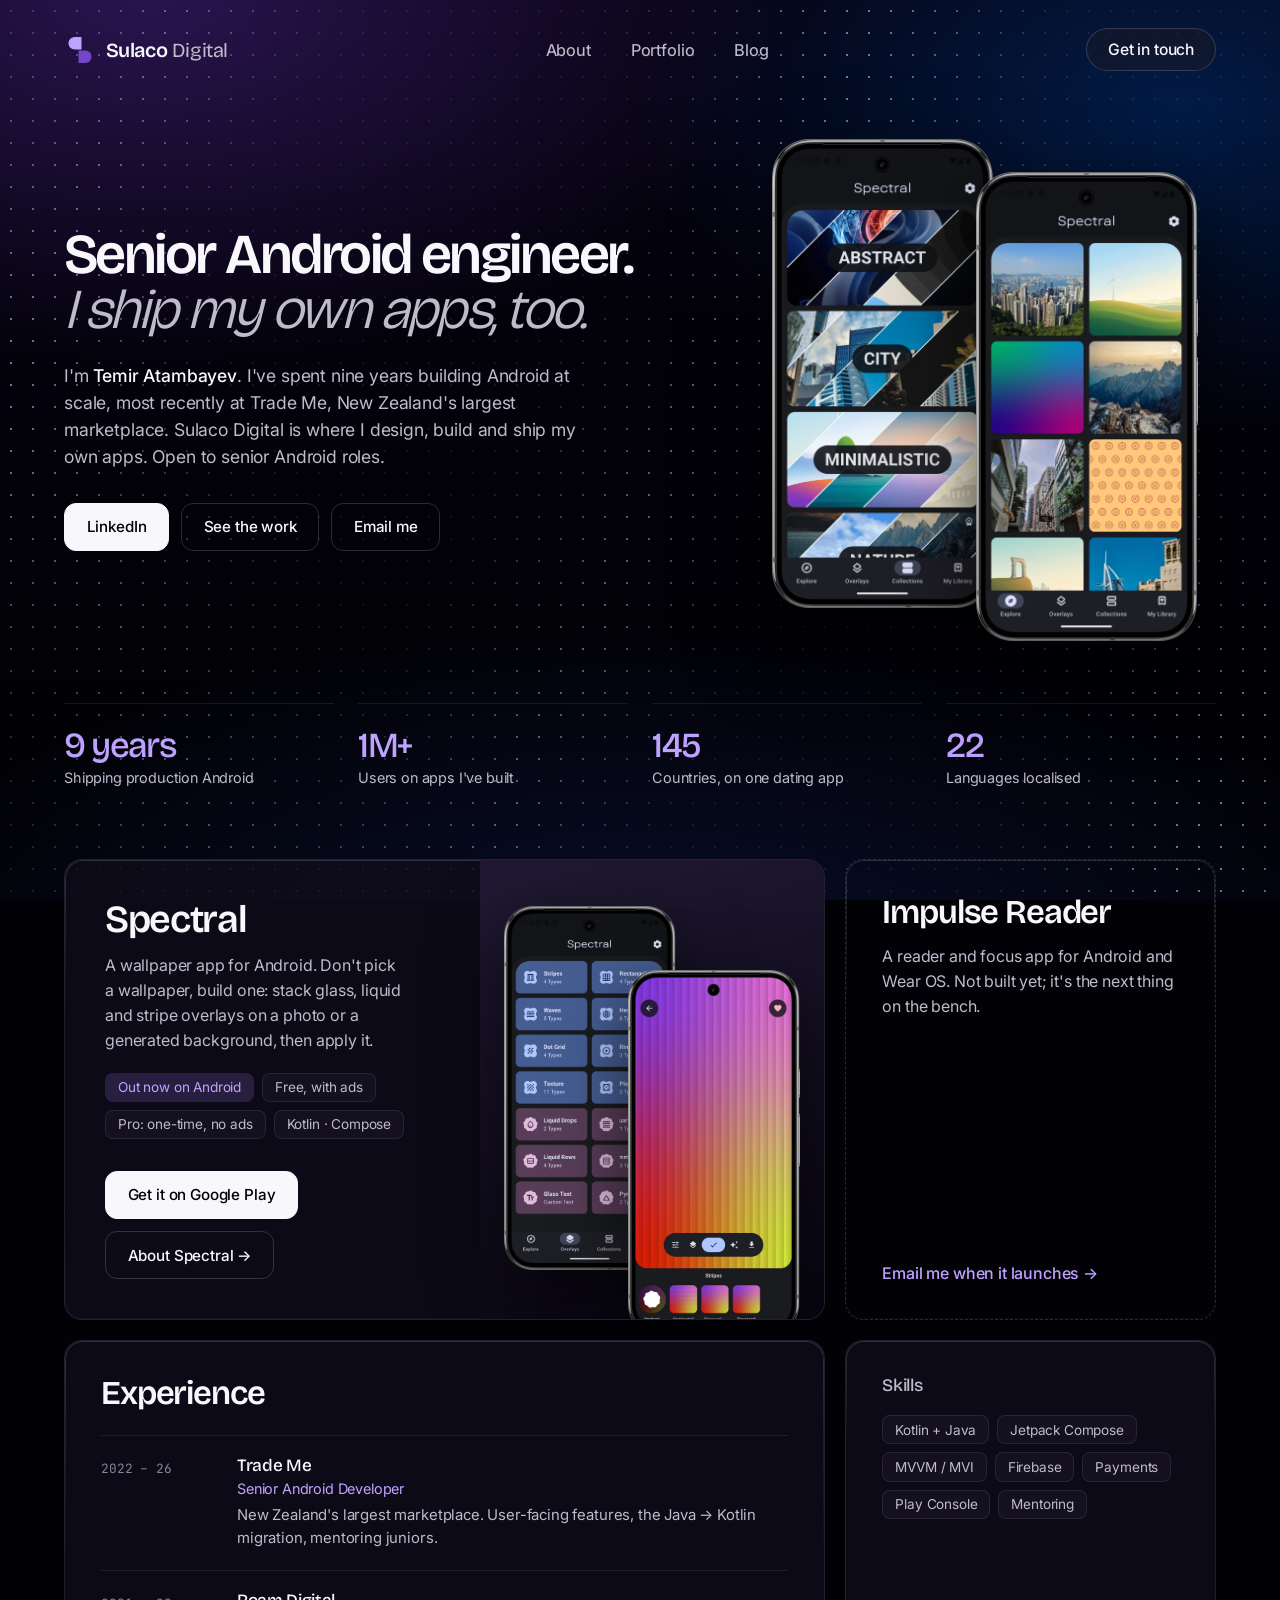
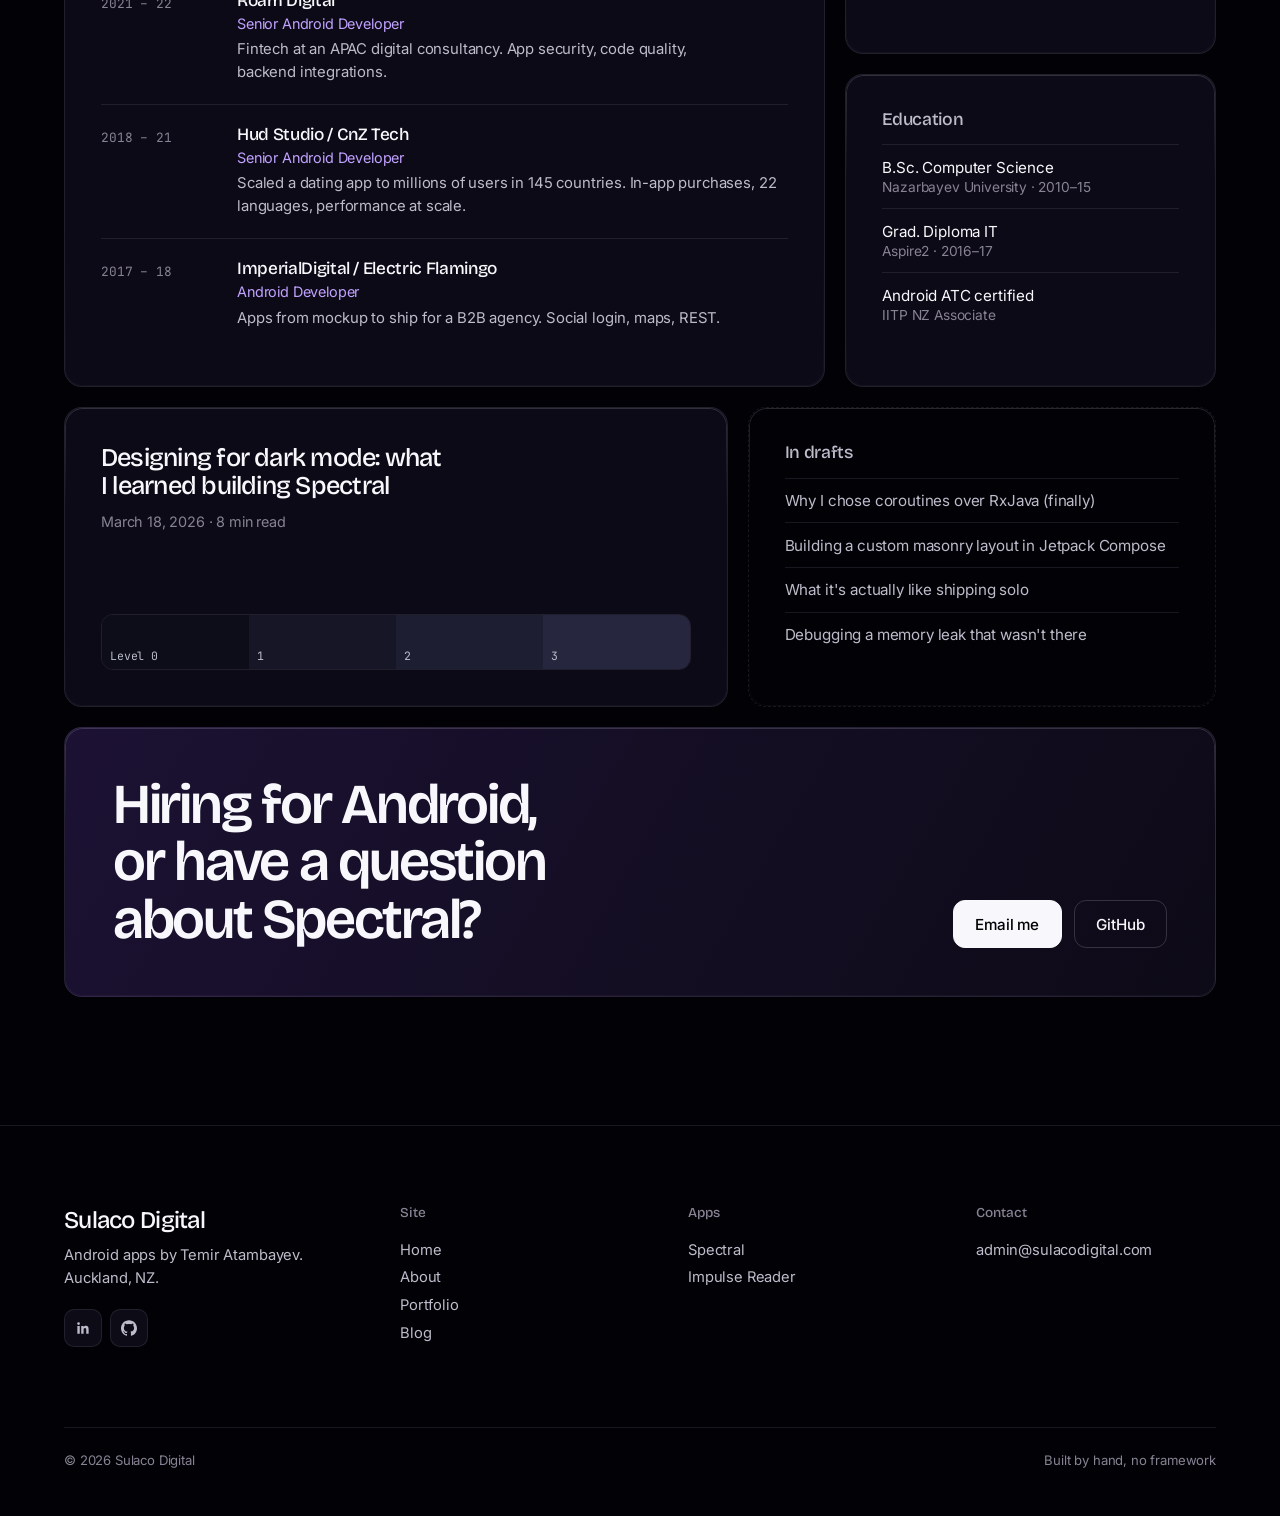
==== commit a55d4c9b: "Fix some problems with background and icons" ====
--- a/index.html
+++ b/index.html
@@ -3,7 +3,8 @@
 <head>
   <meta charset="UTF-8">
   <meta name="viewport" content="width=device-width, initial-scale=1.0">
-  <link rel="icon" href="data:image/svg+xml,%3Csvg xmlns=%27http://www.w3.org/2000/svg%27 viewBox=%270 0 32 32%27%3E%3Crect width=%2732%27 height=%2732%27 rx=%278%27 fill=%27%230a0612%27/%3E%3Cg transform=%27translate(3.2 3.2) scale(.8)%27%3E%3Cpath fill=%27%23bfa0ff%27 d=%27M17.5 3v12.5H10.75a6.25 6.25 0 0 1 0-12.5z%27/%3E%3Cpath fill=%27%237a55e0%27 d=%27M14.5 29V16.5h6.75a6.25 6.25 0 0 1 0 12.5z%27/%3E%3C/g%3E%3C/svg%3E">
+  <link rel="icon" type="image/svg+xml" href="assets/favicon.svg?v=2">
+  <link rel="apple-touch-icon" href="assets/apple-touch-icon.png?v=2">
   <title>Temir Atambayev · Senior Android Engineer · Sulaco Digital</title>
   <meta name="description" content="Temir Atambayev is a senior Android engineer in Auckland, NZ, most recently at Trade Me. Sulaco Digital is where he designs, builds and ships his own apps, starting with Spectral.">
   <meta name="theme-color" content="#08060d">
--- a/assets/site.css
+++ b/assets/site.css
@@ -90,25 +90,29 @@
 }
 .backdrop-dots {
   position: absolute; inset: 0;
+  /* Static base tint: the dots are always visible, even if the moving bands fail to paint */
+  background-color: oklch(72% 0.1 var(--accent-h) / 0.11);
   -webkit-mask-image: radial-gradient(circle at center, #000 1px, transparent 1.5px);
   mask-image: radial-gradient(circle at center, #000 1px, transparent 1.5px);
   -webkit-mask-size: 22px 22px;
   mask-size: 22px 22px;
 }
-.backdrop-dots i {
-  position: absolute; inset: -900px;
-  will-change: transform;
-}
+/* Each band layer is only as much larger than the viewport as its one-period
+   drift needs, on the sides it drifts away from. Oversizing it on every side
+   pushed the layer past phone GPU texture limits and the dots vanished. */
+.backdrop-dots i { position: absolute; }
 .backdrop-dots i:nth-child(1) {
+  inset: -270.5px 0 0 -580px;
   background:
     repeating-linear-gradient(115deg,
-      oklch(70% 0.1 var(--accent-h) / 0.08) 0px,
-      oklch(80% 0.15 var(--accent-h) / 0.5) 160px,
-      oklch(70% 0.1 var(--accent-h) / 0.1) 320px,
-      oklch(70% 0.1 var(--accent-h) / 0.1) 640px);
+      transparent 0px,
+      oklch(80% 0.15 var(--accent-h) / 0.45) 160px,
+      transparent 320px,
+      transparent 640px);
   animation: dots-drift-a 34s linear infinite;
 }
 .backdrop-dots i:nth-child(2) {
+  inset: 0 0 -380.4px -815.7px;
   background:
     repeating-linear-gradient(65deg,
       transparent 0px,
@@ -120,6 +124,32 @@
 /* translate = one gradient period along each band's own direction */
 @keyframes dots-drift-a { to { transform: translate3d(580px, 270.5px, 0); } }
 @keyframes dots-drift-b { from { transform: translate3d(815.7px, -380.4px, 0); } to { transform: translate3d(0, 0, 0); } }
+
+/* Phones: shorter periods, so the layers stay small at 3x pixel density */
+@media (max-width: 600px) {
+  .backdrop-dots i:nth-child(1) {
+    inset: -169px 0 0 -362.5px;
+    background:
+      repeating-linear-gradient(115deg,
+        transparent 0px,
+        oklch(80% 0.15 var(--accent-h) / 0.45) 100px,
+        transparent 200px,
+        transparent 400px);
+    animation-name: dots-drift-a-sm;
+  }
+  .backdrop-dots i:nth-child(2) {
+    inset: 0 0 -236.7px -507.5px;
+    background:
+      repeating-linear-gradient(65deg,
+        transparent 0px,
+        oklch(76% 0.13 calc(var(--accent-h) - 45) / 0.42) 140px,
+        transparent 280px,
+        transparent 560px);
+    animation-name: dots-drift-b-sm;
+  }
+}
+@keyframes dots-drift-a-sm { to { transform: translate3d(362.5px, 169px, 0); } }
+@keyframes dots-drift-b-sm { from { transform: translate3d(507.5px, -236.7px, 0); } to { transform: translate3d(0, 0, 0); } }
 
 body > * { position: relative; z-index: 1; }
 
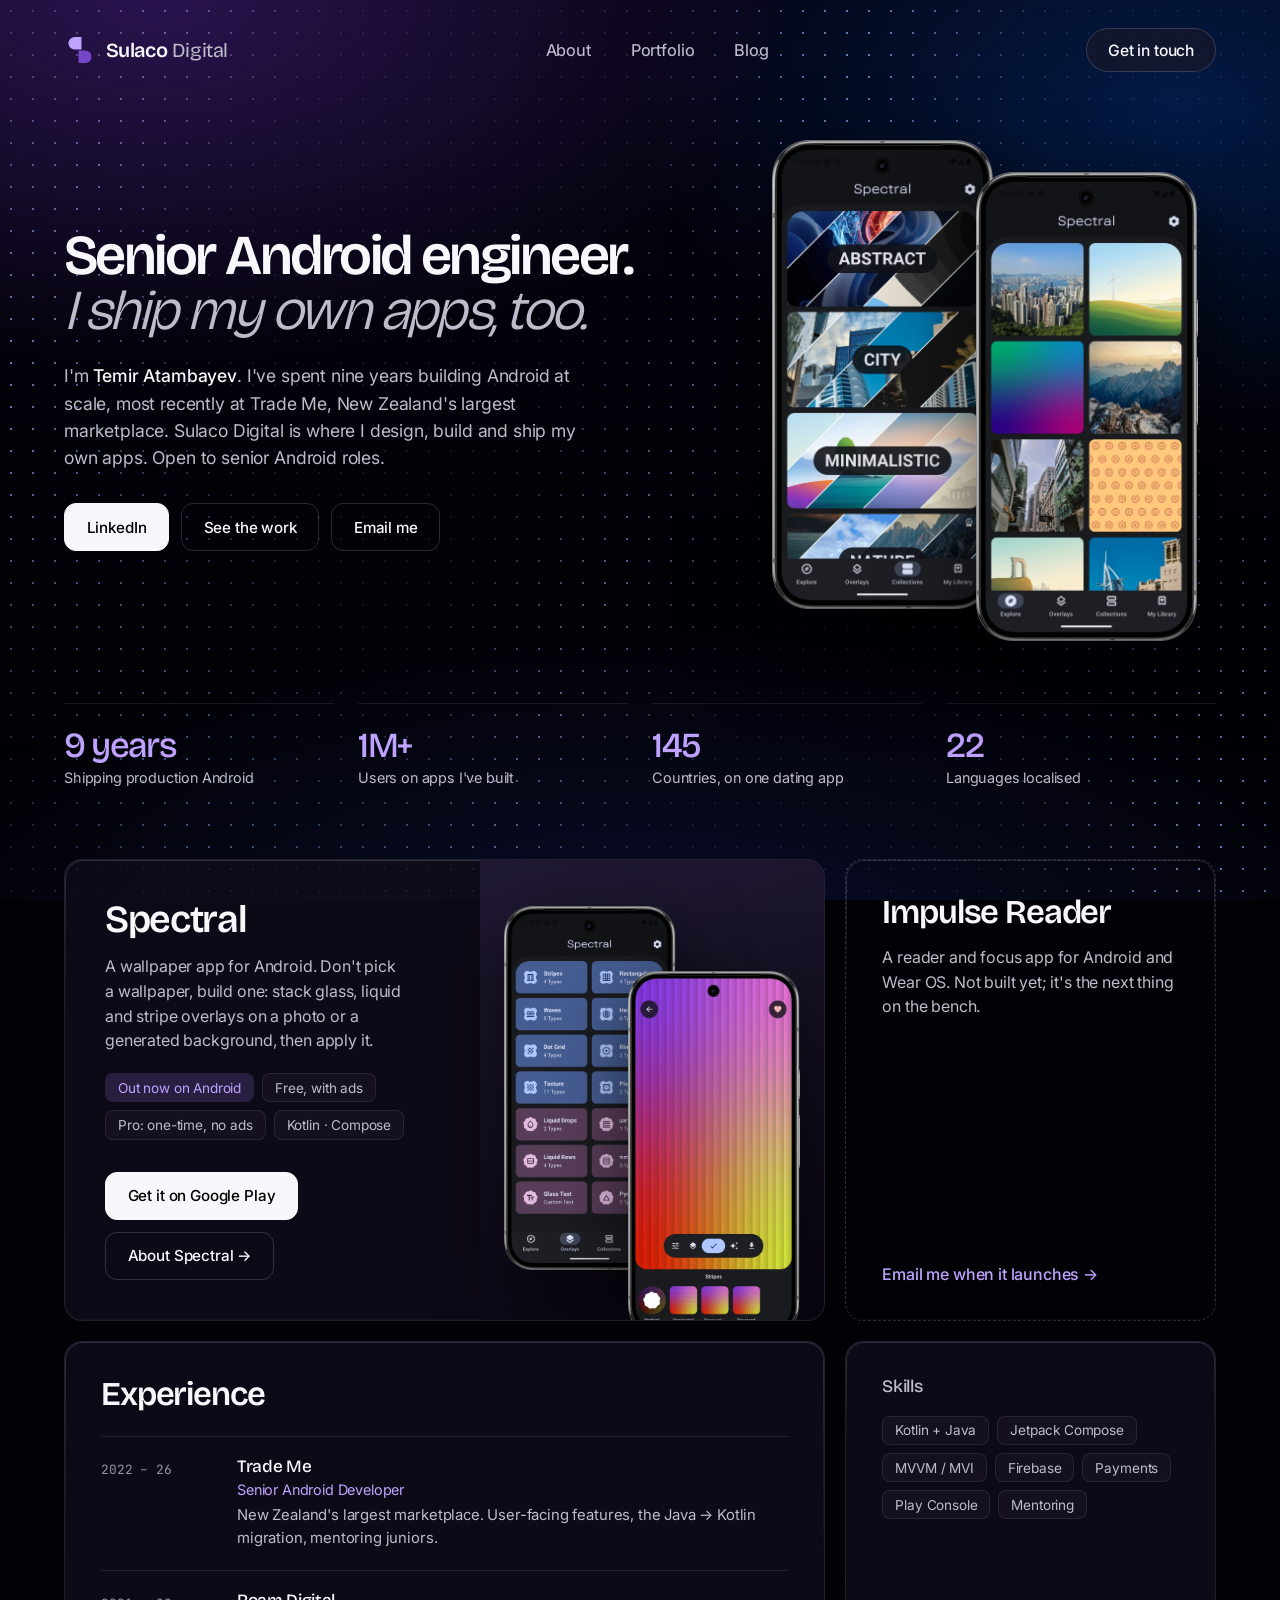
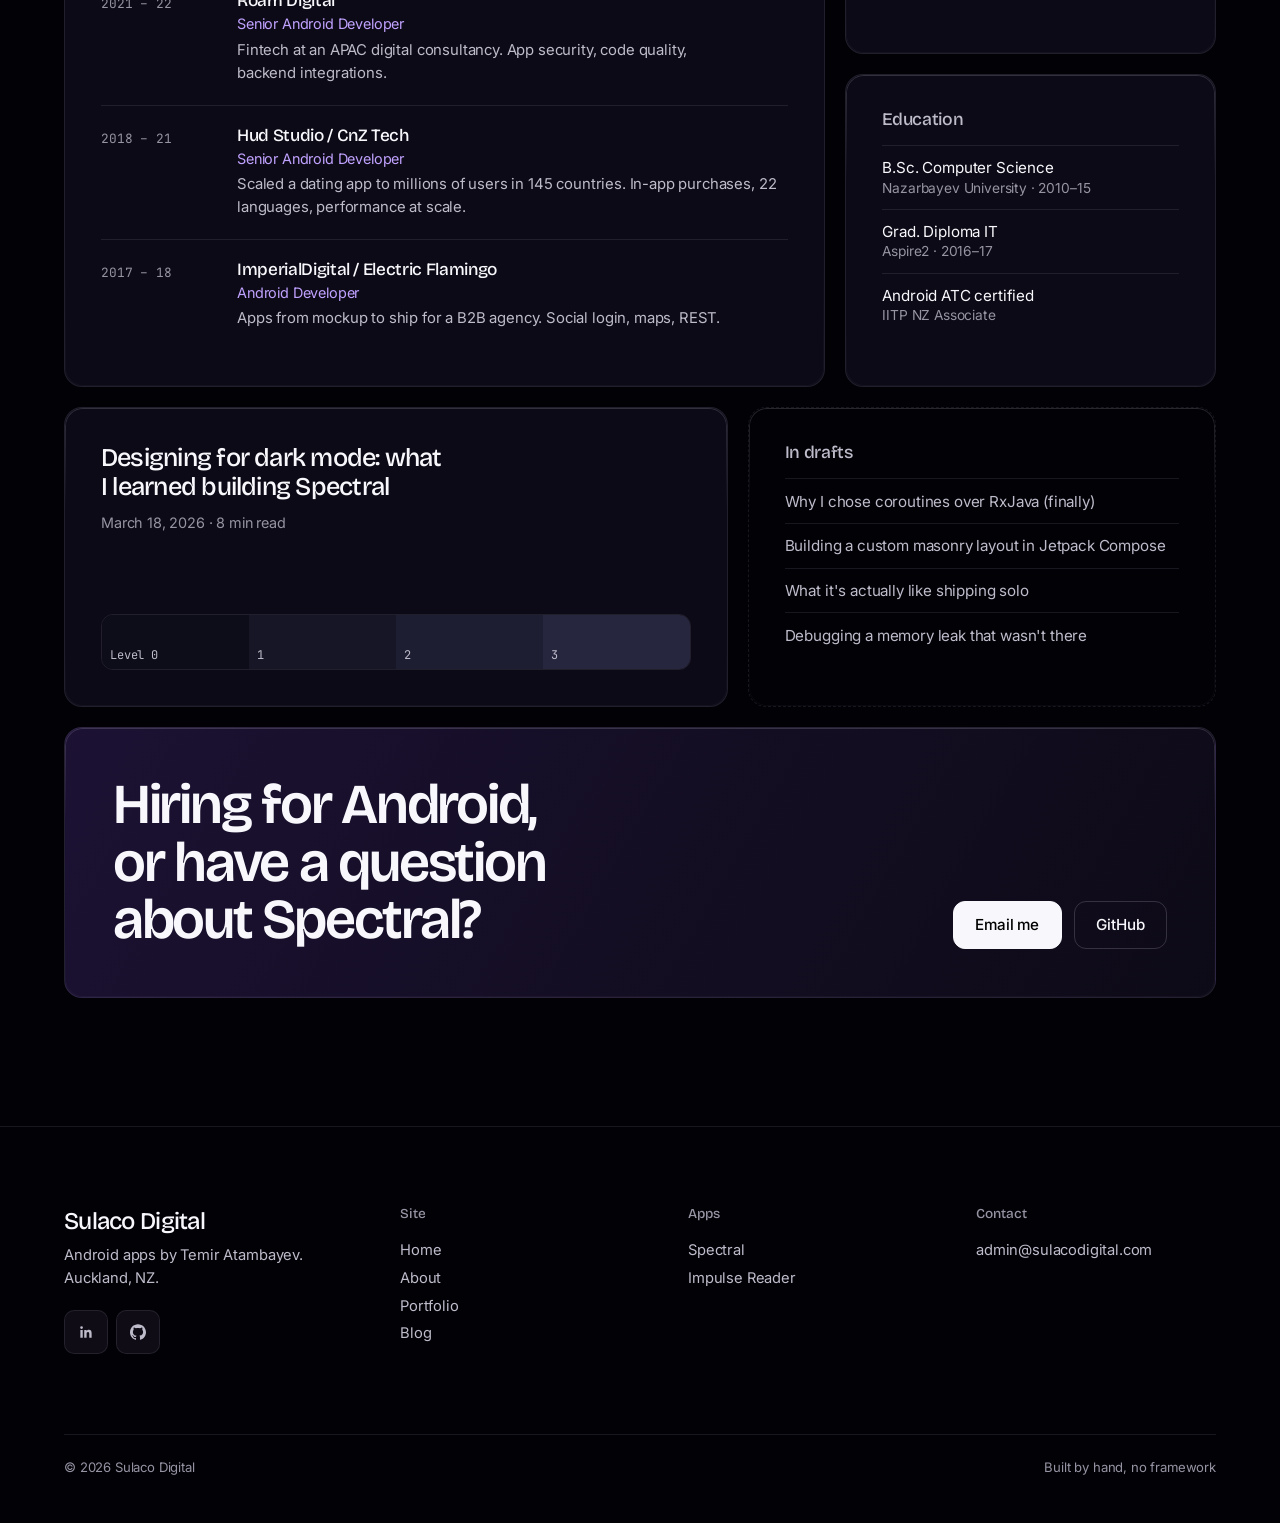
==== commit c208c7e3: "Add more demos" ====
--- a/index.html
+++ b/index.html
@@ -7,12 +7,18 @@
   <link rel="apple-touch-icon" href="assets/apple-touch-icon.png?v=2">
   <title>Temir Atambayev · Senior Android Engineer · Sulaco Digital</title>
   <meta name="description" content="Temir Atambayev is a senior Android engineer in Auckland, NZ, most recently at Trade Me. Sulaco Digital is where he designs, builds and ships his own apps, starting with Spectral.">
-  <meta name="theme-color" content="#08060d">
+  <link rel="canonical" href="https://sulacodigital.com/">
+  <meta property="og:type" content="website">
+  <meta property="og:site_name" content="Sulaco Digital">
   <meta property="og:title" content="Temir Atambayev · Senior Android Engineer">
   <meta property="og:description" content="Nine years of Android at scale, most recently at Trade Me. Builder of Spectral, a wallpaper app for Android.">
-  <meta property="og:type" content="website">
-  <meta property="og:image" content="frames/explore_dark.webp">
-  <script>document.documentElement.classList.add('js');</script>
+  <meta property="og:url" content="https://sulacodigital.com/">
+  <meta property="og:image" content="https://sulacodigital.com/assets/og.jpg">
+  <meta property="og:image:width" content="1200">
+  <meta property="og:image:height" content="630">
+  <meta name="twitter:card" content="summary_large_image">
+  <meta name="theme-color" content="#08060d">
+  <script>if ('IntersectionObserver' in window) document.documentElement.classList.add('js');</script>
   <link rel="preconnect" href="https://fonts.googleapis.com">
   <link rel="preconnect" href="https://fonts.gstatic.com" crossorigin>
   <link rel="stylesheet" href="https://fonts.googleapis.com/css2?family=Bricolage+Grotesque:opsz,wght@12..96,300..700&family=Inter:wght@400;500;600&family=JetBrains+Mono:wght@400;500&display=swap">
@@ -60,6 +66,8 @@
     .h-impulse p { margin-top: 0.9rem; }
     .h-link { color: var(--accent-hi); font-weight: 500; text-decoration: none; }
     .h-link:hover { text-decoration: underline; text-underline-offset: 3px; }
+    .h-link { position: relative; align-self: flex-start; }
+    .h-link::after { content: ""; position: absolute; inset: -12px 0; }
 
     .h-exp { grid-column: span 8; }
     .h-exp ol { list-style: none; margin-top: 1.5rem; }
@@ -79,7 +87,7 @@
     .h-post h3 { font-size: 1.6rem; letter-spacing: -0.03em; line-height: 1.12; max-width: 22ch; }
     .h-post .meta { color: var(--fg-mute); font-size: 0.9rem; margin-top: 0.75rem; }
     .h-tone { display: flex; height: 56px; border-radius: 12px; overflow: hidden; border: 1px solid var(--border); }
-    .h-tone i { flex: 1; font-style: normal; font-family: var(--font-mono); font-size: 0.72rem; color: oklch(80% 0.02 280); display: flex; align-items: flex-end; padding: 6px 8px; }
+    .h-tone i { flex: 1; font-style: normal; font-family: var(--font-mono); font-size: 0.75rem; color: oklch(80% 0.02 var(--accent-h)); display: flex; align-items: flex-end; padding: 6px 8px; }
     .h-drafts { grid-column: span 5; background: transparent; border-style: dashed; }
     .h-drafts h2 { font-size: 1.1rem; color: var(--fg-dim); font-weight: 500; letter-spacing: -0.02em; }
     .h-drafts li { color: var(--fg-dim); }
--- a/assets/site.css
+++ b/assets/site.css
@@ -12,6 +12,7 @@
    ──────────────────────────────────────────────────────────── */
 
 :root {
+  color-scheme: dark;
   /* Backdrop */
   /* Neutrals follow the accent hue at low chroma, so the page is tinted, not grey */
   --ink:        oklch(14% 0.024 var(--accent-h));
@@ -27,7 +28,7 @@
   /* Text */
   --fg:         oklch(98% 0.005 var(--accent-h));
   --fg-dim:     oklch(80% 0.02 var(--accent-h));
-  --fg-mute:    oklch(62% 0.025 var(--accent-h));
+  --fg-mute:    oklch(67% 0.025 var(--accent-h));
 
   /* Accent (lavender, configurable hue) */
   --accent-h: 295;
@@ -35,7 +36,6 @@
   --accent-hi:  oklch(78% 0.16 var(--accent-h));
   --accent-lo:  oklch(52% 0.19 var(--accent-h));
   --accent-soft: oklch(68% 0.18 var(--accent-h) / 0.18);
-
 
   /* Motion */
   --ease: cubic-bezier(0.16, 1, 0.3, 1);
@@ -68,7 +68,7 @@
 }
 
 ::selection { background: oklch(68% 0.18 var(--accent-h) / 0.35); color: var(--fg); }
-html { scrollbar-color: oklch(40% 0.03 280) var(--ink-void); }
+html { scrollbar-color: oklch(40% 0.03 var(--accent-h)) var(--ink-void); }
 
 /* ── Backdrop: a purple-blue glow under a dot matrix that brightens in slow waves ──
    Markup (first child of <body> on every page):
@@ -176,15 +176,6 @@
 }
 p { text-wrap: pretty; }
 
-.mono {
-  font-family: var(--font-mono);
-  font-size: 0.72rem;
-  letter-spacing: 0.08em;
-  text-transform: uppercase;
-  color: var(--accent-hi);
-  font-weight: 400;
-}
-
 /* ── Nav ── */
 nav.site-nav {
   display: flex;
@@ -230,6 +221,7 @@
   display: flex;
   align-items: center;
   gap: 0.6rem;
+  min-height: 44px;
   font-family: var(--font-display);
   font-weight: 600;
   font-size: 1.25rem;
@@ -284,10 +276,11 @@
   font-weight: 500;
   color: var(--fg);
   text-decoration: none;
+  min-height: 44px;
   padding: 0.7rem 1.3rem;
   border-radius: 100px;
   border: 1px solid var(--border-2);
-  background: oklch(22% 0.03 280 / 0.6);
+  background: oklch(22% 0.03 var(--accent-h) / 0.6);
   transition: background-color 0.25s var(--ease), border-color 0.25s var(--ease);
   display: inline-flex; align-items: center; gap: 0.5rem;
 }
@@ -311,10 +304,10 @@
   border-radius: inherit;
   padding: 1px;
   background: linear-gradient(180deg,
-    oklch(90% 0.02 280 / 0.18) 0%,
+    oklch(90% 0.02 var(--accent-h) / 0.18) 0%,
     transparent 35%,
     transparent 75%,
-    oklch(90% 0.02 280 / 0.04) 100%);
+    oklch(90% 0.02 var(--accent-h) / 0.04) 100%);
   -webkit-mask: linear-gradient(#fff 0 0) content-box, linear-gradient(#fff 0 0);
   -webkit-mask-composite: xor;
   mask-composite: exclude;
@@ -354,7 +347,7 @@
   border-color: var(--border-2);
 }
 .btn-ghost:hover {
-  background: oklch(25% 0.03 280 / 0.5);
+  background: oklch(25% 0.03 var(--accent-h) / 0.5);
   border-color: var(--fg-mute);
 }
 
@@ -369,250 +362,11 @@
   border-radius: 6px;
 }
 
-/* ── Hero ── */
-.hero {
-  padding: 4rem 5% 7rem;
-  max-width: 1400px;
-  margin: 0 auto;
-  display: grid;
-  grid-template-columns: 1.1fr 0.9fr;
-  align-items: center;
-  gap: 4rem;
-}
-
-.hero-status {
-  margin-top: 1.75rem;
-  font-size: 0.92rem;
-  color: var(--fg-dim);
-}
-.hero-status a { color: var(--fg); text-underline-offset: 3px; text-decoration-color: var(--accent); }
-.hero-status a:hover { color: var(--accent-hi); }
-
-.hero h1 {
-  font-size: clamp(2.5rem, 5.4vw, 4.6rem);
-  font-weight: 500;
-  letter-spacing: -0.04em;
-  line-height: 1;
-  margin-bottom: 1.5rem;
-}
-.hero h1 .soft {
-  color: var(--fg-dim);
-  font-weight: 300;
-  font-style: italic;
-}
-
-.hero-lede {
-  color: var(--fg-dim);
-  font-size: 1.05rem;
-  line-height: 1.5;
-  max-width: 460px;
-  margin-bottom: 2.25rem;
-}
-
-.hero-actions {
-  display: flex;
-  gap: 0.75rem;
-  align-items: center;
-  flex-wrap: wrap;
-}
-
-
-/* ── App shots (screenshots already include device bezel) ── */
-.device-shot {
-  width: 280px;
-  height: auto;
-  display: block;
-  border-radius: 44px;
-  filter: drop-shadow(0 30px 40px oklch(5% 0.01 280 / 0.6));
-  transition: opacity 0.6s var(--ease), transform 0.6s var(--ease);
-}
-
-.hero-visuals {
-  display: flex;
-  justify-content: center;
-  align-items: center;
-  position: relative;
-}
-
-/* ── Section framing ── */
-.section {
-  padding: 5rem 5% 3rem;
-  max-width: 1400px;
-  margin: 0 auto;
-}
-
-.section-head {
-  display: flex;
-  justify-content: space-between;
-  align-items: flex-end;
-  margin-bottom: 2.5rem;
-  gap: 2rem;
-  flex-wrap: wrap;
-}
-
-.section-head h2 {
-  font-size: clamp(1.75rem, 3.2vw, 2.6rem);
-  font-weight: 500;
-  letter-spacing: -0.035em;
-}
-
-
-.section-head .sub {
-  color: var(--fg-dim);
-  max-width: 360px;
-  font-size: 0.95rem;
-  line-height: 1.5;
-}
-
-/* ── Portfolio ── */
-.portfolio-grid {
-  display: grid;
-  grid-template-columns: 2fr 1fr;
-  gap: 1.5rem;
-}
-
-.app-card {
-  padding: 0;
-  overflow: hidden;
-  min-height: 460px;
-  display: grid;
-  grid-template-columns: 1fr 1fr;
-  transition: transform 0.4s var(--ease), border-color 0.4s var(--ease);
-}
-.app-card:hover {
-  transform: translateY(-4px);
-  border-color: var(--border-2);
-}
-
-.app-card-media {
-  position: relative;
-  overflow: hidden;
-  background: linear-gradient(160deg, oklch(22% 0.035 280), oklch(13% 0.02 280));
-  display: flex;
-  align-items: flex-end;
-  justify-content: center;
-  padding: 3rem 1.5rem 0;
-  min-height: 440px;
-}
+/* ── Store badge ── */
 
 /* Layered device stack inside card */
-.app-card-stack {
-  position: relative;
-  width: 100%;
-  height: 100%;
-  min-height: 380px;
-  display: flex;
-  align-items: flex-end;
-  justify-content: center;
-  z-index: 1;
-}
-.app-card-stack img {
-  position: absolute;
-  bottom: -60px;
-  display: block;
-  height: auto;
-  filter: drop-shadow(0 24px 50px oklch(6% 0.02 280 / 0.65));
-  transition: transform 0.4s var(--ease);
-}
-.app-card-stack .shot-main {
-  width: 56%;
-  max-width: 210px;
-  left: 50%;
-  transform: translateX(-50%);
-  z-index: 3;
-}
-.app-card-stack .shot-left {
-  width: 42%;
-  max-width: 185px;
-  left: 4%;
-  bottom: -30px;
-  opacity: 0.75;
-  z-index: 1;
-  transform: rotate(-6deg);
-}
-.app-card-stack .shot-right {
-  width: 42%;
-  max-width: 185px;
-  right: 4%;
-  bottom: -30px;
-  opacity: 0.75;
-  z-index: 2;
-  transform: rotate(6deg);
-}
-.app-card:hover .shot-left { transform: rotate(-9deg) translateX(-6px); }
-.app-card:hover .shot-right { transform: rotate(9deg) translateX(6px); }
 
 /* Metric strip inside card body */
-.app-card-metrics {
-  display: grid;
-  grid-template-columns: repeat(3, 1fr);
-  gap: 0;
-  border-top: 1px solid var(--border);
-  border-bottom: 1px solid var(--border);
-  margin: 0.5rem 0 1.25rem;
-}
-.app-card-metric {
-  padding: 0.9rem 0.75rem;
-  border-right: 1px solid var(--border);
-}
-.app-card-metric:last-child { border-right: none; }
-.app-card-metric .mval {
-  display: block;
-  font-size: 1.15rem;
-  font-weight: 500;
-  letter-spacing: -0.02em;
-  color: var(--fg);
-  margin-bottom: 0.2rem;
-}
-.app-card-metric .mkey {
-  display: block;
-  font-size: 0.8rem;
-  color: var(--fg-mute);
-}
-
-.app-card-body {
-  padding: 2.5rem;
-  display: flex;
-  flex-direction: column;
-  justify-content: space-between;
-  gap: 2rem;
-}
-
-.app-card-body h3 {
-  font-size: 2rem;
-  font-weight: 500;
-  letter-spacing: -0.03em;
-  margin-bottom: 0.5rem;
-}
-
-.app-card-body .tag {
-  display: inline-block;
-  font-size: 0.8rem;
-  font-weight: 500;
-  color: var(--accent-hi);
-  background: var(--accent-soft);
-  padding: 0.25rem 0.6rem;
-  border-radius: 6px;
-  margin-bottom: 1rem;
-}
-
-.app-card-body p {
-  color: var(--fg-dim);
-  line-height: 1.55;
-  font-size: 0.95rem;
-}
-
-.app-card-foot {
-  display: flex;
-  flex-direction: column;
-  gap: 1rem;
-}
-
-.store-row {
-  display: flex;
-  gap: 0.5rem;
-  flex-wrap: wrap;
-}
 
 .store-badge {
   display: inline-flex;
@@ -635,7 +389,7 @@
 .store-badge svg { width: 18px; height: 18px; flex-shrink: 0; }
 .store-badge .sm {
   display: block;
-  font-size: 0.72rem;
+  font-size: 0.75rem;
   color: var(--fg-dim);
   margin-bottom: -1px;
 }
@@ -646,62 +400,6 @@
   letter-spacing: -0.01em;
 }
 
-/* Coming Soon tile - intentional placeholder */
-.teaser-card {
-  padding: 2.5rem;
-  display: flex;
-  flex-direction: column;
-  justify-content: space-between;
-  min-height: 460px;
-  position: relative;
-  overflow: hidden;
-  transition: transform 0.4s var(--ease), border-color 0.4s var(--ease);
-}
-.teaser-card:hover {
-  transform: translateY(-4px);
-  border-color: var(--border-2);
-}
-
-.teaser-card { border-style: dashed; border-color: var(--border-2); background: transparent; }
-.teaser-card::before { display: none; }
-
-.teaser-headline {
-  font-size: 2rem;
-  font-weight: 500;
-  letter-spacing: -0.035em;
-  line-height: 1;
-}
-.teaser-desc {
-  margin-top: 0.9rem;
-  color: var(--fg-dim);
-  line-height: 1.55;
-  font-size: 0.95rem;
-}
-.teaser-link {
-  color: var(--accent-hi);
-  text-decoration: none;
-  font-weight: 500;
-  font-size: 0.95rem;
-}
-.teaser-link:hover { text-decoration: underline; text-underline-offset: 3px; }
-
-.teaser-hints {
-  display: flex;
-  flex-direction: column;
-  gap: 0.35rem;
-  font-family: var(--font-mono);
-  font-size: 0.8rem;
-  color: var(--fg-mute);
-}
-.teaser-hints .row {
-  display: flex;
-  justify-content: space-between;
-  padding: 0.4rem 0;
-  border-bottom: 1px dashed oklch(75% 0.02 280 / 0.1);
-}
-.teaser-hints .row:last-child { border-bottom: none; }
-.teaser-hints .key { color: var(--fg-dim); }
-.teaser-hints .val { color: var(--fg); letter-spacing: 0.02em; }
 
 /* ── Footer ── */
 .site-footer {
@@ -755,9 +453,9 @@
   display: inline-flex;
   align-items: center;
   justify-content: center;
-  width: 38px; height: 38px;
+  width: 44px; height: 44px;
   padding: 0;
-  background: oklch(25% 0.03 280 / 0.4);
+  background: oklch(25% 0.03 var(--accent-h) / 0.4);
   border: 1px solid var(--border);
   border-radius: 10px;
   color: var(--fg-dim);
@@ -782,22 +480,25 @@
 }
 
 @media (prefers-reduced-motion: reduce) {
+  /* Movement stops; quick colour and opacity changes stay, so hover, focus and
+     menu state still give feedback. */
   html { scroll-behavior: auto; }
   *, *::before, *::after {
-    animation-duration: 0.01ms !important;
-    animation-iteration-count: 1 !important;
-    transition-duration: 0.01ms !important;
+    animation: none !important;
+    transition-property: color, background-color, border-color, opacity, visibility !important;
+    transition-duration: 0.15s !important;
+    transition-delay: 0s !important;
   }
   .js .reveal:not(.is-visible) { opacity: 1; transform: none; }
 }
 
 /* ── Responsive ── */
 @media (max-width: 960px) {
-  .hero { grid-template-columns: 1fr; gap: 3rem; }
-  .portfolio-grid { grid-template-columns: 1fr; }
-  .app-card { grid-template-columns: 1fr; }
-  .app-card-media { padding: 2.5rem 2rem 0; min-height: 420px; }
-  .app-card-stack { min-height: 380px; }
+  
+  
+  
+  
+  
   .site-footer { grid-template-columns: 1fr 1fr; }
 }
 @media (max-width: 600px) {
@@ -812,7 +513,7 @@
     top: calc(100% + 0.6rem);
     left: 5%;
     right: 5%;
-    background: oklch(16% 0.025 280 / 0.92);
+    background: oklch(16% 0.025 var(--accent-h) / 0.92);
     backdrop-filter: blur(16px);
     -webkit-backdrop-filter: blur(16px);
     border: 1px solid var(--border);
@@ -841,11 +542,17 @@
   .nav-links li:last-child a { border-bottom: none; }
   .nav-links a.active::after { display: none; }
   .site-footer { grid-template-columns: 1fr; }
-  .hero { padding: 2rem 5% 4rem; }
-  .teaser-card, .app-card { min-height: 0; }
-  .teaser-hints { margin-top: 2rem; }
+  
+  
+  
 }
 @media (max-width: 380px) {
   /* Very small phones: the mark and "Sulaco" alone keep the header on one line */
   .nav-logo i { display: none; }
 }
+
+/* Touch screens and phone widths: footer links get a 44px tap height; desktop density is unchanged */
+@media (pointer: coarse), (max-width: 600px) {
+  .site-footer a { padding: 0.65rem 0; }
+  .socials a { padding: 0; }
+}
